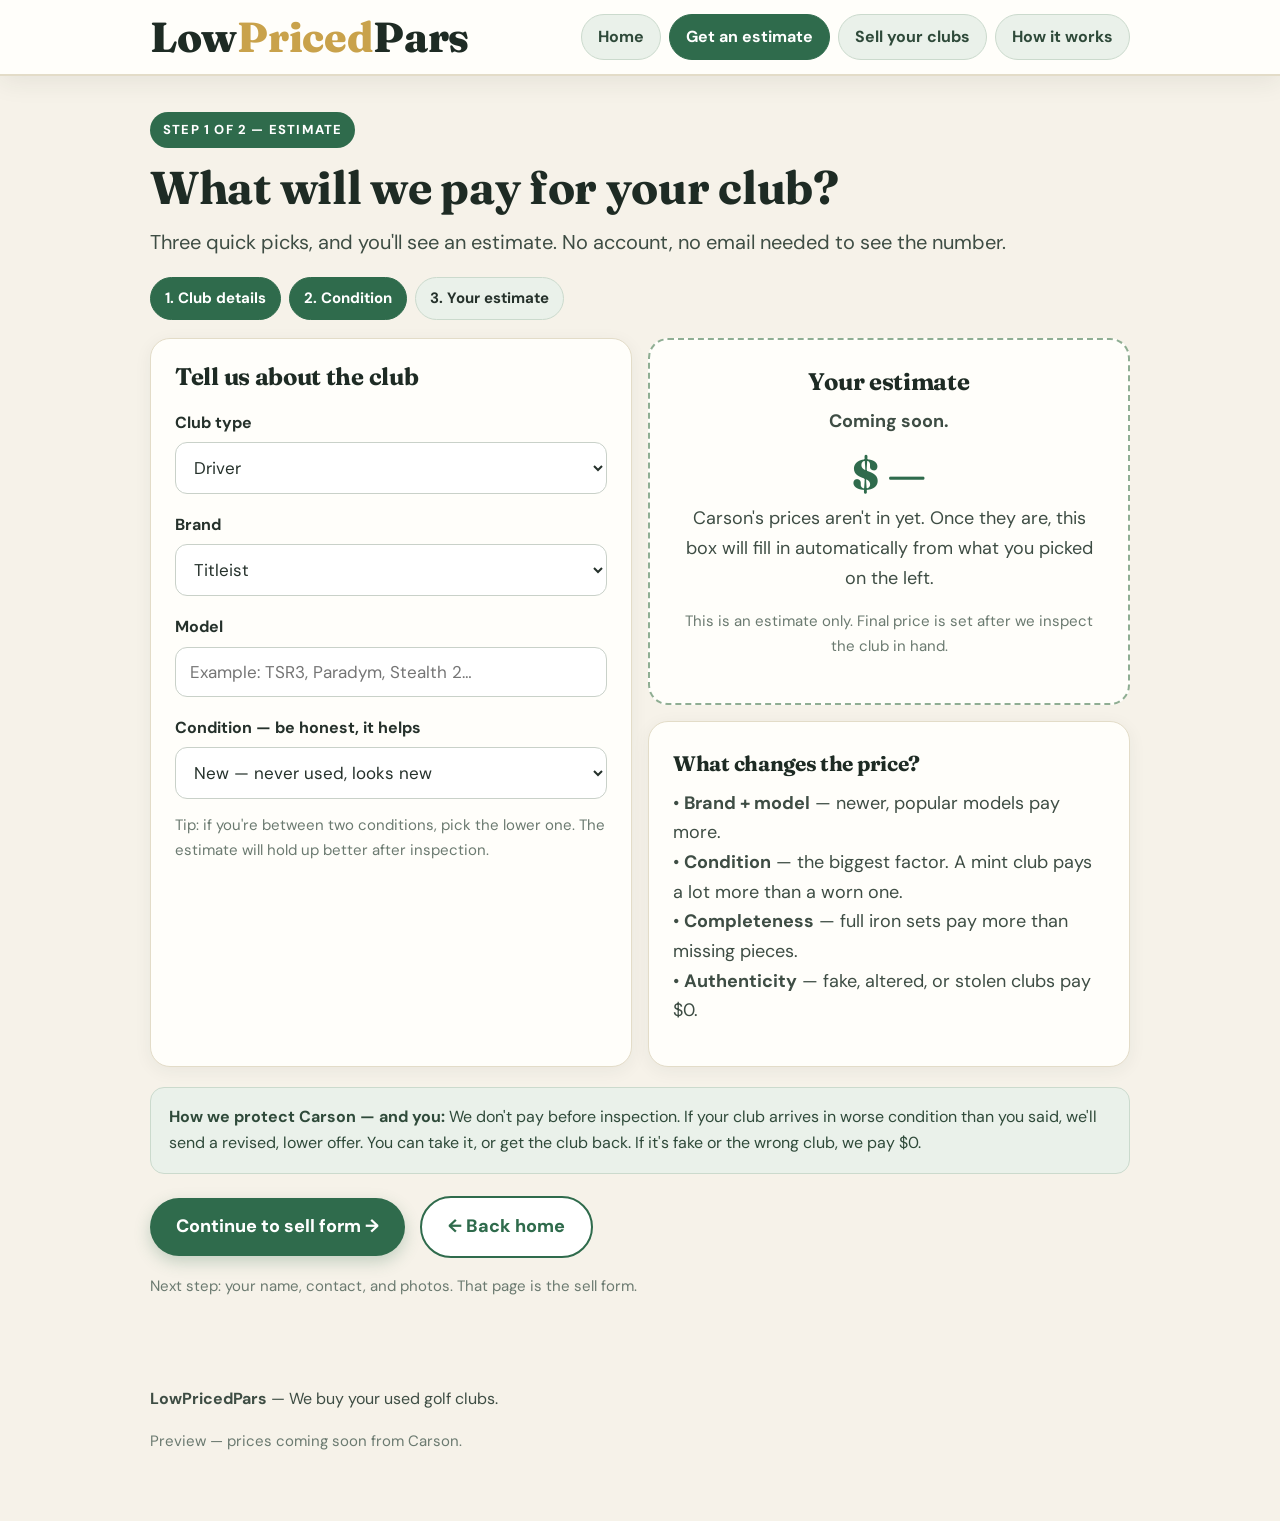
==== estimate.html @ 76089b53 "Add files via upload" ====
<!DOCTYPE html>
<html lang="en">
<head>
<meta charset="UTF-8">
<meta name="viewport" content="width=device-width, initial-scale=1">
<title>Get an estimate — LowPricedPars</title>
<meta name="description" content="Get an estimate for your used golf clubs. Pick club type, brand, model, and condition.">
<link rel="stylesheet" href="styles.css">
</head>
<body>

<header>
  <div class="wrap-wide header-inner">
    <a class="logo" href="index.html">Low<span class="gold">Priced</span>Pars</a>
    <nav>
      <a href="index.html">Home</a>
      <a href="estimate.html" class="active">Get an estimate</a>
      <a href="sell.html">Sell your clubs</a>
      <a href="index.html#how">How it works</a>
    </nav>
  </div>
</header>

<main>
  <div class="wrap-wide">
    <section>
      <span class="eyebrow">STEP 1 OF 2 — ESTIMATE</span>
      <h1>What will we pay for your club?</h1>
      <p class="lead">Three quick picks, and you'll see an estimate. No account, no email needed to see the number.</p>

      <div class="progress">
        <span class="on">1. Club details</span>
        <span class="on">2. Condition</span>
        <span>3. Your estimate</span>
      </div>

      <div class="grid">
        <div class="card">
          <h2 style="font-size:24px;">Tell us about the club</h2>

          <label for="type">Club type</label>
          <select id="type">
            <option>Driver</option>
            <option>Iron set</option>
            <option>Hybrid</option>
            <option>Fairway wood</option>
            <option>Wedge</option>
            <option>Putter</option>
            <option>Full set</option>
          </select>

          <label for="brand">Brand</label>
          <select id="brand">
            <option>Titleist</option>
            <option>Callaway</option>
            <option>TaylorMade</option>
            <option>Ping</option>
            <option>Cobra</option>
            <option>Mizuno</option>
            <option>Other</option>
          </select>

          <label for="model">Model</label>
          <input id="model" type="text" placeholder="Example: TSR3, Paradym, Stealth 2…">

          <label for="condition">Condition — be honest, it helps</label>
          <select id="condition">
            <option>New — never used, looks new</option>
            <option>Like new — light use, very few marks</option>
            <option>Average — normal use, some scuffs</option>
            <option>Poor — heavy wear or damage</option>
          </select>

          <p class="small" style="margin-top:14px;">Tip: if you're between two conditions, pick the lower one. The estimate will hold up better after inspection.</p>
        </div>

        <div>
          <div class="calc-box">
            <h2 style="font-size:24px;">Your estimate</h2>
            <p><strong>Coming soon.</strong></p>
            <div class="price-big" style="color:#2F6B4C;">$ —</div>
            <p>Carson's prices aren't in yet. Once they are, this box will fill in automatically from what you picked on the left.</p>
            <p class="small">This is an estimate only. Final price is set after we inspect the club in hand.</p>
          </div>

          <div class="card" style="margin-top:16px;">
            <h3>What changes the price?</h3>
            <p>• <strong>Brand + model</strong> — newer, popular models pay more.<br>
            • <strong>Condition</strong> — the biggest factor. A mint club pays a lot more than a worn one.<br>
            • <strong>Completeness</strong> — full iron sets pay more than missing pieces.<br>
            • <strong>Authenticity</strong> — fake, altered, or stolen clubs pay $0.</p>
          </div>
        </div>
      </div>

      <div class="note note-green" style="margin-top:20px;">
        <strong>How we protect Carson — and you:</strong> We don't pay before inspection. If your club arrives in worse condition than you said, we'll send a revised, lower offer. You can take it, or get the club back. If it's fake or the wrong club, we pay $0.
      </div>

      <p style="margin-top:22px;">
        <a class="btn" href="sell.html">Continue to sell form →</a>
        <a class="btn btn-ghost" href="index.html">← Back home</a>
      </p>
      <p class="small">Next step: your name, contact, and photos. That page is the sell form.</p>
    </section>
  </div>
</main>

<footer>
  <div class="wrap-wide">
    <p><strong>LowPricedPars</strong> — We buy your used golf clubs.</p>
    <p class="small">Preview — prices coming soon from Carson.</p>
  </div>
</footer>

</body>
</html>
---- styles.css ----
@import url('https://fonts.googleapis.com/css2?family=Fraunces:opsz,wght@9..144,600;9..144,700;9..144,800&family=DM+Sans:opsz,wght@9..40,400;9..40,500;9..40,700;9..40,800&display=swap');

* { box-sizing: border-box; }
body {
  margin: 0;
  background: #F6F2E9;
  color: #25312B;
  font-family: "DM Sans", -apple-system, BlinkMacSystemFont, "Segoe UI", Roboto, sans-serif;
  font-size: 18px;
  line-height: 1.65;
}
h1, h2, h3, .logo {
  font-family: "Fraunces", Georgia, serif;
  font-weight: 700;
  letter-spacing: -0.3px;
  color: #1E2B24;
}
a { color: #2F6B4C; }
.wrap { max-width: 920px; margin: 0 auto; padding: 0 20px; }
.wrap-wide { max-width: 1020px; margin: 0 auto; padding: 0 20px; }

/* Header — tabs that pop */
header {
  background: #FFFEFA;
  border-bottom: 2px solid #E3DCC8;
  padding: 14px 0;
  position: sticky; top: 0; z-index: 10;
  box-shadow: 0 6px 24px rgba(37,49,43,0.08);
}
.header-inner { display: flex; justify-content: space-between; align-items: center; flex-wrap: wrap; gap: 12px; }
.logo { font-size: 42px; font-weight: 800; color: #1E2B24; text-decoration: none; line-height: 1; }
.logo span { color: #1E2B24; }
.logo .gold { color: #C9A24B; }
.logo-dot { color: #C9A24B; }
nav { display: flex; gap: 8px; flex-wrap: wrap; align-items: center; }
nav a {
  text-decoration: none;
  color: #2F4A3A;
  font-weight: 700; font-size: 16px;
  background: #EAF1EA;
  border: 1.5px solid #CBDACD;
  padding: 9px 16px;
  border-radius: 999px;
}
nav a:hover { background: #DDEADF; transform: translateY(-1px); }
nav a.active { background: #2F6B4C; color: #fff; border-color: #2F6B4C; }
nav a.cta {
  background: #C9A24B; color: #1E2B24; border-color: #C9A24B;
}
nav a.cta:hover { background: #B8943F; color: #fff; }

.hero { padding: 52px 0 28px; }
.hero-grid { display: grid; grid-template-columns: 1.15fr 0.85fr; gap: 32px; align-items: center; }
@media (max-width: 720px) { .hero-grid { grid-template-columns: 1fr; } }
.eyebrow {
  display: inline-block;
  background: #2F6B4C; color: #fff;
  font-size: 13px; font-weight: 800; letter-spacing: 1.2px;
  padding: 7px 13px; border-radius: 999px; margin-bottom: 16px;
}
h1 { font-size: 46px; line-height: 1.05; margin: 0 0 14px; }
h2 { font-size: 30px; line-height: 1.2; margin: 0 0 10px; }
h3 { font-size: 21px; margin: 0 0 8px; }
p { margin: 0 0 16px; color: #3E4D44; }
.lead { font-size: 20px; }
.btn {
  display: inline-block;
  background: #2F6B4C; color: #fff;
  text-decoration: none; font-weight: 800; font-size: 18px;
  padding: 14px 26px; border-radius: 999px; border: 0; cursor: pointer;
  box-shadow: 0 6px 16px rgba(47,107,76,0.25);
}
.btn:hover { background: #265A42; }
.btn-gold { background: #C9A24B; color: #1E2B24; box-shadow: 0 6px 16px rgba(201,162,75,0.3); }
.btn-big { font-size: 22px; padding: 19px 38px; }
.btn-gold:hover { background: #B8943F; color: #fff; }
.btn-ghost { background: #fff; color: #2F6B4C; border: 2px solid #2F6B4C; box-shadow: none; margin-left: 10px; }
.btn-ghost:hover { background: #EAF1EA; }
@media (max-width: 520px) { .btn-ghost { margin-left: 0; margin-top: 10px; } h1 { font-size: 36px; } }

section { padding: 36px 0; }
.soft { background: #E9EFE7; border-top: 1px solid #D8DECE; border-bottom: 1px solid #D8DECE; }
.cream { background: #FFFEFA; border-top: 1px solid #E3DCC8; border-bottom: 1px solid #E3DCC8; }
.card {
  background: #FFFEFA;
  border: 1px solid #E3DCC8;
  border-radius: 20px;
  padding: 24px;
  box-shadow: 0 4px 18px rgba(37,49,43,0.06);
}
.grid { display: grid; grid-template-columns: 1fr 1fr; gap: 16px; }
.grid3 { display: grid; grid-template-columns: 1fr 1fr 1fr; gap: 16px; }
@media (max-width: 680px) { .grid, .grid3 { grid-template-columns: 1fr; } }
.step-num {
  display: inline-flex; width: 38px; height: 38px; align-items: center; justify-content: center;
  border-radius: 50%; background: #2F6B4C; color: #fff; font-weight: 800; margin-bottom: 10px;
  font-family: "Fraunces", serif; font-size: 19px;
}
.tag {
  display: inline-block; background: #FFF3D6; color: #6B5E2A;
  font-size: 15px; font-weight: 700; padding: 7px 13px; border-radius: 999px; margin: 0 6px 8px 0;
  border: 1px solid #E8D9A8;
}
.mock-card {
  background: #1E2B24; color: #F6F2E9;
  border-radius: 22px; padding: 26px;
  transform: rotate(1.2deg);
  box-shadow: 0 16px 32px rgba(30,43,36,0.22);
}
.mock-card h3 { color: #fff; font-size: 22px; }
.mock-card p { color: #D8E2D5; }
.mock-line { display: flex; justify-content: space-between; border-bottom: 1px dashed #4A5A50; padding: 10px 0; }
.mock-line strong { color: #fff; }
.price-big { font-family: "Fraunces", serif; font-size: 44px; font-weight: 800; color: #FFD97A; line-height: 1; margin: 8px 0; }
.calc-box {
  background: #FFFEFA; border: 2px dashed #8FAE93;
  border-radius: 20px; padding: 28px; text-align: center;
}
label { display: block; font-weight: 700; margin: 18px 0 6px; font-size: 16px; }
input, select, textarea {
  width: 100%; padding: 13px 14px; font-size: 17px; font-family: inherit;
  border: 1.5px solid #C9D1C9; border-radius: 12px; background: #fff; color: #25312B;
}
input:focus, select:focus, textarea:focus { outline: 3px solid #BFD8C6; border-color: #2F6B4C; }
.note {
  background: #FFF8E6; border: 1px solid #E8D9A8;
  border-radius: 14px; padding: 16px 18px; font-size: 16px; color: #5A4E2A;
}
.note-green { background: #EAF1EA; border-color: #CBDACD; color: #2F4A3A; }
.check { font-weight: 400; font-size: 16px; }
details { background: #FFFEFA; border: 1px solid #E3DCC8; border-radius: 14px; padding: 16px 18px; margin-bottom: 12px; }
summary { font-weight: 700; cursor: pointer; font-size: 18px; font-family: "Fraunces", serif; }
footer { padding: 36px 0 52px; color: #6B7A70; font-size: 16px; }
.small { font-size: 15px; color: #6B7A70; }
.progress { display: flex; gap: 8px; margin: 18px 0; flex-wrap: wrap; }
.progress span { padding: 8px 14px; border-radius: 999px; font-weight: 700; font-size: 15px; background: #EAF1EA; border: 1.5px solid #CBDACD; }
.progress span.on { background: #2F6B4C; color: #fff; border-color: #2F6B4C; }
.field-row { display: grid; grid-template-columns: 1fr 1fr; gap: 14px; }
@media (max-width: 620px) { .field-row { grid-template-columns: 1fr; } }
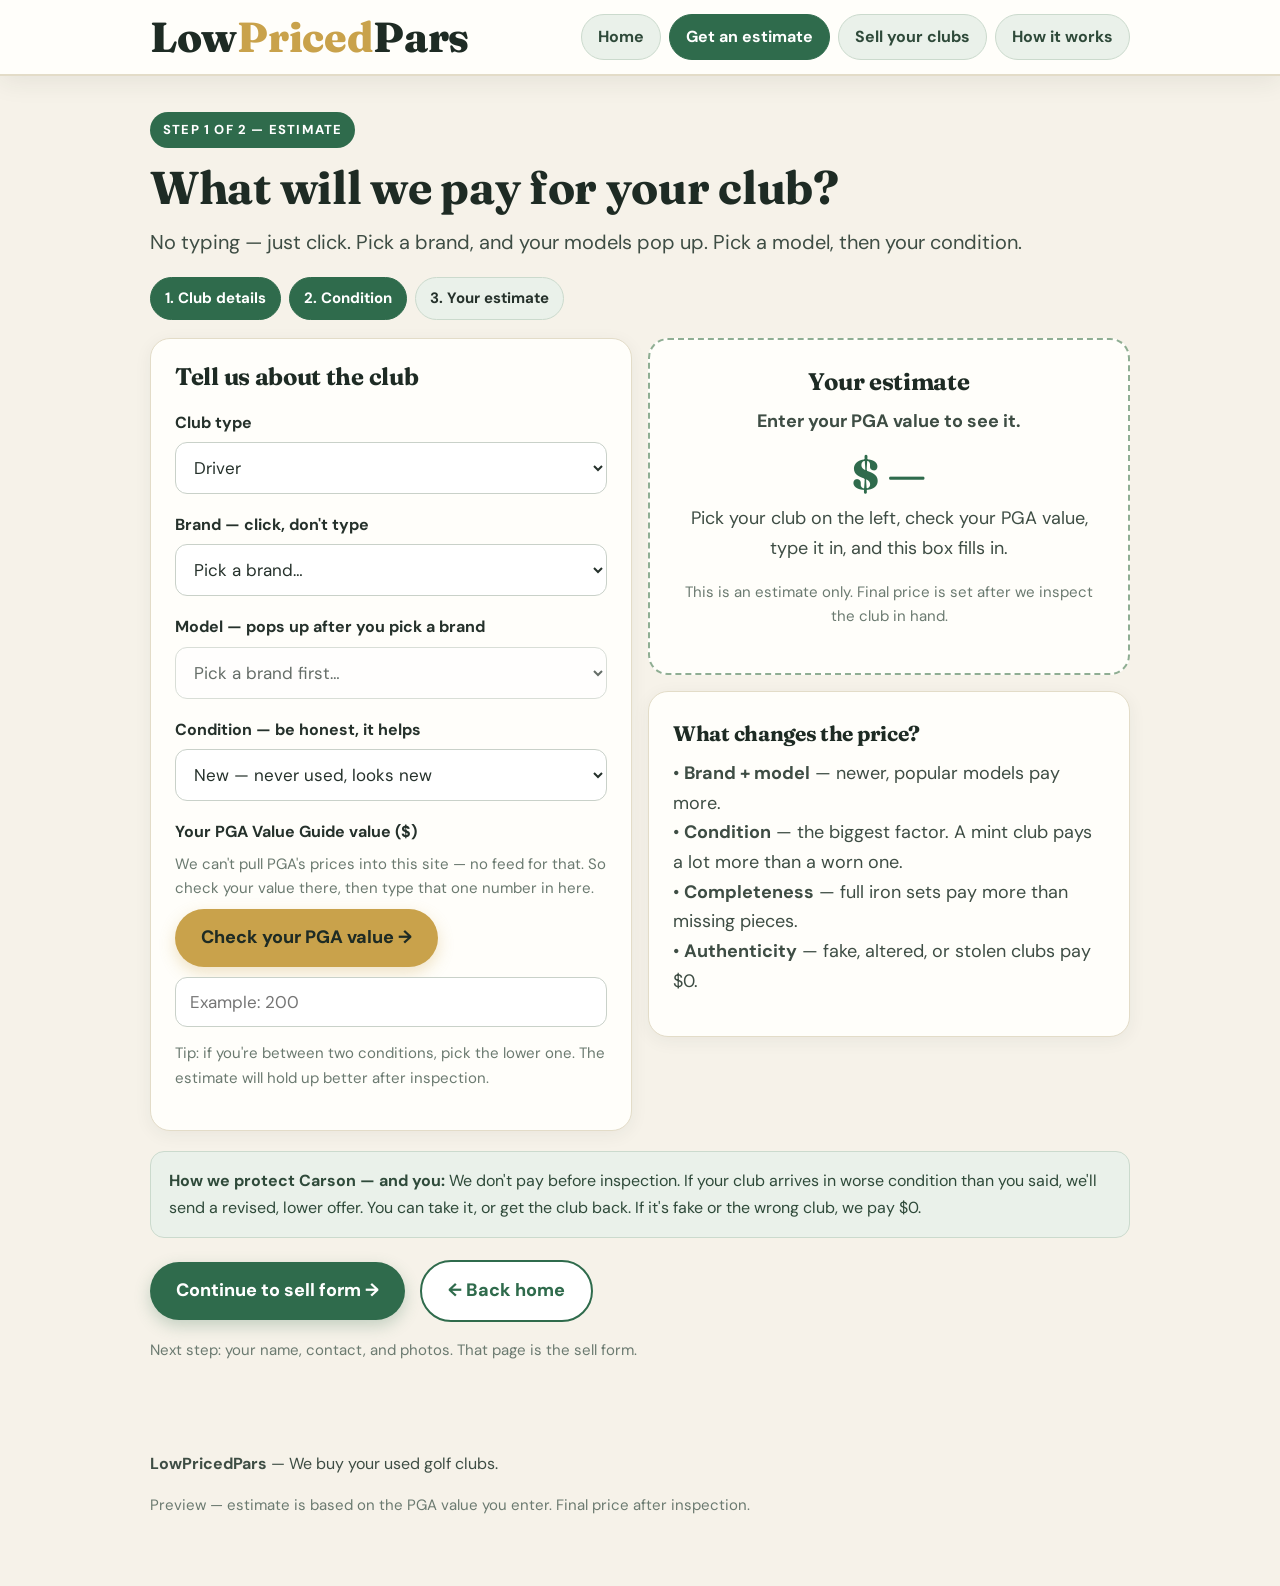
==== commit aa99521e: "Add files via upload" ====
--- a/estimate.html
+++ b/estimate.html
@@ -26,7 +26,7 @@
     <section>
       <span class="eyebrow">STEP 1 OF 2 — ESTIMATE</span>
       <h1>What will we pay for your club?</h1>
-      <p class="lead">Three quick picks, and you'll see an estimate. No account, no email needed to see the number.</p>
+      <p class="lead">No typing — just click. Pick a brand, and your models pop up. Pick a model, then your condition.</p>
 
       <div class="progress">
         <span class="on">1. Club details</span>
@@ -49,8 +49,9 @@
             <option>Full set</option>
           </select>
 
-          <label for="brand">Brand</label>
+          <label for="brand">Brand — click, don't type</label>
           <select id="brand">
+            <option value="">Pick a brand…</option>
             <option>Titleist</option>
             <option>Callaway</option>
             <option>TaylorMade</option>
@@ -60,8 +61,10 @@
             <option>Other</option>
           </select>
 
-          <label for="model">Model</label>
-          <input id="model" type="text" placeholder="Example: TSR3, Paradym, Stealth 2…">
+          <label for="model">Model — pops up after you pick a brand</label>
+          <select id="model" disabled>
+            <option value="">Pick a brand first…</option>
+          </select>
 
           <label for="condition">Condition — be honest, it helps</label>
           <select id="condition">
@@ -71,15 +74,20 @@
             <option>Poor — heavy wear or damage</option>
           </select>
 
+          <label for="pgaValue" style="margin-top:18px;">Your PGA Value Guide value ($)</label>
+          <p class="small" style="margin:4px 0 8px;">We can't pull PGA's prices into this site — no feed for that. So check your value there, then type that one number in here.</p>
+          <p style="margin:0 0 10px;"><a class="btn btn-gold" href="https://valueguide.pga.com" target="_blank" rel="noopener">Check your PGA value →</a></p>
+          <input id="pgaValue" type="number" min="0" placeholder="Example: 200" inputmode="numeric">
+
           <p class="small" style="margin-top:14px;">Tip: if you're between two conditions, pick the lower one. The estimate will hold up better after inspection.</p>
         </div>
 
         <div>
           <div class="calc-box">
             <h2 style="font-size:24px;">Your estimate</h2>
-            <p><strong>Coming soon.</strong></p>
-            <div class="price-big" style="color:#2F6B4C;">$ —</div>
-            <p>Carson's prices aren't in yet. Once they are, this box will fill in automatically from what you picked on the left.</p>
+            <p><strong id="estimateLabel">Enter your PGA value to see it.</strong></p>
+            <div class="price-big" id="estimatePrice" style="color:#2F6B4C;">$ —</div>
+            <p id="estimateDetail">Pick your club on the left, check your PGA value, type it in, and this box fills in.</p>
             <p class="small">This is an estimate only. Final price is set after we inspect the club in hand.</p>
           </div>
 
@@ -109,9 +117,70 @@
 <footer>
   <div class="wrap-wide">
     <p><strong>LowPricedPars</strong> — We buy your used golf clubs.</p>
-    <p class="small">Preview — prices coming soon from Carson.</p>
+    <p class="small">Preview — estimate is based on the PGA value you enter. Final price after inspection.</p>
   </div>
 </footer>
 
+<script>
+// Change this one number if Carson pays less than the full PGA value.
+// 100 = pays full PGA value. 70 = pays 70% of PGA value.
+var CARSON_PAYS_PERCENT = 100;
+
+var MODELS = {
+  "Titleist": ["TSR2 Driver", "TSR3 Driver", "TSR4 Driver", "TSi2 Driver", "TSi3 Driver", "GT2 Driver", "GT3 Driver", "GT4 Driver", "AP2 Irons", "T100 Irons", "T150 Irons", "T200 Irons", "Vokey SM9 Wedge", "Vokey SM10 Wedge", "Scotty Cameron Putter", "Other Titleist model"],
+  "Callaway": ["Paradym Driver", "Paradym Ai Smoke Driver", "Rogue ST Max Driver", "Epic Speed Driver", "Mavrik Driver", "Apex Irons", "Apex Pro Irons", "Jaws Raw Wedge", "Odyssey Putter", "Other Callaway model"],
+  "TaylorMade": ["Stealth 2 Driver", "Stealth Driver", "Qi10 Driver", "Qi35 Driver", "SIM2 Driver", "P790 Irons", "P770 Irons", "MG4 Wedge", "Spider Putter", "Other TaylorMade model"],
+  "Ping": ["G430 Driver", "G425 Driver", "G410 Driver", "i230 Irons", "i525 Irons", "G430 Irons", "Glide Wedge", "Anser Putter", "Other Ping model"],
+  "Cobra": ["Aerojet Driver", "LTDx Driver", "King Radspeed Driver", "King Forged Irons", "King Snakebite Wedge", "Other Cobra model"],
+  "Mizuno": ["ST-Z 230 Driver", "ST-X 230 Driver", "JPX 923 Irons", "JPX 925 Irons", "T24 Wedge", "M Craft Putter", "Other Mizuno model"],
+  "Other": ["Other model — tell us in the sell form"]
+};
+
+var brandEl = document.getElementById("brand");
+var modelEl = document.getElementById("model");
+var pgaEl = document.getElementById("pgaValue");
+var priceEl = document.getElementById("estimatePrice");
+var labelEl = document.getElementById("estimateLabel");
+var detailEl = document.getElementById("estimateDetail");
+
+brandEl.addEventListener("change", function () {
+  var list = MODELS[brandEl.value] || [];
+  modelEl.innerHTML = "";
+  if (!list.length) {
+    modelEl.disabled = true;
+    var opt = document.createElement("option");
+    opt.textContent = "Pick a brand first…";
+    modelEl.appendChild(opt);
+    return;
+  }
+  modelEl.disabled = false;
+  var first = document.createElement("option");
+  first.value = "";
+  first.textContent = "Pick a model…";
+  modelEl.appendChild(first);
+  list.forEach(function (m) {
+    var o = document.createElement("option");
+    o.value = m;
+    o.textContent = m;
+    modelEl.appendChild(o);
+  });
+});
+
+function updateEstimate() {
+  var v = parseFloat(pgaEl.value);
+  if (!v || v <= 0) {
+    priceEl.textContent = "$ —";
+    labelEl.textContent = "Enter your PGA value to see it.";
+    detailEl.textContent = "Pick your club on the left, check your PGA value, type it in, and this box fills in.";
+    return;
+  }
+  var est = Math.round(v * CARSON_PAYS_PERCENT / 100);
+  priceEl.textContent = "$" + est;
+  labelEl.textContent = "Your estimate from LowPricedPars";
+  detailEl.textContent = "Based on the PGA value you entered ($" + v + "). Final price after Carson inspects the club.";
+}
+pgaEl.addEventListener("input", updateEstimate);
+</script>
+
 </body>
 </html>
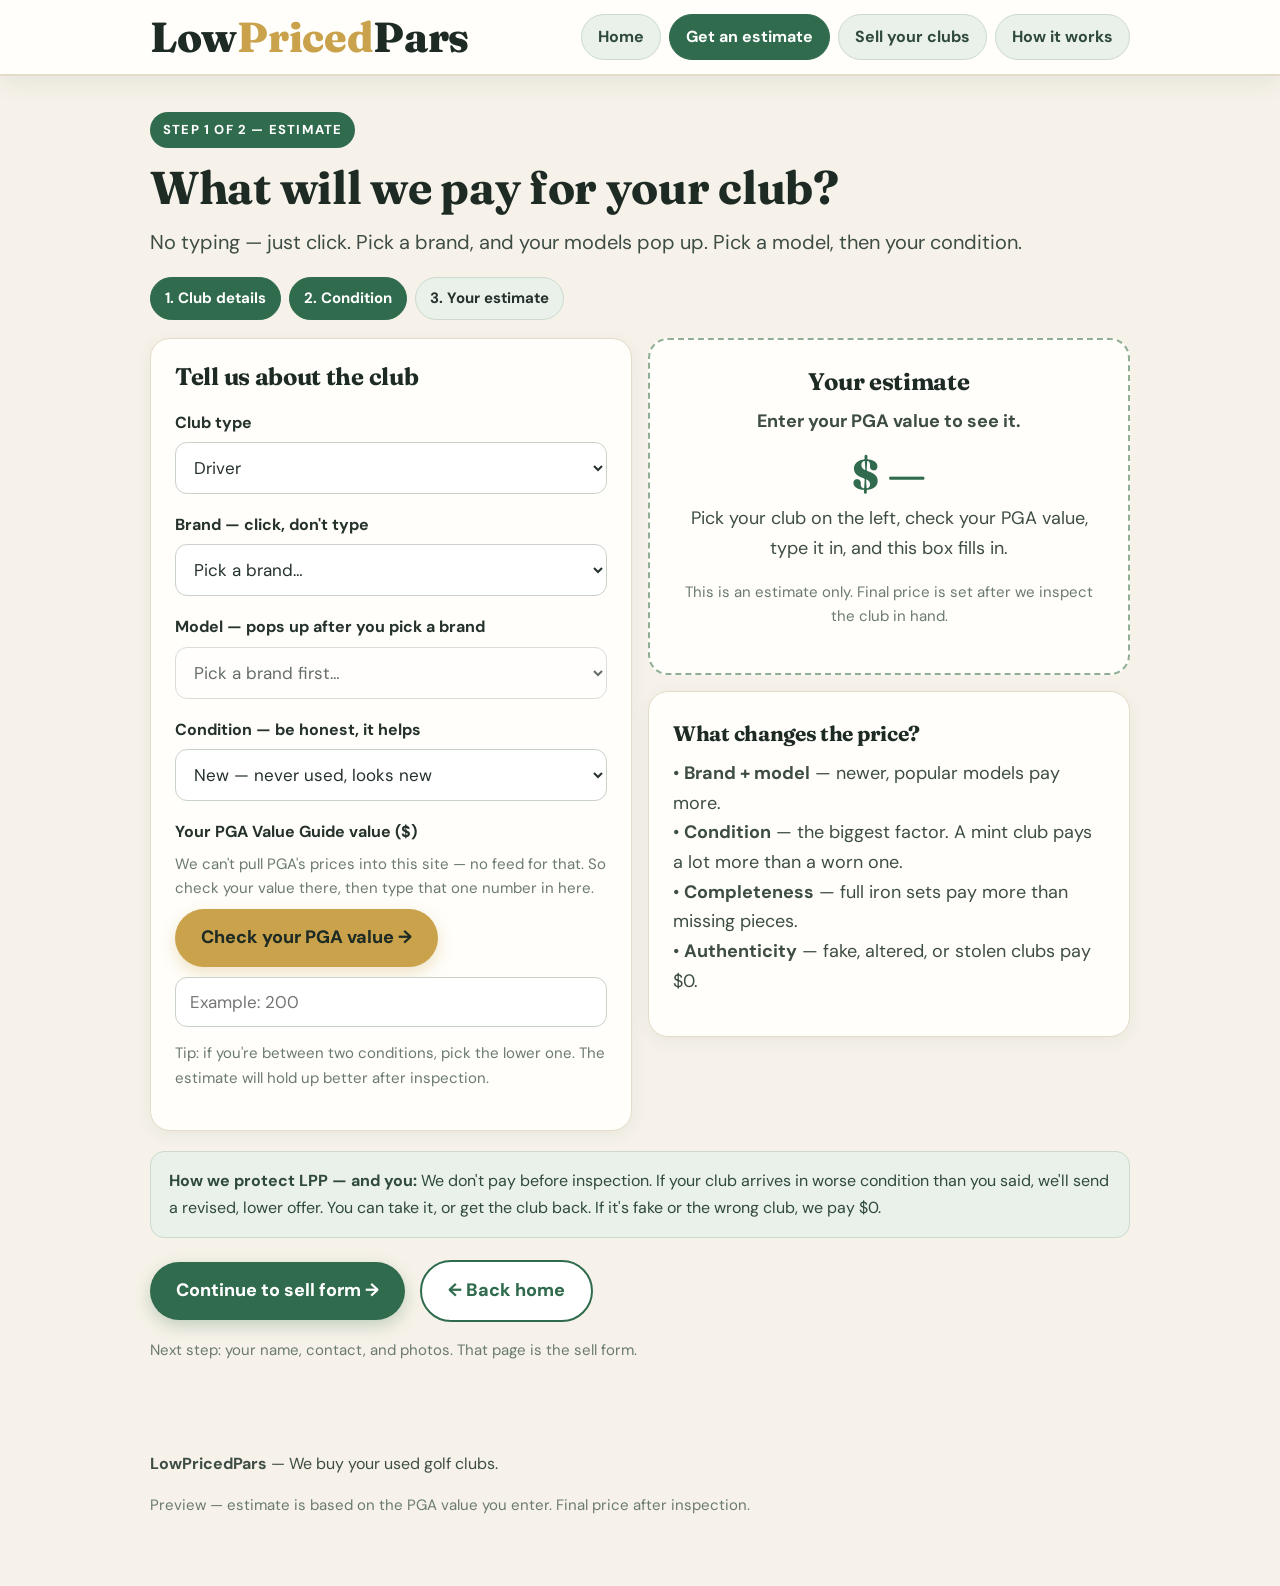
==== commit 13ef81e2: "Add files via upload" ====
--- a/estimate.html
+++ b/estimate.html
@@ -102,7 +102,7 @@
       </div>
 
       <div class="note note-green" style="margin-top:20px;">
-        <strong>How we protect Carson — and you:</strong> We don't pay before inspection. If your club arrives in worse condition than you said, we'll send a revised, lower offer. You can take it, or get the club back. If it's fake or the wrong club, we pay $0.
+        <strong>How we protect LPP — and you:</strong> We don't pay before inspection. If your club arrives in worse condition than you said, we'll send a revised, lower offer. You can take it, or get the club back. If it's fake or the wrong club, we pay $0.
       </div>
 
       <p style="margin-top:22px;">
@@ -122,9 +122,9 @@
 </footer>
 
 <script>
-// Change this one number if Carson pays less than the full PGA value.
+// Change this one number if LPP pays less than the full PGA value.
 // 100 = pays full PGA value. 70 = pays 70% of PGA value.
-var CARSON_PAYS_PERCENT = 100;
+var LPP_PAYS_PERCENT = 100;
 
 var MODELS = {
   "Titleist": ["TSR2 Driver", "TSR3 Driver", "TSR4 Driver", "TSi2 Driver", "TSi3 Driver", "GT2 Driver", "GT3 Driver", "GT4 Driver", "AP2 Irons", "T100 Irons", "T150 Irons", "T200 Irons", "Vokey SM9 Wedge", "Vokey SM10 Wedge", "Scotty Cameron Putter", "Other Titleist model"],
@@ -174,10 +174,10 @@
     detailEl.textContent = "Pick your club on the left, check your PGA value, type it in, and this box fills in.";
     return;
   }
-  var est = Math.round(v * CARSON_PAYS_PERCENT / 100);
+  var est = Math.round(v * LPP_PAYS_PERCENT / 100);
   priceEl.textContent = "$" + est;
   labelEl.textContent = "Your estimate from LowPricedPars";
-  detailEl.textContent = "Based on the PGA value you entered ($" + v + "). Final price after Carson inspects the club.";
+  detailEl.textContent = "Based on the PGA value you entered ($" + v + "). Final price after LPP inspects the club.";
 }
 pgaEl.addEventListener("input", updateEstimate);
 </script>
--- a/styles.css
+++ b/styles.css
@@ -50,8 +50,24 @@
 nav a.cta:hover { background: #B8943F; color: #fff; }
 
 .hero { padding: 52px 0 28px; }
-.hero-grid { display: grid; grid-template-columns: 1.15fr 0.85fr; gap: 32px; align-items: center; }
-@media (max-width: 720px) { .hero-grid { grid-template-columns: 1fr; } }
+.hero-photo {
+  background:
+    linear-gradient(90deg, rgba(10,25,18,0.82) 0%, rgba(10,25,18,0.60) 38%, rgba(10,25,18,0.12) 60%, rgba(10,25,18,0) 85%),
+    url("hero.jpg") 82% 30% / cover no-repeat;
+  border-radius: 26px;
+  padding: 44px 36px;
+  min-height: 460px;
+  display: flex;
+  align-items: center;
+  color: #fff;
+  box-shadow: 0 18px 36px rgba(16,41,30,0.28);
+}
+.hero-photo h1 { color: #fff; text-shadow: 0 2px 18px rgba(0,0,0,0.45); }
+.hero-photo p { color: #F1F5EE; text-shadow: 0 1px 12px rgba(0,0,0,0.4); }
+.hero-photo .small { color: #E2EADF; }
+.hero-photo .eyebrow { background: #C9A24B; color: #1E2B24; text-shadow: none; }
+.hero-grid { display: grid; grid-template-columns: 1fr; gap: 32px; align-items: center; max-width: 560px; }
+@media (max-width: 720px) { .hero-photo { min-height: 520px; background-position: 88% 30%; align-items: flex-start; } }
 .eyebrow {
   display: inline-block;
   background: #2F6B4C; color: #fff;
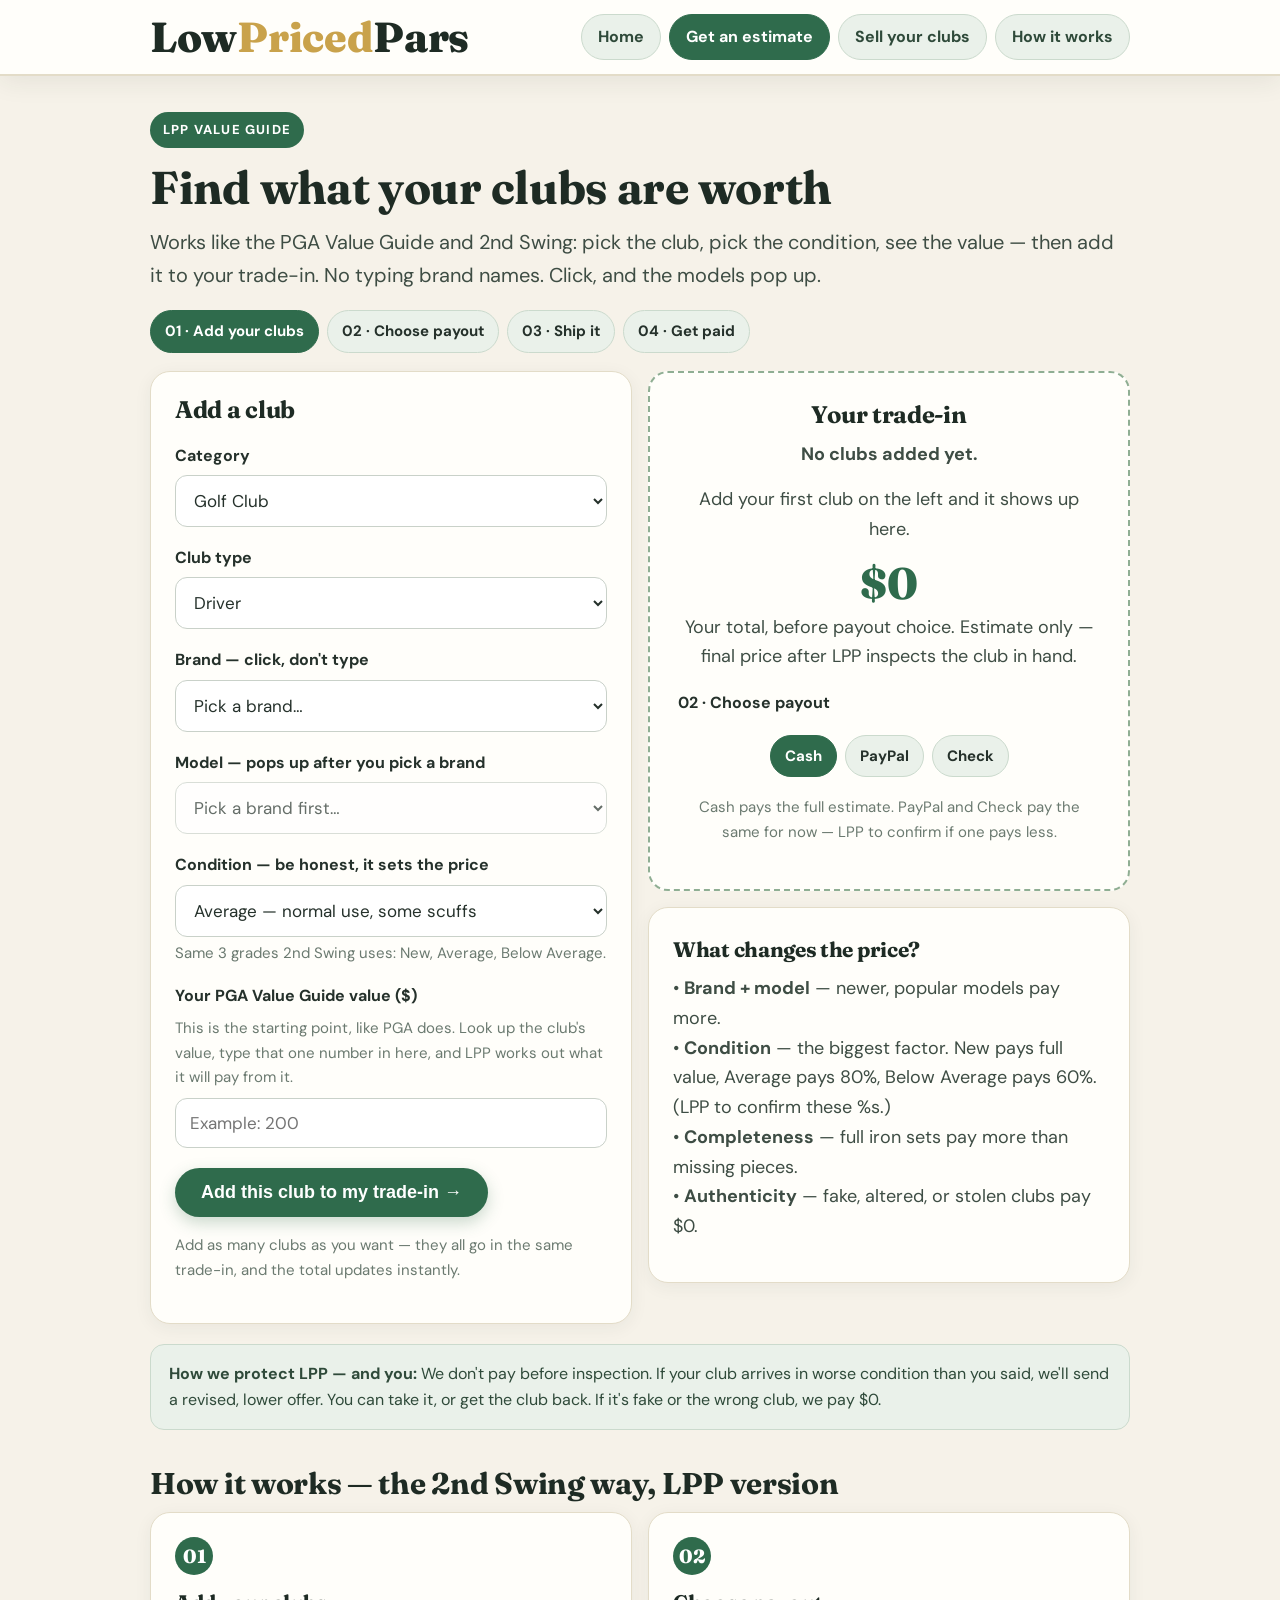
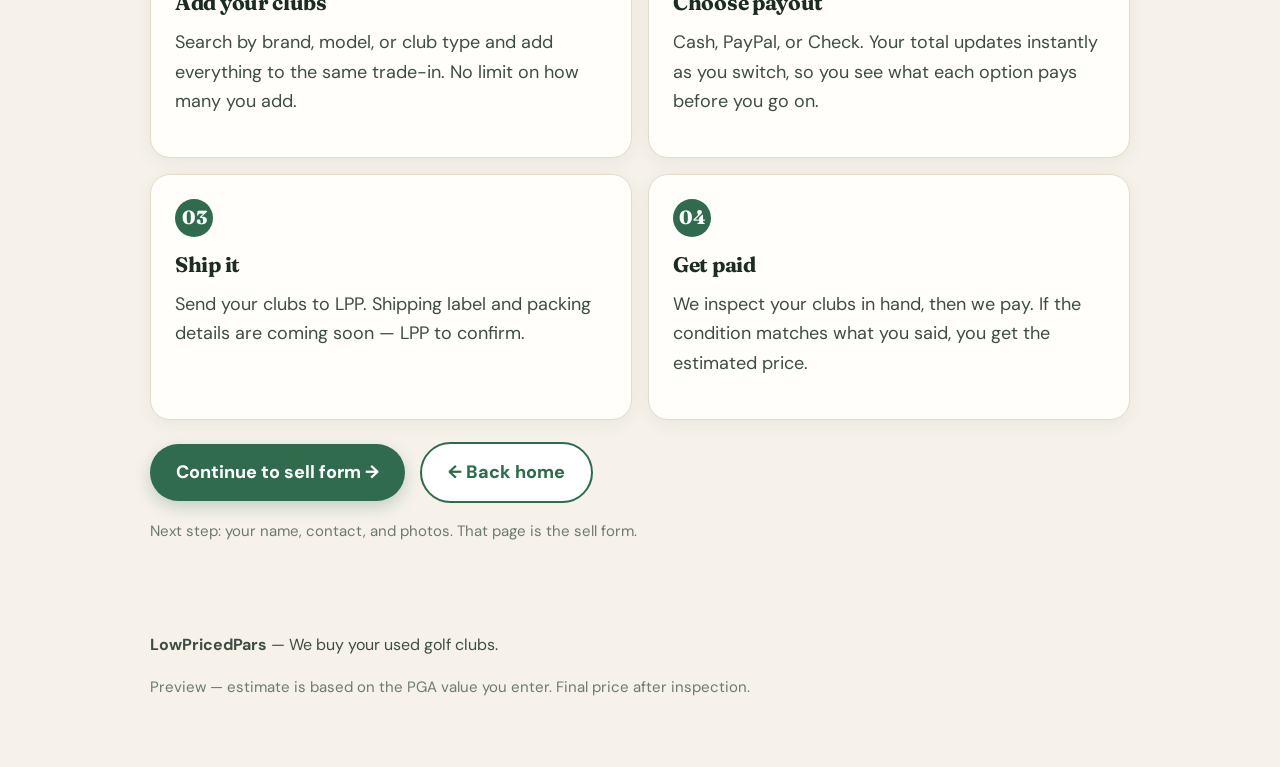
==== commit 583fab8c: "Add files via upload" ====
--- a/estimate.html
+++ b/estimate.html
@@ -4,7 +4,7 @@
 <meta charset="UTF-8">
 <meta name="viewport" content="width=device-width, initial-scale=1">
 <title>Get an estimate — LowPricedPars</title>
-<meta name="description" content="Get an estimate for your used golf clubs. Pick club type, brand, model, and condition.">
+<meta name="description" content="Find what your used golf clubs are worth with LPP. Add clubs, pick condition, see your total instantly.">
 <link rel="stylesheet" href="styles.css">
 </head>
 <body>
@@ -24,26 +24,33 @@
 <main>
   <div class="wrap-wide">
     <section>
-      <span class="eyebrow">STEP 1 OF 2 — ESTIMATE</span>
-      <h1>What will we pay for your club?</h1>
-      <p class="lead">No typing — just click. Pick a brand, and your models pop up. Pick a model, then your condition.</p>
+      <span class="eyebrow">LPP VALUE GUIDE</span>
+      <h1>Find what your clubs are worth</h1>
+      <p class="lead">Works like the PGA Value Guide and 2nd Swing: pick the club, pick the condition, see the value — then add it to your trade-in. No typing brand names. Click, and the models pop up.</p>
 
       <div class="progress">
-        <span class="on">1. Club details</span>
-        <span class="on">2. Condition</span>
-        <span>3. Your estimate</span>
+        <span class="on">01 · Add your clubs</span>
+        <span>02 · Choose payout</span>
+        <span>03 · Ship it</span>
+        <span>04 · Get paid</span>
       </div>
 
       <div class="grid">
         <div class="card">
-          <h2 style="font-size:24px;">Tell us about the club</h2>
+          <h2 style="font-size:24px;">Add a club</h2>
+
+          <label for="category">Category</label>
+          <select id="category">
+            <option>Golf Club</option>
+            <option>Accessory — coming soon</option>
+          </select>
 
           <label for="type">Club type</label>
           <select id="type">
             <option>Driver</option>
-            <option>Iron set</option>
+            <option>Fairway wood</option>
             <option>Hybrid</option>
-            <option>Fairway wood</option>
+            <option>Irons</option>
             <option>Wedge</option>
             <option>Putter</option>
             <option>Full set</option>
@@ -66,35 +73,42 @@
             <option value="">Pick a brand first…</option>
           </select>
 
-          <label for="condition">Condition — be honest, it helps</label>
+          <label for="condition">Condition — be honest, it sets the price</label>
           <select id="condition">
-            <option>New — never used, looks new</option>
-            <option>Like new — light use, very few marks</option>
-            <option>Average — normal use, some scuffs</option>
-            <option>Poor — heavy wear or damage</option>
-          </select>
+            <option value="new">New — never used, or looks new</option>
+            <option value="average" selected>Average — normal use, some scuffs</option>
+            <option value="below">Below Average — heavy wear or damage</option>
+          </select>
+          <p class="small" style="margin:4px 0 0;">Same 3 grades 2nd Swing uses: New, Average, Below Average.</p>
 
           <label for="pgaValue" style="margin-top:18px;">Your PGA Value Guide value ($)</label>
-          <p class="small" style="margin:4px 0 8px;">We can't pull PGA's prices into this site — no feed for that. So check your value there, then type that one number in here.</p>
-          <p style="margin:0 0 10px;"><a class="btn btn-gold" href="https://valueguide.pga.com" target="_blank" rel="noopener">Check your PGA value →</a></p>
+          <p class="small" style="margin:4px 0 8px;">This is the starting point, like PGA does. Look up the club's value, type that one number in here, and LPP works out what it will pay from it.</p>
           <input id="pgaValue" type="number" min="0" placeholder="Example: 200" inputmode="numeric">
 
-          <p class="small" style="margin-top:14px;">Tip: if you're between two conditions, pick the lower one. The estimate will hold up better after inspection.</p>
+          <p style="margin-top:20px;"><button class="btn" type="button" onclick="addClub()">Add this club to my trade-in →</button></p>
+          <p class="small">Add as many clubs as you want — they all go in the same trade-in, and the total updates instantly.</p>
         </div>
 
         <div>
           <div class="calc-box">
-            <h2 style="font-size:24px;">Your estimate</h2>
-            <p><strong id="estimateLabel">Enter your PGA value to see it.</strong></p>
-            <div class="price-big" id="estimatePrice" style="color:#2F6B4C;">$ —</div>
-            <p id="estimateDetail">Pick your club on the left, check your PGA value, type it in, and this box fills in.</p>
-            <p class="small">This is an estimate only. Final price is set after we inspect the club in hand.</p>
+            <h2 style="font-size:24px;">Your trade-in</h2>
+            <div id="cartList"><p><strong>No clubs added yet.</strong></p><p>Add your first club on the left and it shows up here.</p></div>
+            <div class="price-big" id="estimatePrice" style="color:#2F6B4C;">$0</div>
+            <p id="estimateDetail">Your total, before payout choice. Estimate only — final price after LPP inspects the club in hand.</p>
+
+            <label style="text-align:left;">02 · Choose payout</label>
+            <div class="progress" id="payoutRow" style="justify-content:center;">
+              <span class="on" data-pay="Cash">Cash</span>
+              <span data-pay="PayPal">PayPal</span>
+              <span data-pay="Check">Check</span>
+            </div>
+            <p class="small" id="payoutNote">Cash pays the full estimate. PayPal and Check pay the same for now — LPP to confirm if one pays less.</p>
           </div>
 
           <div class="card" style="margin-top:16px;">
             <h3>What changes the price?</h3>
             <p>• <strong>Brand + model</strong> — newer, popular models pay more.<br>
-            • <strong>Condition</strong> — the biggest factor. A mint club pays a lot more than a worn one.<br>
+            • <strong>Condition</strong> — the biggest factor. New pays full value, Average pays 80%, Below Average pays 60%. (LPP to confirm these %s.)<br>
             • <strong>Completeness</strong> — full iron sets pay more than missing pieces.<br>
             • <strong>Authenticity</strong> — fake, altered, or stolen clubs pay $0.</p>
           </div>
@@ -103,6 +117,14 @@
 
       <div class="note note-green" style="margin-top:20px;">
         <strong>How we protect LPP — and you:</strong> We don't pay before inspection. If your club arrives in worse condition than you said, we'll send a revised, lower offer. You can take it, or get the club back. If it's fake or the wrong club, we pay $0.
+      </div>
+
+      <h2 style="margin-top:36px;">How it works — the 2nd Swing way, LPP version</h2>
+      <div class="grid">
+        <div class="card"><span class="step-num">01</span><h3>Add your clubs</h3><p>Search by brand, model, or club type and add everything to the same trade-in. No limit on how many you add.</p></div>
+        <div class="card"><span class="step-num">02</span><h3>Choose payout</h3><p>Cash, PayPal, or Check. Your total updates instantly as you switch, so you see what each option pays before you go on.</p></div>
+        <div class="card"><span class="step-num">03</span><h3>Ship it</h3><p>Send your clubs to LPP. Shipping label and packing details are coming soon — LPP to confirm.</p></div>
+        <div class="card"><span class="step-num">04</span><h3>Get paid</h3><p>We inspect your clubs in hand, then we pay. If the condition matches what you said, you get the estimated price.</p></div>
       </div>
 
       <p style="margin-top:22px;">
@@ -122,9 +144,13 @@
 </footer>
 
 <script>
-// Change this one number if LPP pays less than the full PGA value.
-// 100 = pays full PGA value. 70 = pays 70% of PGA value.
+// LPP's own price rules — change these numbers, the site follows.
+// LPP_PAYS_PERCENT: 100 = pays full PGA value. 70 = pays 70% of PGA value.
 var LPP_PAYS_PERCENT = 100;
+// Condition multipliers — PLACEHOLDER, LPP to confirm.
+// New = full value, Average = 80%, Below Average = 60%.
+var CONDITION_PAY = { "new": 1.0, "average": 0.8, "below": 0.6 };
+var CONDITION_LABEL = { "new": "New", "average": "Average", "below": "Below Average" };
 
 var MODELS = {
   "Titleist": ["TSR2 Driver", "TSR3 Driver", "TSR4 Driver", "TSi2 Driver", "TSi3 Driver", "GT2 Driver", "GT3 Driver", "GT4 Driver", "AP2 Irons", "T100 Irons", "T150 Irons", "T200 Irons", "Vokey SM9 Wedge", "Vokey SM10 Wedge", "Scotty Cameron Putter", "Other Titleist model"],
@@ -136,12 +162,12 @@
   "Other": ["Other model — tell us in the sell form"]
 };
 
+var cart = [];
+var payout = "Cash";
+
 var brandEl = document.getElementById("brand");
 var modelEl = document.getElementById("model");
 var pgaEl = document.getElementById("pgaValue");
-var priceEl = document.getElementById("estimatePrice");
-var labelEl = document.getElementById("estimateLabel");
-var detailEl = document.getElementById("estimateDetail");
 
 brandEl.addEventListener("change", function () {
   var list = MODELS[brandEl.value] || [];
@@ -166,20 +192,53 @@
   });
 });
 
-function updateEstimate() {
+document.querySelectorAll("#payoutRow span").forEach(function (el) {
+  el.addEventListener("click", function () {
+    payout = el.getAttribute("data-pay");
+    document.querySelectorAll("#payoutRow span").forEach(function (s) { s.classList.remove("on"); });
+    el.classList.add("on");
+    document.getElementById("payoutNote").textContent = payout + " pays the full estimate for now — LPP to confirm if one method pays less.";
+    renderCart();
+  });
+});
+
+function addClub() {
   var v = parseFloat(pgaEl.value);
-  if (!v || v <= 0) {
-    priceEl.textContent = "$ —";
-    labelEl.textContent = "Enter your PGA value to see it.";
-    detailEl.textContent = "Pick your club on the left, check your PGA value, type it in, and this box fills in.";
+  var brand = brandEl.value;
+  var model = modelEl.value;
+  var cond = document.getElementById("condition").value;
+  var type = document.getElementById("type").value;
+  if (!brand) { alert("Pick a brand first."); return; }
+  if (!model) { alert("Pick a model."); return; }
+  if (!v || v <= 0) { alert("Type in the PGA value first."); return; }
+  var value = Math.round(v * LPP_PAYS_PERCENT / 100 * CONDITION_PAY[cond]);
+  cart.push({ name: brand + " " + model, type: type, cond: CONDITION_LABEL[cond], value: value });
+  pgaEl.value = "";
+  renderCart();
+}
+
+function renderCart() {
+  var listEl = document.getElementById("cartList");
+  var priceEl = document.getElementById("estimatePrice");
+  var detailEl = document.getElementById("estimateDetail");
+  if (!cart.length) {
+    listEl.innerHTML = "<p><strong>No clubs added yet.</strong></p><p>Add your first club on the left and it shows up here.</p>";
+    priceEl.textContent = "$0";
+    detailEl.textContent = "Your total, before payout choice. Estimate only — final price after LPP inspects the club in hand.";
     return;
   }
-  var est = Math.round(v * LPP_PAYS_PERCENT / 100);
-  priceEl.textContent = "$" + est;
-  labelEl.textContent = "Your estimate from LowPricedPars";
-  detailEl.textContent = "Based on the PGA value you entered ($" + v + "). Final price after LPP inspects the club.";
+  var total = 0;
+  var html = "";
+  cart.forEach(function (c, i) {
+    total += c.value;
+    html += "<div class=\"mock-line\" style=\"text-align:left;\"><span>" + c.name + " · " + c.cond + "</span><strong>$" + c.value + " <a href=\"#\" onclick=\"removeClub(" + i + ");return false;\" style=\"color:#C9A24B;\">✕</a></strong></div>";
+  });
+  listEl.innerHTML = html;
+  priceEl.textContent = "$" + total;
+  detailEl.textContent = cart.length + (cart.length === 1 ? " club" : " clubs") + " in your trade-in · " + payout + " · Estimate only — final price after LPP inspects in hand.";
 }
-pgaEl.addEventListener("input", updateEstimate);
+
+function removeClub(i) { cart.splice(i, 1); renderCart(); }
 </script>
 
 </body>
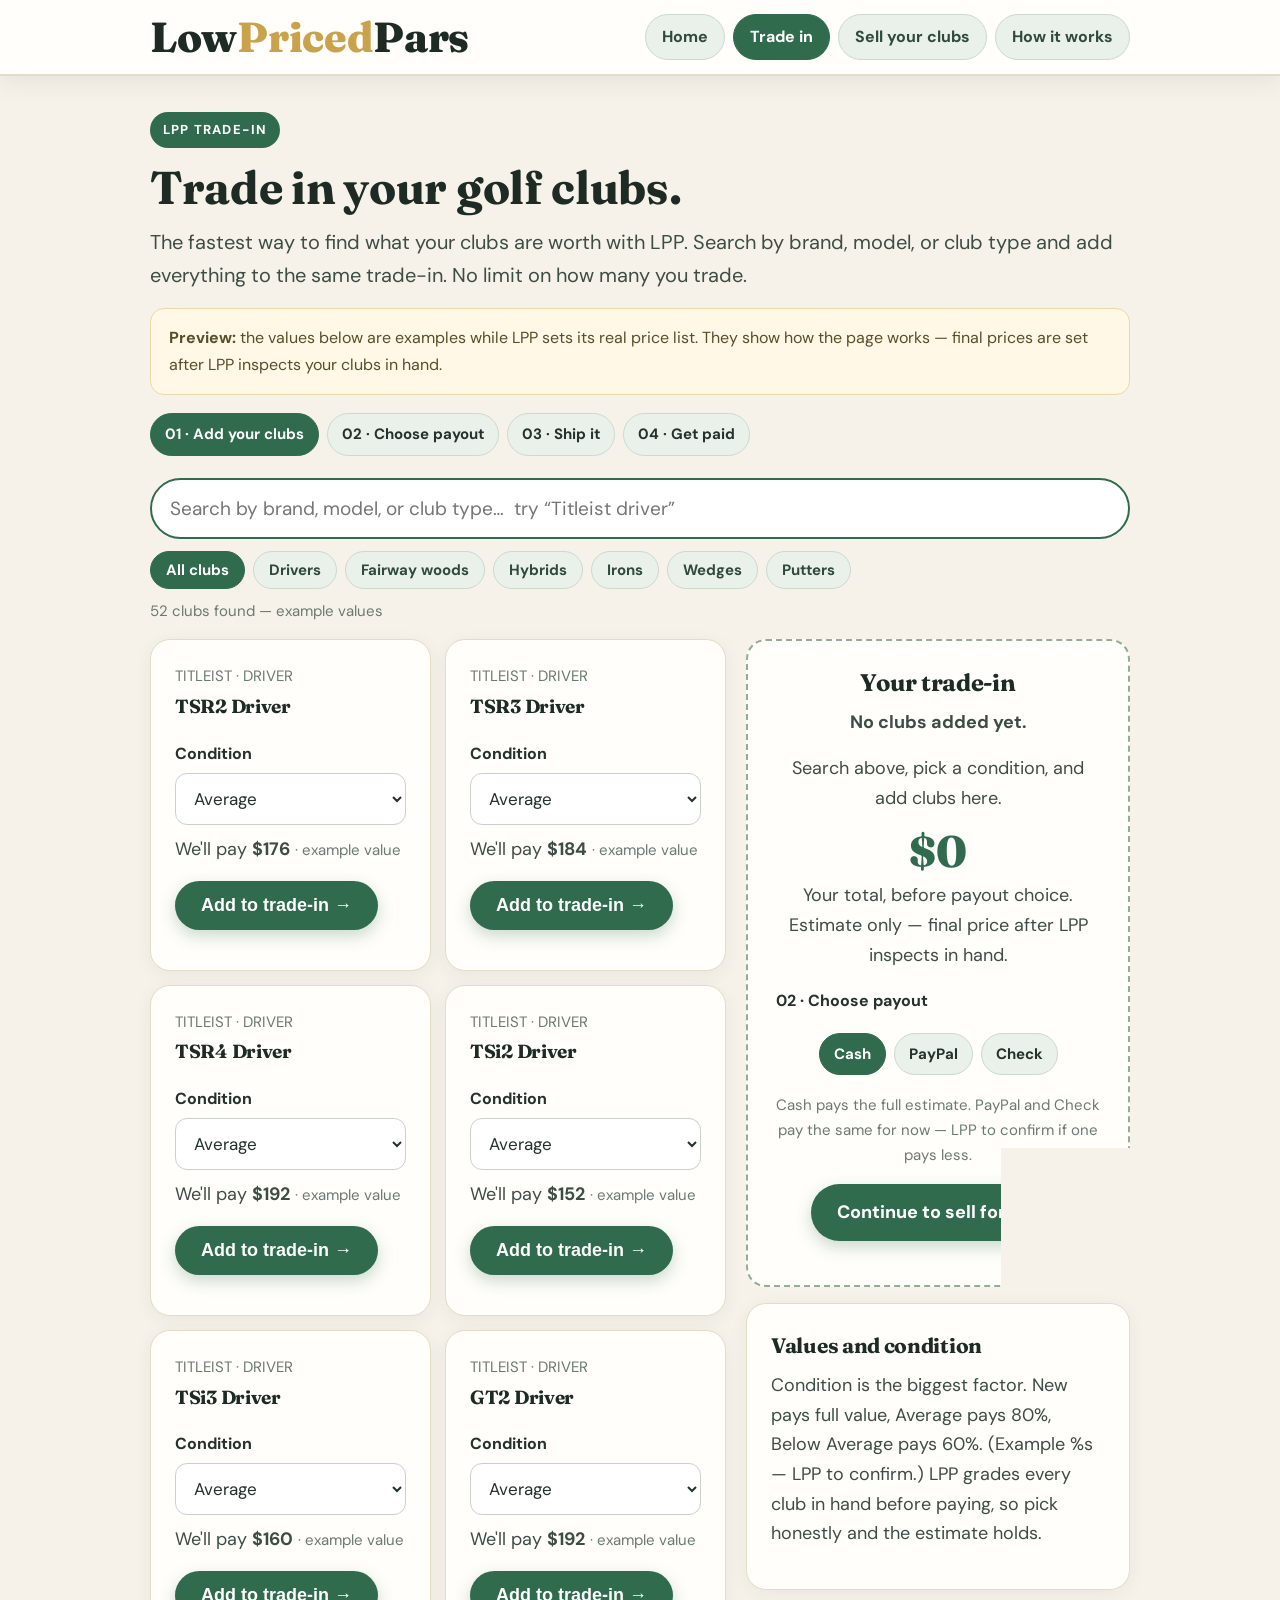
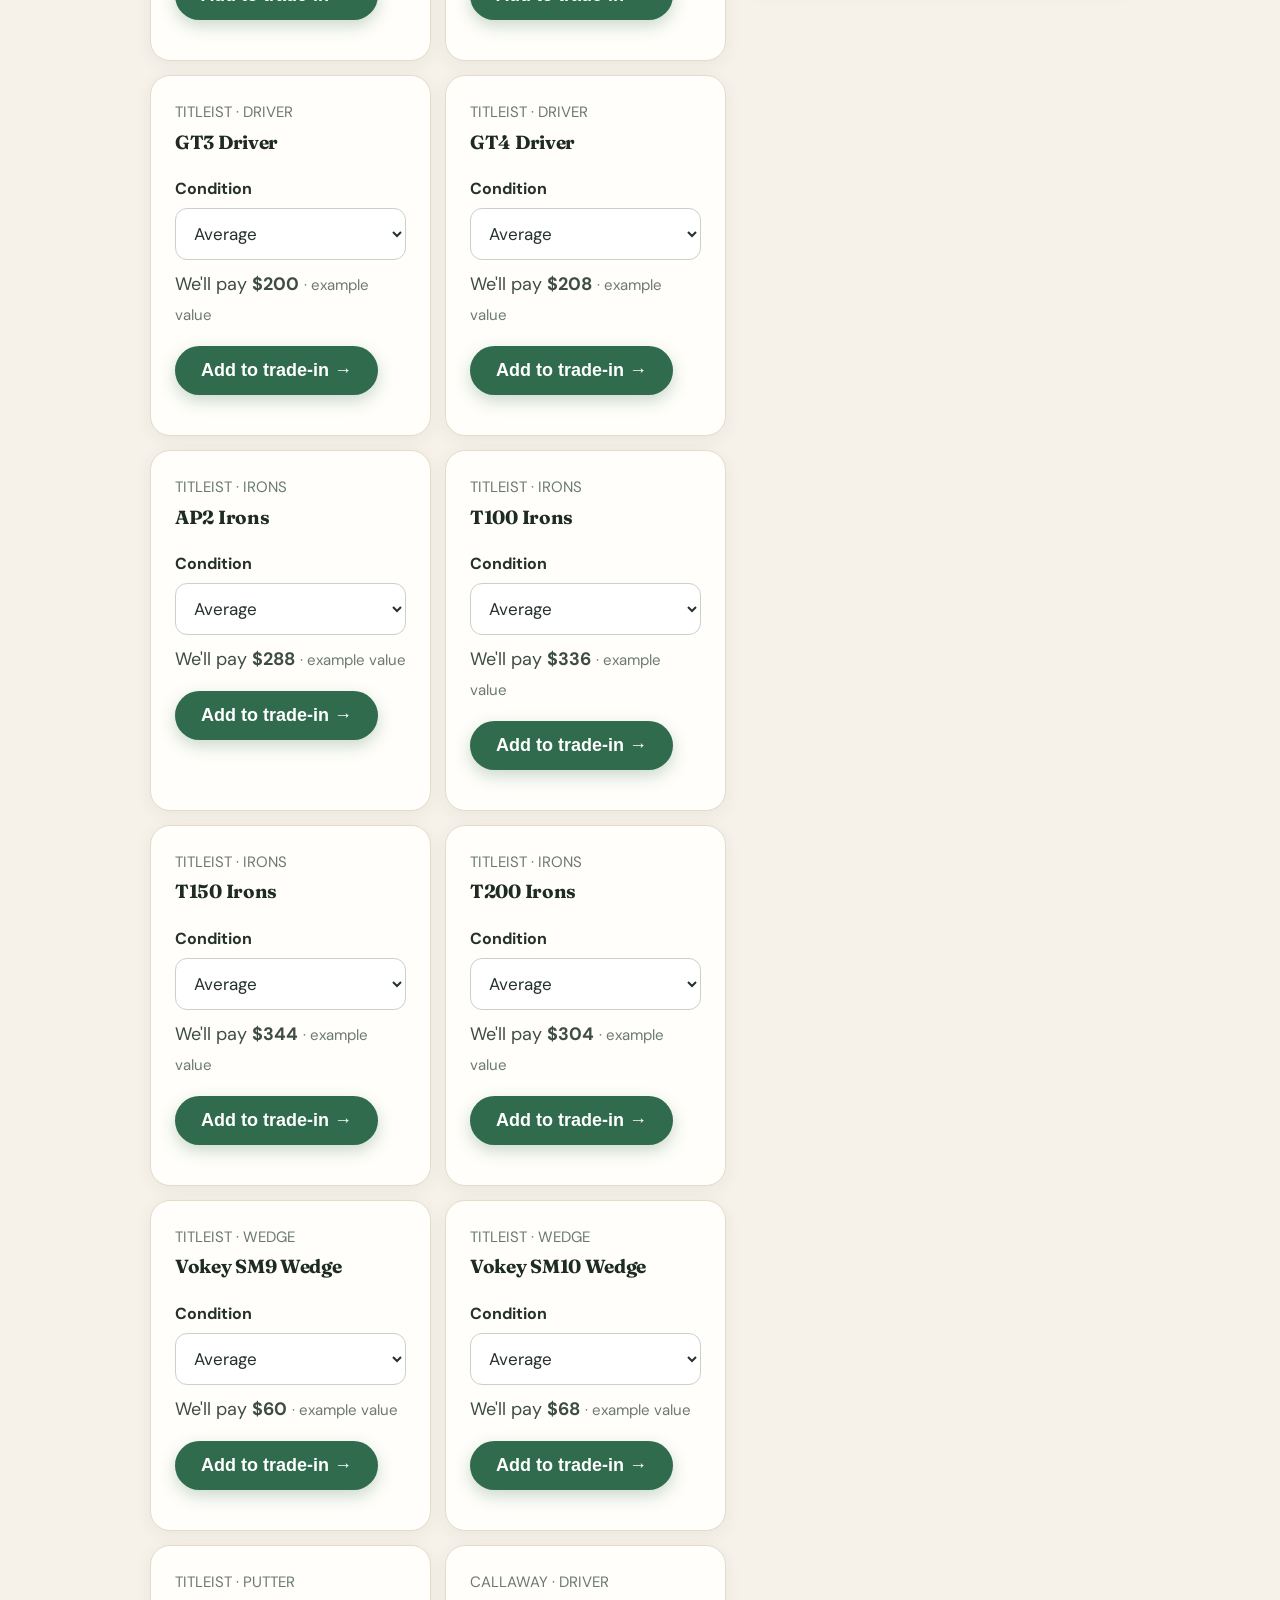
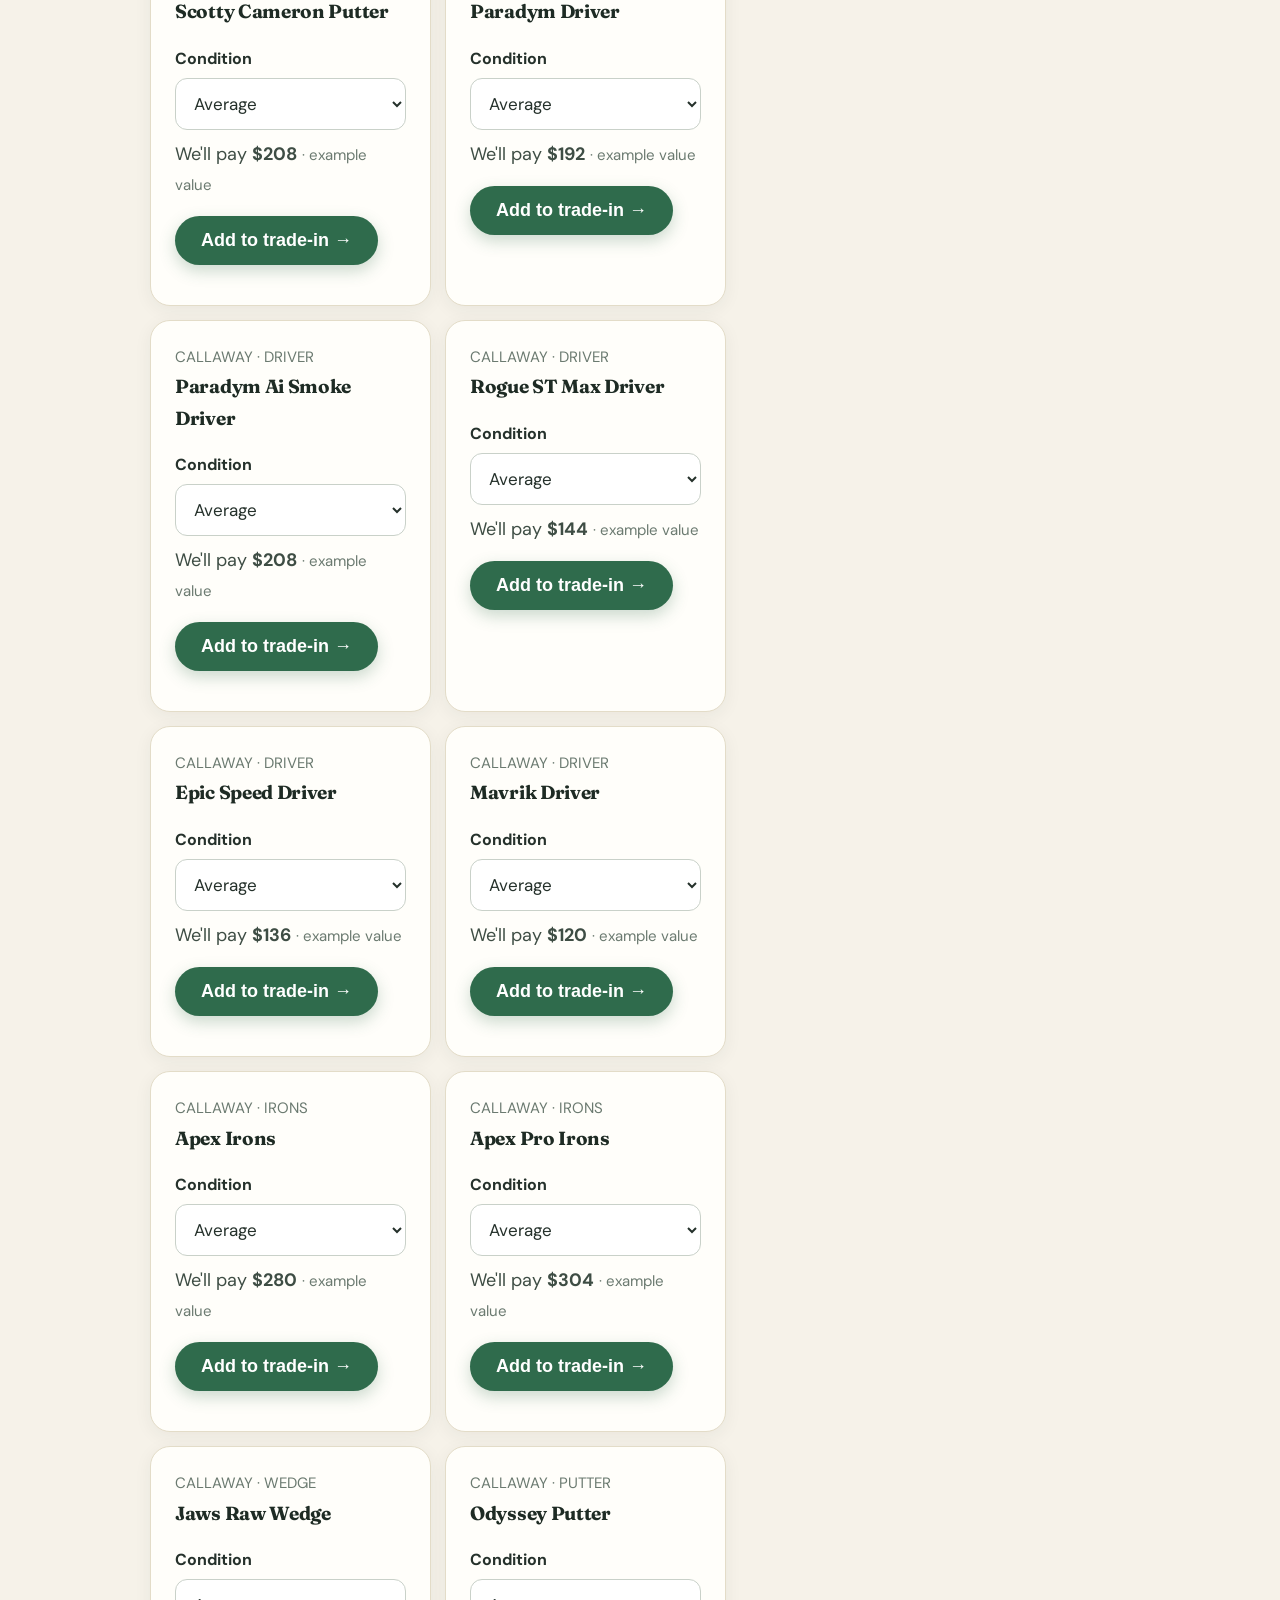
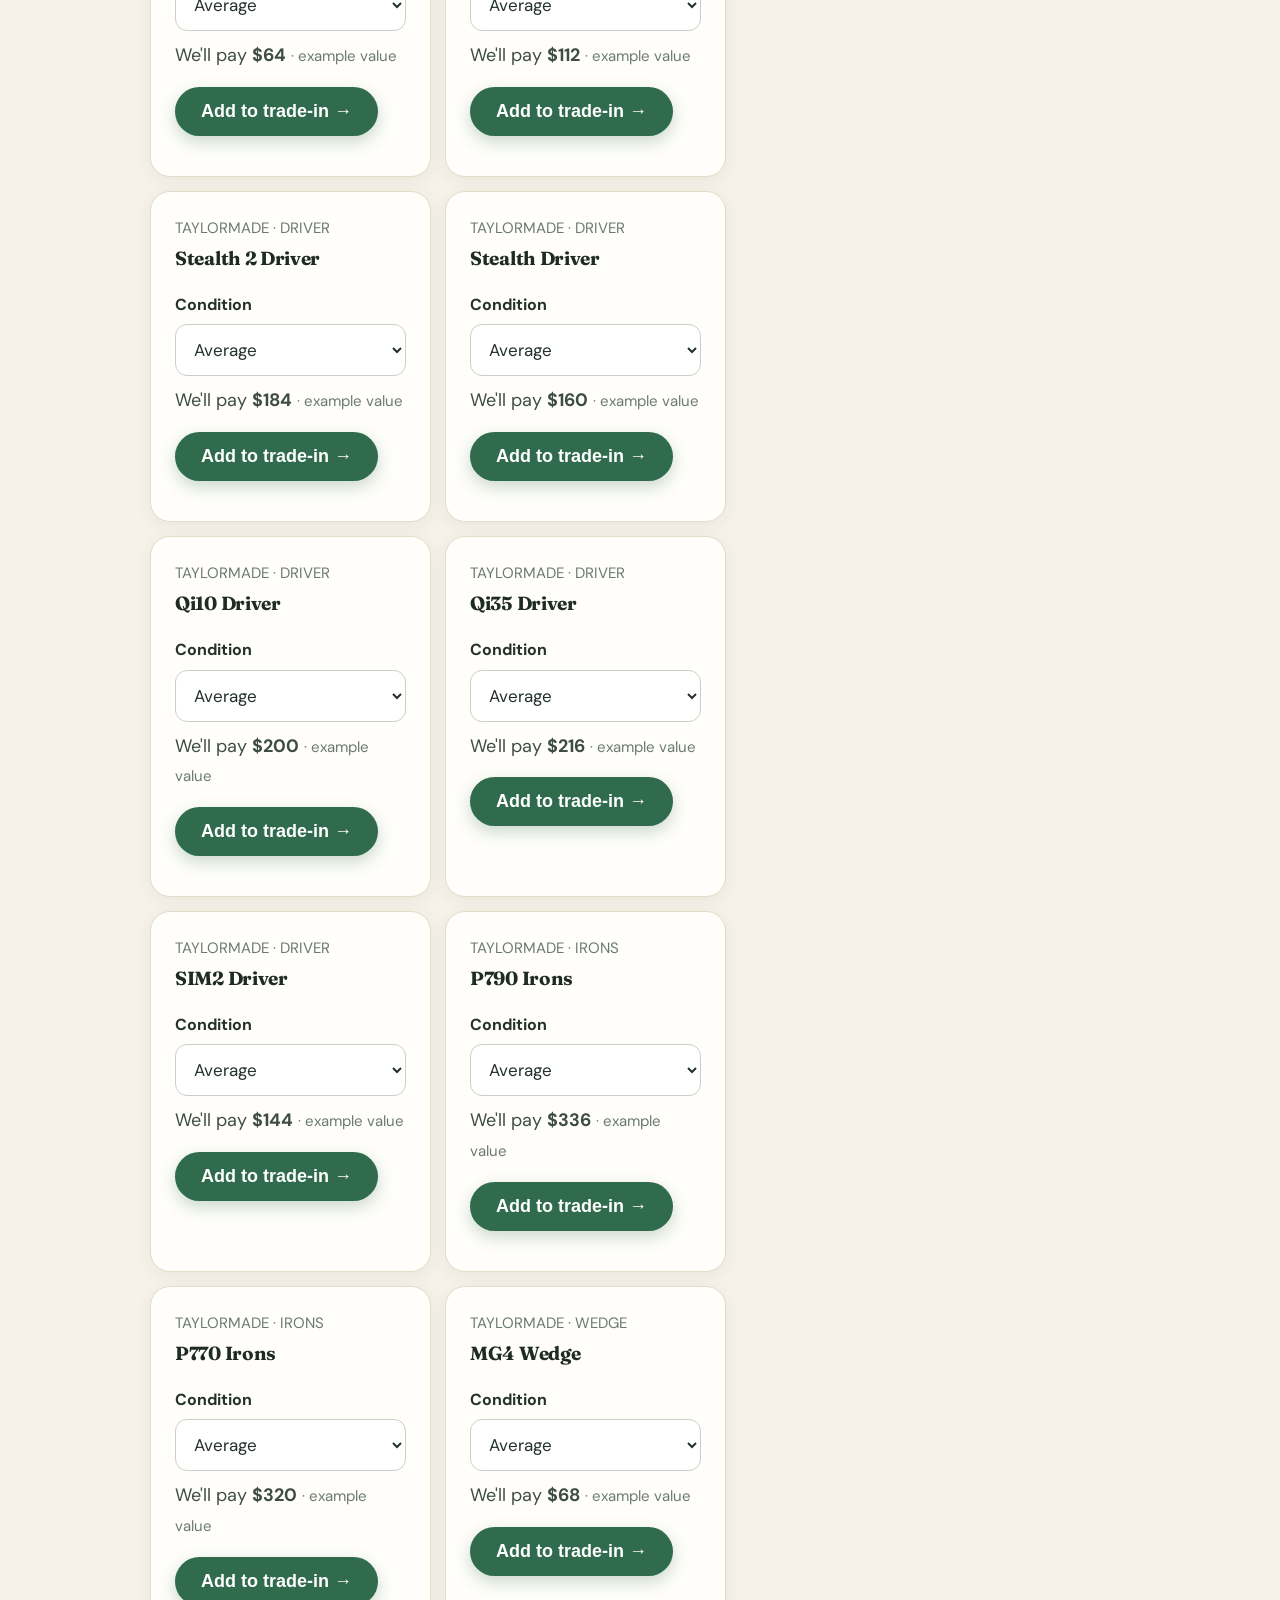
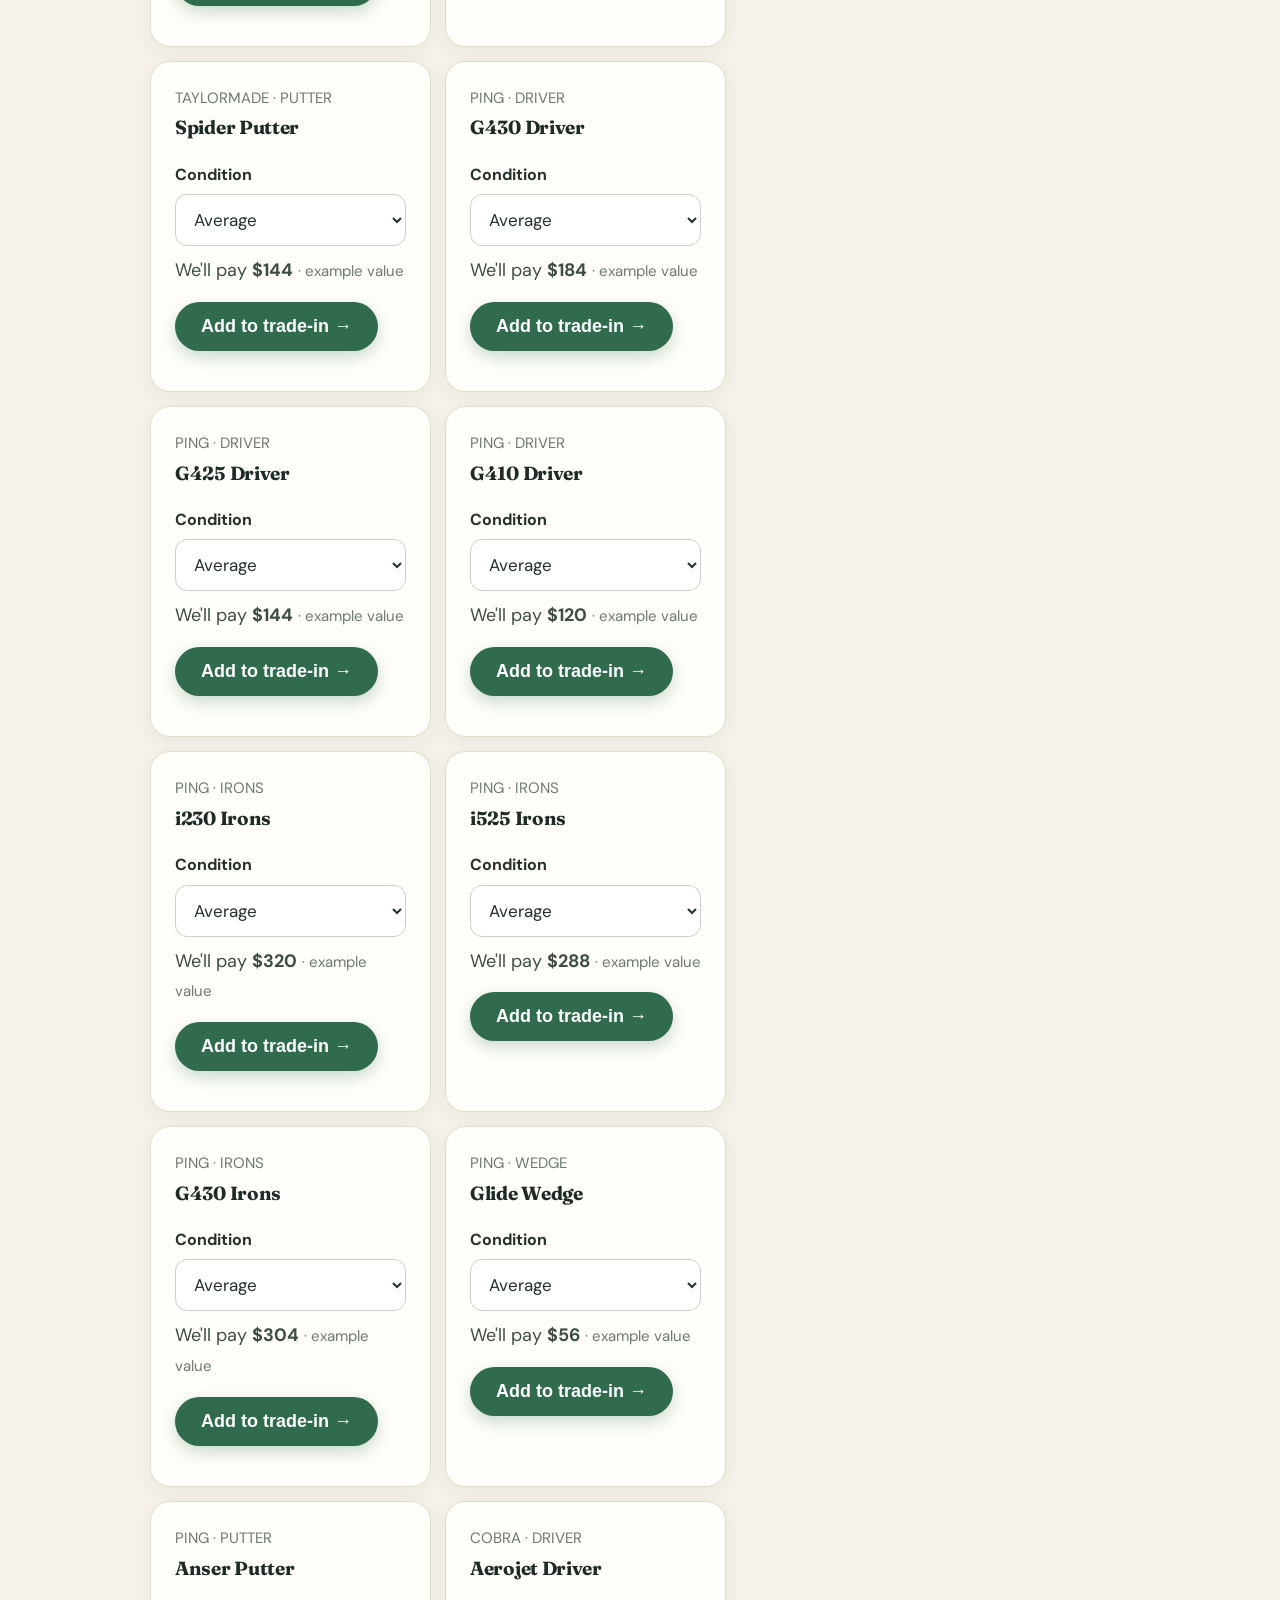
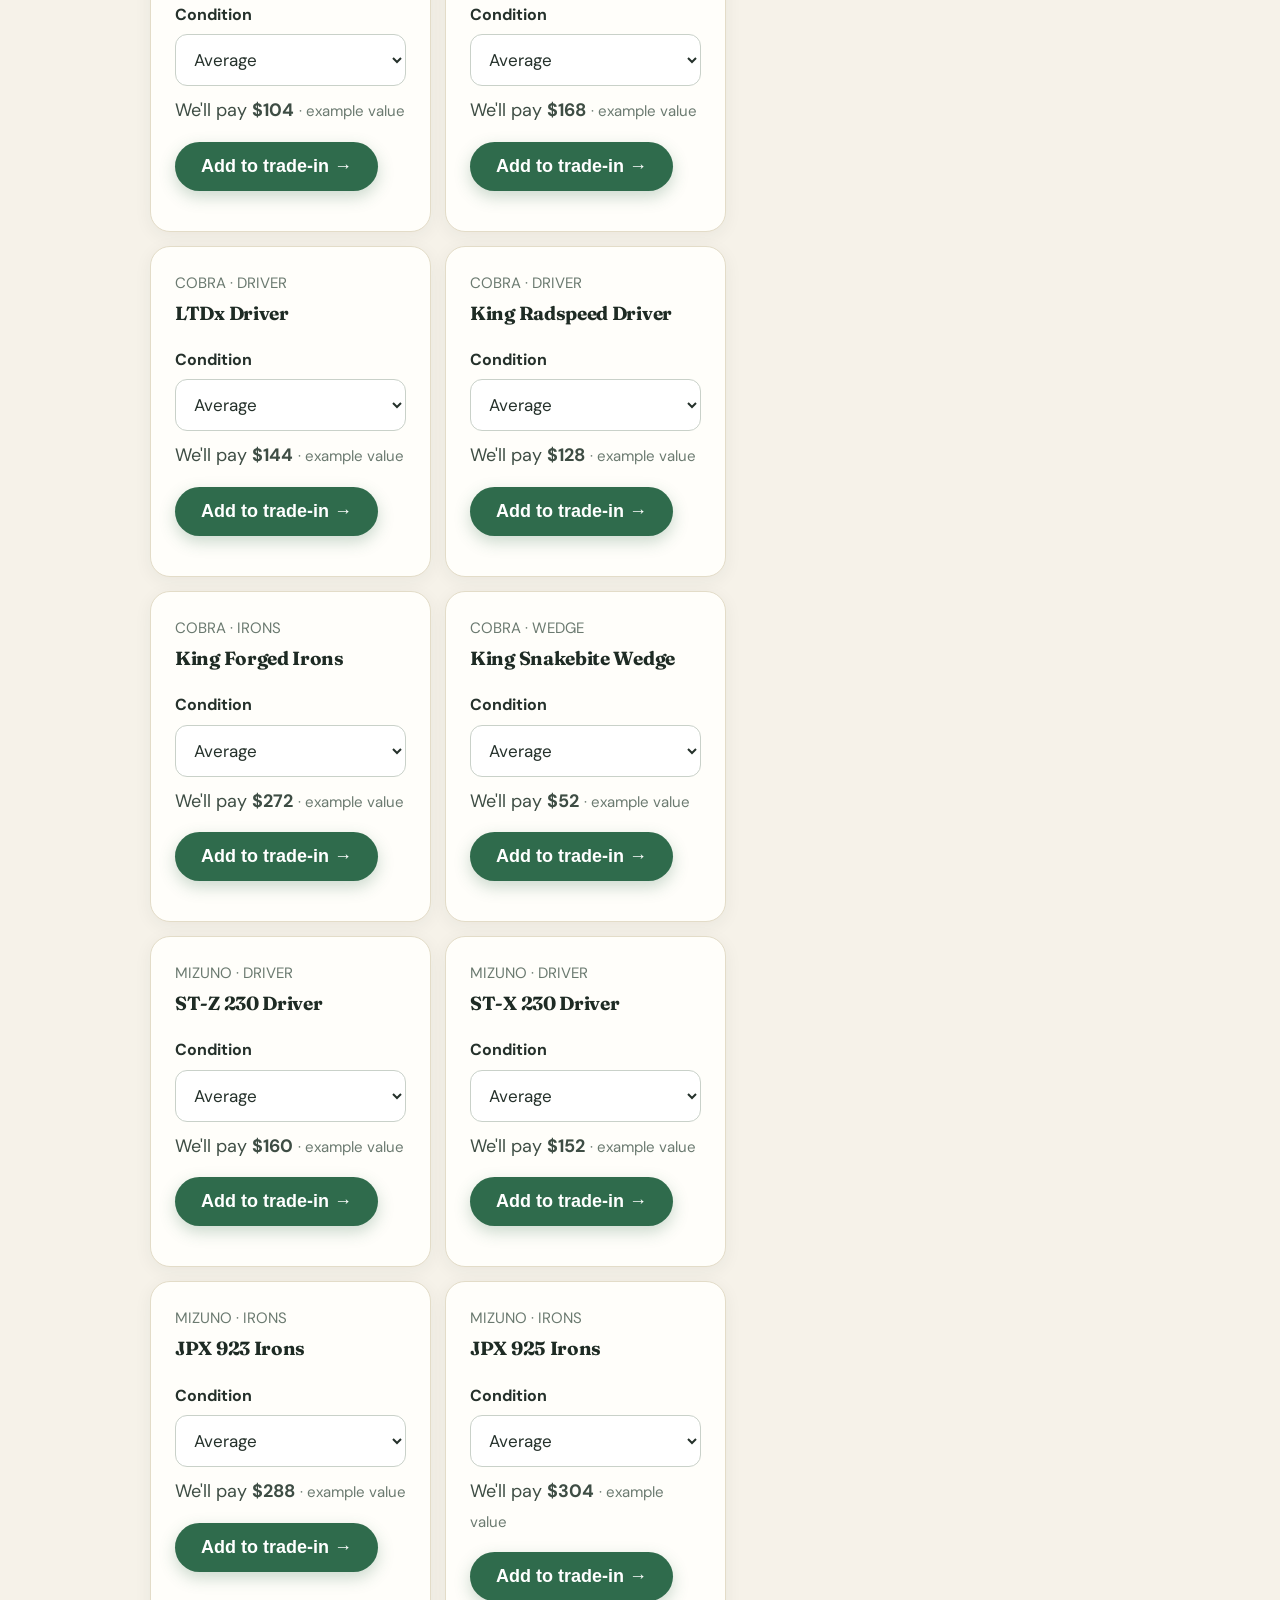
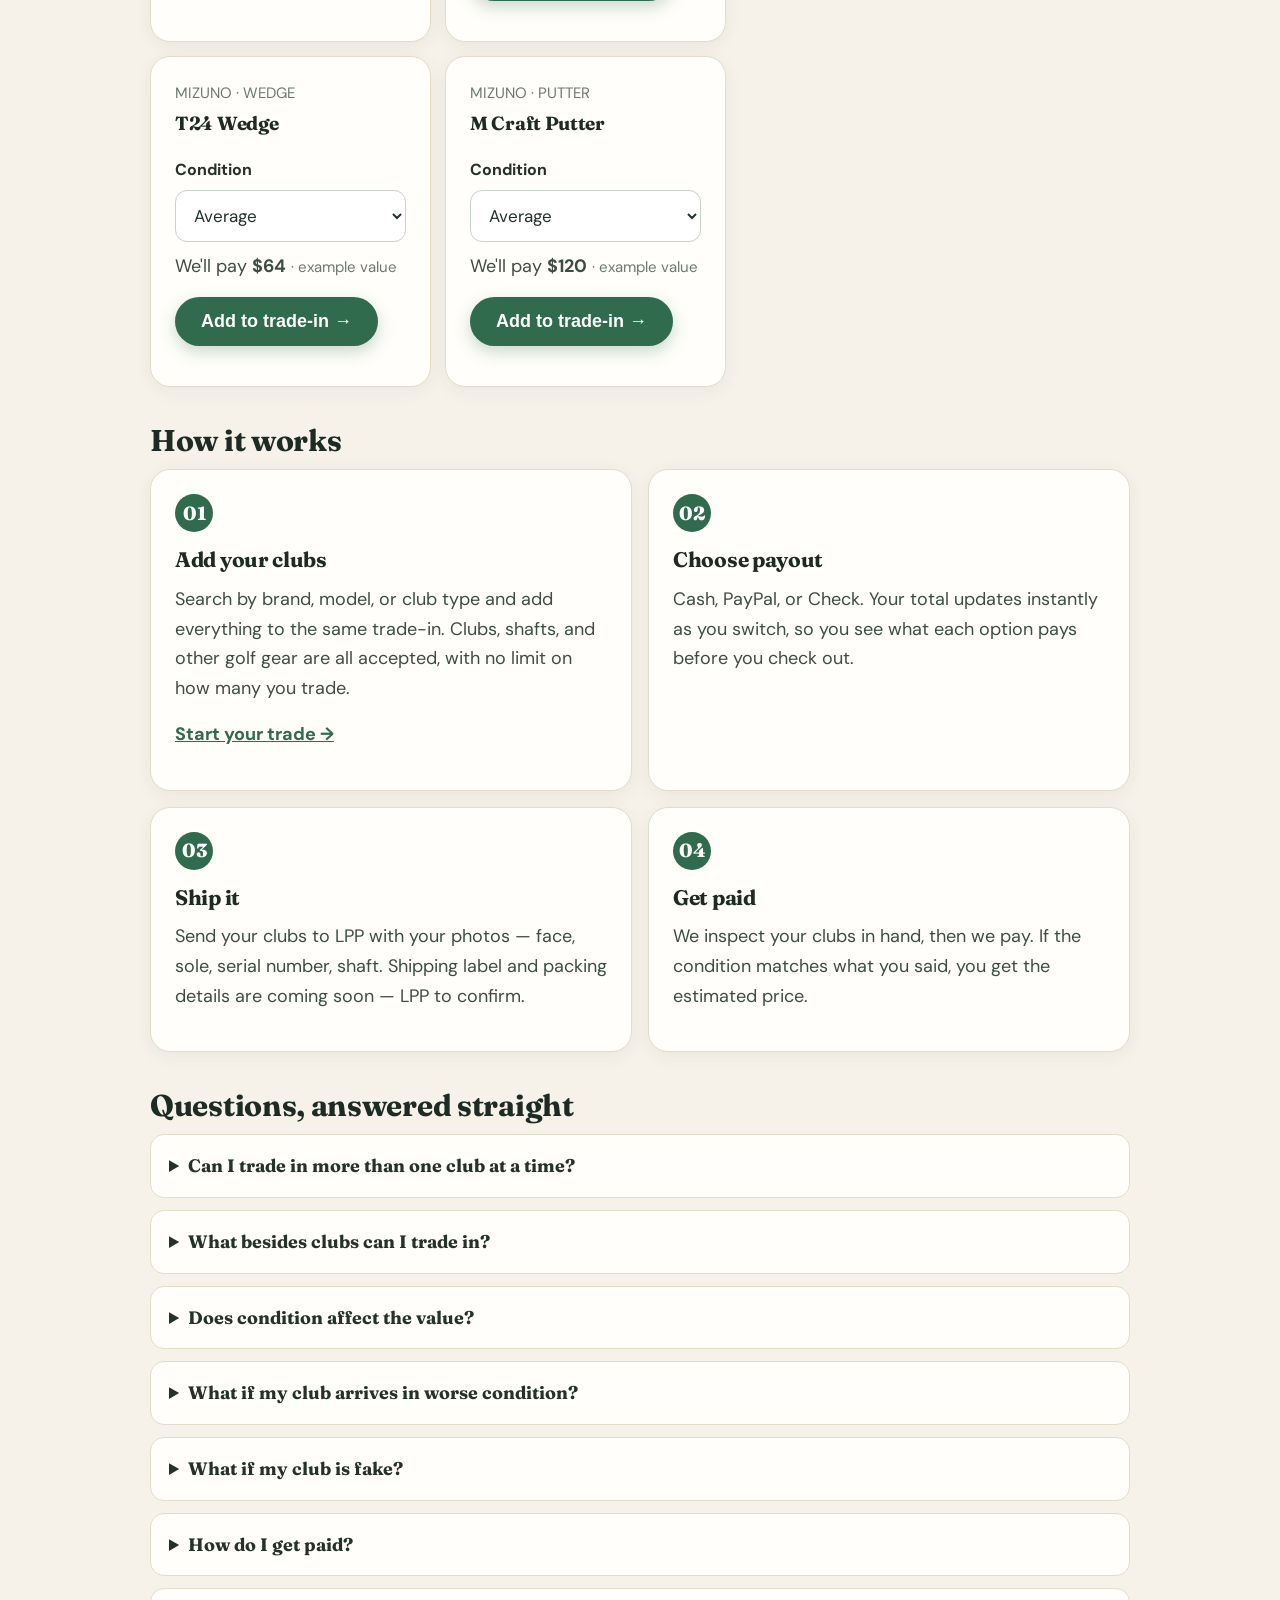
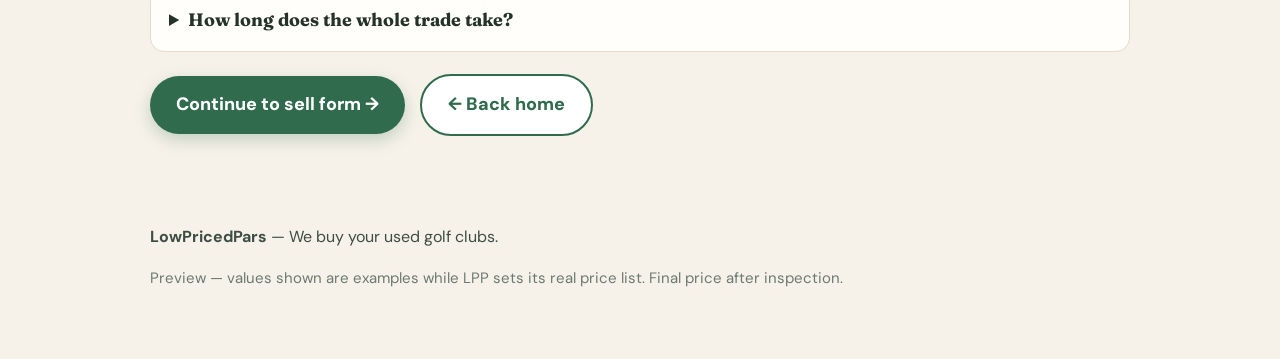
==== commit 68681f8a: "Add files via upload" ====
--- a/estimate.html
+++ b/estimate.html
@@ -3,8 +3,8 @@
 <head>
 <meta charset="UTF-8">
 <meta name="viewport" content="width=device-width, initial-scale=1">
-<title>Get an estimate — LowPricedPars</title>
-<meta name="description" content="Find what your used golf clubs are worth with LPP. Add clubs, pick condition, see your total instantly.">
+<title>Trade In Your Golf Clubs — LowPricedPars</title>
+<meta name="description" content="Trade in your used golf clubs with LPP. Search by brand, model, or club type, add everything to one trade-in, choose payout, ship it, get paid.">
 <link rel="stylesheet" href="styles.css">
 </head>
 <body>
@@ -14,7 +14,7 @@
     <a class="logo" href="index.html">Low<span class="gold">Priced</span>Pars</a>
     <nav>
       <a href="index.html">Home</a>
-      <a href="estimate.html" class="active">Get an estimate</a>
+      <a href="estimate.html" class="active">Trade in</a>
       <a href="sell.html">Sell your clubs</a>
       <a href="index.html#how">How it works</a>
     </nav>
@@ -24,9 +24,10 @@
 <main>
   <div class="wrap-wide">
     <section>
-      <span class="eyebrow">LPP VALUE GUIDE</span>
-      <h1>Find what your clubs are worth</h1>
-      <p class="lead">Works like the PGA Value Guide and 2nd Swing: pick the club, pick the condition, see the value — then add it to your trade-in. No typing brand names. Click, and the models pop up.</p>
+      <span class="eyebrow">LPP TRADE-IN</span>
+      <h1>Trade in your golf clubs.</h1>
+      <p class="lead">The fastest way to find what your clubs are worth with LPP. Search by brand, model, or club type and add everything to the same trade-in. No limit on how many you trade.</p>
+      <p class="note" style="margin-top:10px;"><strong>Preview:</strong> the values below are examples while LPP sets its real price list. They show how the page works — final prices are set after LPP inspects your clubs in hand.</p>
 
       <div class="progress">
         <span class="on">01 · Add your clubs</span>
@@ -35,66 +36,31 @@
         <span>04 · Get paid</span>
       </div>
 
-      <div class="grid">
-        <div class="card">
-          <h2 style="font-size:24px;">Add a club</h2>
-
-          <label for="category">Category</label>
-          <select id="category">
-            <option>Golf Club</option>
-            <option>Accessory — coming soon</option>
-          </select>
-
-          <label for="type">Club type</label>
-          <select id="type">
-            <option>Driver</option>
-            <option>Fairway wood</option>
-            <option>Hybrid</option>
-            <option>Irons</option>
-            <option>Wedge</option>
-            <option>Putter</option>
-            <option>Full set</option>
-          </select>
-
-          <label for="brand">Brand — click, don't type</label>
-          <select id="brand">
-            <option value="">Pick a brand…</option>
-            <option>Titleist</option>
-            <option>Callaway</option>
-            <option>TaylorMade</option>
-            <option>Ping</option>
-            <option>Cobra</option>
-            <option>Mizuno</option>
-            <option>Other</option>
-          </select>
-
-          <label for="model">Model — pops up after you pick a brand</label>
-          <select id="model" disabled>
-            <option value="">Pick a brand first…</option>
-          </select>
-
-          <label for="condition">Condition — be honest, it sets the price</label>
-          <select id="condition">
-            <option value="new">New — never used, or looks new</option>
-            <option value="average" selected>Average — normal use, some scuffs</option>
-            <option value="below">Below Average — heavy wear or damage</option>
-          </select>
-          <p class="small" style="margin:4px 0 0;">Same 3 grades 2nd Swing uses: New, Average, Below Average.</p>
-
-          <label for="pgaValue" style="margin-top:18px;">Your PGA Value Guide value ($)</label>
-          <p class="small" style="margin:4px 0 8px;">This is the starting point, like PGA does. Look up the club's value, type that one number in here, and LPP works out what it will pay from it.</p>
-          <input id="pgaValue" type="number" min="0" placeholder="Example: 200" inputmode="numeric">
-
-          <p style="margin-top:20px;"><button class="btn" type="button" onclick="addClub()">Add this club to my trade-in →</button></p>
-          <p class="small">Add as many clubs as you want — they all go in the same trade-in, and the total updates instantly.</p>
+      <div class="search-bar">
+        <input id="search" type="text" placeholder="Search by brand, model, or club type…  try “Titleist driver”" autocomplete="off">
+      </div>
+      <div class="pill-row" id="typeFilters">
+        <button class="pill on" data-type="All">All clubs</button>
+        <button class="pill" data-type="Driver">Drivers</button>
+        <button class="pill" data-type="Fairway wood">Fairway woods</button>
+        <button class="pill" data-type="Hybrid">Hybrids</button>
+        <button class="pill" data-type="Irons">Irons</button>
+        <button class="pill" data-type="Wedge">Wedges</button>
+        <button class="pill" data-type="Putter">Putters</button>
+      </div>
+      <p class="small" id="resultCount"></p>
+
+      <div class="trade-layout">
+        <div>
+          <div class="results" id="results"></div>
         </div>
 
         <div>
-          <div class="calc-box">
+          <div class="calc-box cart-box">
             <h2 style="font-size:24px;">Your trade-in</h2>
-            <div id="cartList"><p><strong>No clubs added yet.</strong></p><p>Add your first club on the left and it shows up here.</p></div>
+            <div id="cartList"><p><strong>No clubs added yet.</strong></p><p>Search above, pick a condition, and add clubs here.</p></div>
             <div class="price-big" id="estimatePrice" style="color:#2F6B4C;">$0</div>
-            <p id="estimateDetail">Your total, before payout choice. Estimate only — final price after LPP inspects the club in hand.</p>
+            <p id="estimateDetail">Your total, before payout choice. Estimate only — final price after LPP inspects in hand.</p>
 
             <label style="text-align:left;">02 · Choose payout</label>
             <div class="progress" id="payoutRow" style="justify-content:center;">
@@ -103,35 +69,37 @@
               <span data-pay="Check">Check</span>
             </div>
             <p class="small" id="payoutNote">Cash pays the full estimate. PayPal and Check pay the same for now — LPP to confirm if one pays less.</p>
+            <p style="margin-top:16px;"><a class="btn" href="sell.html">Continue to sell form →</a></p>
           </div>
 
           <div class="card" style="margin-top:16px;">
-            <h3>What changes the price?</h3>
-            <p>• <strong>Brand + model</strong> — newer, popular models pay more.<br>
-            • <strong>Condition</strong> — the biggest factor. New pays full value, Average pays 80%, Below Average pays 60%. (LPP to confirm these %s.)<br>
-            • <strong>Completeness</strong> — full iron sets pay more than missing pieces.<br>
-            • <strong>Authenticity</strong> — fake, altered, or stolen clubs pay $0.</p>
+            <h3>Values and condition</h3>
+            <p>Condition is the biggest factor. New pays full value, Average pays 80%, Below Average pays 60%. (Example %s — LPP to confirm.) LPP grades every club in hand before paying, so pick honestly and the estimate holds.</p>
           </div>
         </div>
       </div>
 
-      <div class="note note-green" style="margin-top:20px;">
-        <strong>How we protect LPP — and you:</strong> We don't pay before inspection. If your club arrives in worse condition than you said, we'll send a revised, lower offer. You can take it, or get the club back. If it's fake or the wrong club, we pay $0.
-      </div>
-
-      <h2 style="margin-top:36px;">How it works — the 2nd Swing way, LPP version</h2>
+      <h2 style="margin-top:36px;">How it works</h2>
       <div class="grid">
-        <div class="card"><span class="step-num">01</span><h3>Add your clubs</h3><p>Search by brand, model, or club type and add everything to the same trade-in. No limit on how many you add.</p></div>
-        <div class="card"><span class="step-num">02</span><h3>Choose payout</h3><p>Cash, PayPal, or Check. Your total updates instantly as you switch, so you see what each option pays before you go on.</p></div>
-        <div class="card"><span class="step-num">03</span><h3>Ship it</h3><p>Send your clubs to LPP. Shipping label and packing details are coming soon — LPP to confirm.</p></div>
+        <div class="card"><span class="step-num">01</span><h3>Add your clubs</h3><p>Search by brand, model, or club type and add everything to the same trade-in. Clubs, shafts, and other golf gear are all accepted, with no limit on how many you trade.</p><p><a href="#search"><strong>Start your trade →</strong></a></p></div>
+        <div class="card"><span class="step-num">02</span><h3>Choose payout</h3><p>Cash, PayPal, or Check. Your total updates instantly as you switch, so you see what each option pays before you check out.</p></div>
+        <div class="card"><span class="step-num">03</span><h3>Ship it</h3><p>Send your clubs to LPP with your photos — face, sole, serial number, shaft. Shipping label and packing details are coming soon — LPP to confirm.</p></div>
         <div class="card"><span class="step-num">04</span><h3>Get paid</h3><p>We inspect your clubs in hand, then we pay. If the condition matches what you said, you get the estimated price.</p></div>
       </div>
+
+      <h2 style="margin-top:36px;">Questions, answered straight</h2>
+      <details><summary>Can I trade in more than one club at a time?</summary><p>Yes. Search by brand, model, or club type, and add every club to the same trade-in. There is no limit on how many you trade.</p></details>
+      <details><summary>What besides clubs can I trade in?</summary><p>Clubs, shafts, and other golf gear are accepted. If you're not sure about an item, put it in the sell form and ask.</p></details>
+      <details><summary>Does condition affect the value?</summary><p>Yes — it's the biggest factor. The better the condition, the higher the value. Use New, Average, or Below Average, and LPP grades each club in hand before paying.</p></details>
+      <details><summary>What if my club arrives in worse condition?</summary><p>We'll send a revised, lower offer. You can accept it, or get the club back.</p></details>
+      <details><summary>What if my club is fake?</summary><p>We pay $0 for fake, stolen, or wrong clubs. Photos help us flag it early, but the final check is in hand.</p></details>
+      <details><summary>How do I get paid?</summary><p>Choose Cash, PayPal, or Check. Your total updates instantly as you switch, so you can see exactly what each one pays before you go on.</p></details>
+      <details><summary>How long does the whole trade take?</summary><p>Shipping and inspection timing is coming soon from LPP. We pay after inspection — never before.</p></details>
 
       <p style="margin-top:22px;">
         <a class="btn" href="sell.html">Continue to sell form →</a>
         <a class="btn btn-ghost" href="index.html">← Back home</a>
       </p>
-      <p class="small">Next step: your name, contact, and photos. That page is the sell form.</p>
     </section>
   </div>
 </main>
@@ -139,59 +107,155 @@
 <footer>
   <div class="wrap-wide">
     <p><strong>LowPricedPars</strong> — We buy your used golf clubs.</p>
-    <p class="small">Preview — estimate is based on the PGA value you enter. Final price after inspection.</p>
+    <p class="small">Preview — values shown are examples while LPP sets its real price list. Final price after inspection.</p>
   </div>
 </footer>
 
 <script>
-// LPP's own price rules — change these numbers, the site follows.
-// LPP_PAYS_PERCENT: 100 = pays full PGA value. 70 = pays 70% of PGA value.
+// LPP's own price list — SAMPLE VALUES ONLY, while LPP sets real prices.
+// "value" = what LPP pays for the club in New condition.
+// Average pays 80% of it, Below Average pays 60%. Change the numbers here, the whole page follows.
 var LPP_PAYS_PERCENT = 100;
-// Condition multipliers — PLACEHOLDER, LPP to confirm.
-// New = full value, Average = 80%, Below Average = 60%.
 var CONDITION_PAY = { "new": 1.0, "average": 0.8, "below": 0.6 };
 var CONDITION_LABEL = { "new": "New", "average": "Average", "below": "Below Average" };
 
-var MODELS = {
-  "Titleist": ["TSR2 Driver", "TSR3 Driver", "TSR4 Driver", "TSi2 Driver", "TSi3 Driver", "GT2 Driver", "GT3 Driver", "GT4 Driver", "AP2 Irons", "T100 Irons", "T150 Irons", "T200 Irons", "Vokey SM9 Wedge", "Vokey SM10 Wedge", "Scotty Cameron Putter", "Other Titleist model"],
-  "Callaway": ["Paradym Driver", "Paradym Ai Smoke Driver", "Rogue ST Max Driver", "Epic Speed Driver", "Mavrik Driver", "Apex Irons", "Apex Pro Irons", "Jaws Raw Wedge", "Odyssey Putter", "Other Callaway model"],
-  "TaylorMade": ["Stealth 2 Driver", "Stealth Driver", "Qi10 Driver", "Qi35 Driver", "SIM2 Driver", "P790 Irons", "P770 Irons", "MG4 Wedge", "Spider Putter", "Other TaylorMade model"],
-  "Ping": ["G430 Driver", "G425 Driver", "G410 Driver", "i230 Irons", "i525 Irons", "G430 Irons", "Glide Wedge", "Anser Putter", "Other Ping model"],
-  "Cobra": ["Aerojet Driver", "LTDx Driver", "King Radspeed Driver", "King Forged Irons", "King Snakebite Wedge", "Other Cobra model"],
-  "Mizuno": ["ST-Z 230 Driver", "ST-X 230 Driver", "JPX 923 Irons", "JPX 925 Irons", "T24 Wedge", "M Craft Putter", "Other Mizuno model"],
-  "Other": ["Other model — tell us in the sell form"]
-};
+var CATALOG = [
+  { brand: "Titleist", model: "TSR2 Driver", type: "Driver", value: 220 },
+  { brand: "Titleist", model: "TSR3 Driver", type: "Driver", value: 230 },
+  { brand: "Titleist", model: "TSR4 Driver", type: "Driver", value: 240 },
+  { brand: "Titleist", model: "TSi2 Driver", type: "Driver", value: 190 },
+  { brand: "Titleist", model: "TSi3 Driver", type: "Driver", value: 200 },
+  { brand: "Titleist", model: "GT2 Driver", type: "Driver", value: 240 },
+  { brand: "Titleist", model: "GT3 Driver", type: "Driver", value: 250 },
+  { brand: "Titleist", model: "GT4 Driver", type: "Driver", value: 260 },
+  { brand: "Titleist", model: "AP2 Irons", type: "Irons", value: 360 },
+  { brand: "Titleist", model: "T100 Irons", type: "Irons", value: 420 },
+  { brand: "Titleist", model: "T150 Irons", type: "Irons", value: 430 },
+  { brand: "Titleist", model: "T200 Irons", type: "Irons", value: 380 },
+  { brand: "Titleist", model: "Vokey SM9 Wedge", type: "Wedge", value: 75 },
+  { brand: "Titleist", model: "Vokey SM10 Wedge", type: "Wedge", value: 85 },
+  { brand: "Titleist", model: "Scotty Cameron Putter", type: "Putter", value: 260 },
+  { brand: "Callaway", model: "Paradym Driver", type: "Driver", value: 240 },
+  { brand: "Callaway", model: "Paradym Ai Smoke Driver", type: "Driver", value: 260 },
+  { brand: "Callaway", model: "Rogue ST Max Driver", type: "Driver", value: 180 },
+  { brand: "Callaway", model: "Epic Speed Driver", type: "Driver", value: 170 },
+  { brand: "Callaway", model: "Mavrik Driver", type: "Driver", value: 150 },
+  { brand: "Callaway", model: "Apex Irons", type: "Irons", value: 350 },
+  { brand: "Callaway", model: "Apex Pro Irons", type: "Irons", value: 380 },
+  { brand: "Callaway", model: "Jaws Raw Wedge", type: "Wedge", value: 80 },
+  { brand: "Callaway", model: "Odyssey Putter", type: "Putter", value: 140 },
+  { brand: "TaylorMade", model: "Stealth 2 Driver", type: "Driver", value: 230 },
+  { brand: "TaylorMade", model: "Stealth Driver", type: "Driver", value: 200 },
+  { brand: "TaylorMade", model: "Qi10 Driver", type: "Driver", value: 250 },
+  { brand: "TaylorMade", model: "Qi35 Driver", type: "Driver", value: 270 },
+  { brand: "TaylorMade", model: "SIM2 Driver", type: "Driver", value: 180 },
+  { brand: "TaylorMade", model: "P790 Irons", type: "Irons", value: 420 },
+  { brand: "TaylorMade", model: "P770 Irons", type: "Irons", value: 400 },
+  { brand: "TaylorMade", model: "MG4 Wedge", type: "Wedge", value: 85 },
+  { brand: "TaylorMade", model: "Spider Putter", type: "Putter", value: 180 },
+  { brand: "Ping", model: "G430 Driver", type: "Driver", value: 230 },
+  { brand: "Ping", model: "G425 Driver", type: "Driver", value: 180 },
+  { brand: "Ping", model: "G410 Driver", type: "Driver", value: 150 },
+  { brand: "Ping", model: "i230 Irons", type: "Irons", value: 400 },
+  { brand: "Ping", model: "i525 Irons", type: "Irons", value: 360 },
+  { brand: "Ping", model: "G430 Irons", type: "Irons", value: 380 },
+  { brand: "Ping", model: "Glide Wedge", type: "Wedge", value: 70 },
+  { brand: "Ping", model: "Anser Putter", type: "Putter", value: 130 },
+  { brand: "Cobra", model: "Aerojet Driver", type: "Driver", value: 210 },
+  { brand: "Cobra", model: "LTDx Driver", type: "Driver", value: 180 },
+  { brand: "Cobra", model: "King Radspeed Driver", type: "Driver", value: 160 },
+  { brand: "Cobra", model: "King Forged Irons", type: "Irons", value: 340 },
+  { brand: "Cobra", model: "King Snakebite Wedge", type: "Wedge", value: 65 },
+  { brand: "Mizuno", model: "ST-Z 230 Driver", type: "Driver", value: 200 },
+  { brand: "Mizuno", model: "ST-X 230 Driver", type: "Driver", value: 190 },
+  { brand: "Mizuno", model: "JPX 923 Irons", type: "Irons", value: 360 },
+  { brand: "Mizuno", model: "JPX 925 Irons", type: "Irons", value: 380 },
+  { brand: "Mizuno", model: "T24 Wedge", type: "Wedge", value: 80 },
+  { brand: "Mizuno", model: "M Craft Putter", type: "Putter", value: 150 }
+];
 
 var cart = [];
 var payout = "Cash";
-
-var brandEl = document.getElementById("brand");
-var modelEl = document.getElementById("model");
-var pgaEl = document.getElementById("pgaValue");
-
-brandEl.addEventListener("change", function () {
-  var list = MODELS[brandEl.value] || [];
-  modelEl.innerHTML = "";
-  if (!list.length) {
-    modelEl.disabled = true;
-    var opt = document.createElement("option");
-    opt.textContent = "Pick a brand first…";
-    modelEl.appendChild(opt);
+var activeType = "All";
+
+function clubValue(c, cond) {
+  return Math.round(c.value * LPP_PAYS_PERCENT / 100 * CONDITION_PAY[cond]);
+}
+
+function renderResults() {
+  var q = document.getElementById("search").value.trim().toLowerCase();
+  var list = CATALOG.filter(function (c) {
+    var hay = (c.brand + " " + c.model + " " + c.type).toLowerCase();
+    if (activeType !== "All" && c.type !== activeType) return false;
+    if (q && hay.indexOf(q) === -1) return false;
+    return true;
+  });
+  document.getElementById("resultCount").textContent = list.length + (list.length === 1 ? " club found" : " clubs found") + " — example values";
+  var html = "";
+  list.forEach(function (c, i) {
+    var idx = CATALOG.indexOf(c);
+    html += '<div class="card result-card">'
+      + '<p class="small" style="margin-bottom:2px;">' + c.brand.toUpperCase() + ' · ' + c.type.toUpperCase() + '</p>'
+      + '<h3>' + c.model + '</h3>'
+      + '<label>Condition</label>'
+      + '<select id="cond-' + idx + '" onchange="updateCardValue(' + idx + ')">'
+      + '<option value="new">New</option>'
+      + '<option value="average" selected>Average</option>'
+      + '<option value="below">Below Average</option>'
+      + '</select>'
+      + '<p style="margin-top:10px;">We\'ll pay <strong id="val-' + idx + '">$' + clubValue(c, "average") + '</strong> <span class="small">· example value</span></p>'
+      + '<p><button class="btn" type="button" onclick="addClub(' + idx + ')">Add to trade-in →</button></p>'
+      + '</div>';
+  });
+  if (!list.length) html = '<div class="card"><h3>No clubs found</h3><p>Try a different brand, model, or club type — or pick "Other" in the sell form and tell us what you have.</p></div>';
+  document.getElementById("results").innerHTML = html;
+}
+
+function updateCardValue(idx) {
+  var c = CATALOG[idx];
+  var cond = document.getElementById("cond-" + idx).value;
+  document.getElementById("val-" + idx).textContent = "$" + clubValue(c, cond);
+}
+
+function addClub(idx) {
+  var c = CATALOG[idx];
+  var cond = document.getElementById("cond-" + idx).value;
+  cart.push({ name: c.brand + " " + c.model, cond: CONDITION_LABEL[cond], value: clubValue(c, cond) });
+  renderCart();
+}
+
+function removeClub(i) { cart.splice(i, 1); renderCart(); }
+
+function renderCart() {
+  var listEl = document.getElementById("cartList");
+  var priceEl = document.getElementById("estimatePrice");
+  var detailEl = document.getElementById("estimateDetail");
+  if (!cart.length) {
+    listEl.innerHTML = "<p><strong>No clubs added yet.</strong></p><p>Search above, pick a condition, and add clubs here.</p>";
+    priceEl.textContent = "$0";
+    detailEl.textContent = "Your total, before payout choice. Estimate only — final price after LPP inspects in hand.";
     return;
   }
-  modelEl.disabled = false;
-  var first = document.createElement("option");
-  first.value = "";
-  first.textContent = "Pick a model…";
-  modelEl.appendChild(first);
-  list.forEach(function (m) {
-    var o = document.createElement("option");
-    o.value = m;
-    o.textContent = m;
-    modelEl.appendChild(o);
+  var total = 0;
+  var html = "";
+  cart.forEach(function (c, i) {
+    total += c.value;
+    html += "<div class=\"mock-line\" style=\"text-align:left;\"><span>" + c.name + " · " + c.cond + "</span><strong>$" + c.value + " <a href=\"#\" onclick=\"removeClub(" + i + ");return false;\" style=\"color:#C9A24B;\">✕</a></strong></div>";
+  });
+  listEl.innerHTML = html;
+  priceEl.textContent = "$" + total;
+  detailEl.textContent = cart.length + (cart.length === 1 ? " club" : " clubs") + " in your trade-in · " + payout + " · Estimate only — final price after LPP inspects in hand.";
+}
+
+document.getElementById("search").addEventListener("input", renderResults);
+document.querySelectorAll("#typeFilters .pill").forEach(function (el) {
+  el.addEventListener("click", function () {
+    activeType = el.getAttribute("data-type");
+    document.querySelectorAll("#typeFilters .pill").forEach(function (s) { s.classList.remove("on"); });
+    el.classList.add("on");
+    renderResults();
   });
 });
-
 document.querySelectorAll("#payoutRow span").forEach(function (el) {
   el.addEventListener("click", function () {
     payout = el.getAttribute("data-pay");
@@ -202,43 +266,8 @@
   });
 });
 
-function addClub() {
-  var v = parseFloat(pgaEl.value);
-  var brand = brandEl.value;
-  var model = modelEl.value;
-  var cond = document.getElementById("condition").value;
-  var type = document.getElementById("type").value;
-  if (!brand) { alert("Pick a brand first."); return; }
-  if (!model) { alert("Pick a model."); return; }
-  if (!v || v <= 0) { alert("Type in the PGA value first."); return; }
-  var value = Math.round(v * LPP_PAYS_PERCENT / 100 * CONDITION_PAY[cond]);
-  cart.push({ name: brand + " " + model, type: type, cond: CONDITION_LABEL[cond], value: value });
-  pgaEl.value = "";
-  renderCart();
-}
-
-function renderCart() {
-  var listEl = document.getElementById("cartList");
-  var priceEl = document.getElementById("estimatePrice");
-  var detailEl = document.getElementById("estimateDetail");
-  if (!cart.length) {
-    listEl.innerHTML = "<p><strong>No clubs added yet.</strong></p><p>Add your first club on the left and it shows up here.</p>";
-    priceEl.textContent = "$0";
-    detailEl.textContent = "Your total, before payout choice. Estimate only — final price after LPP inspects the club in hand.";
-    return;
-  }
-  var total = 0;
-  var html = "";
-  cart.forEach(function (c, i) {
-    total += c.value;
-    html += "<div class=\"mock-line\" style=\"text-align:left;\"><span>" + c.name + " · " + c.cond + "</span><strong>$" + c.value + " <a href=\"#\" onclick=\"removeClub(" + i + ");return false;\" style=\"color:#C9A24B;\">✕</a></strong></div>";
-  });
-  listEl.innerHTML = html;
-  priceEl.textContent = "$" + total;
-  detailEl.textContent = cart.length + (cart.length === 1 ? " club" : " clubs") + " in your trade-in · " + payout + " · Estimate only — final price after LPP inspects in hand.";
-}
-
-function removeClub(i) { cart.splice(i, 1); renderCart(); }
+renderResults();
+renderCart();
 </script>
 
 </body>
--- a/styles.css
+++ b/styles.css
@@ -153,3 +153,21 @@
 .progress span.on { background: #2F6B4C; color: #fff; border-color: #2F6B4C; }
 .field-row { display: grid; grid-template-columns: 1fr 1fr; gap: 14px; }
 @media (max-width: 620px) { .field-row { grid-template-columns: 1fr; } }
+
+/* Trade-in product search */
+.search-bar { margin: 22px 0 12px; }
+.search-bar input { font-size: 19px; padding: 16px 18px; border-radius: 999px; border: 2px solid #2F6B4C; }
+.pill-row { display: flex; gap: 8px; flex-wrap: wrap; margin-bottom: 10px; }
+.pill {
+  background: #EAF1EA; color: #2F4A3A; font-weight: 700; font-size: 15px;
+  border: 1.5px solid #CBDACD; border-radius: 999px; padding: 8px 15px; cursor: pointer; font-family: inherit;
+}
+.pill:hover { background: #DDEADF; }
+.pill.on { background: #2F6B4C; color: #fff; border-color: #2F6B4C; }
+.trade-layout { display: grid; grid-template-columns: 1.5fr 1fr; gap: 20px; align-items: start; margin-top: 14px; }
+@media (max-width: 860px) { .trade-layout { grid-template-columns: 1fr; } }
+.results { display: grid; grid-template-columns: 1fr 1fr; gap: 14px; }
+@media (max-width: 620px) { .results { grid-template-columns: 1fr; } }
+.result-card h3 { font-size: 19px; }
+.cart-box { position: sticky; top: 90px; }
+@media (max-width: 860px) { .cart-box { position: static; } }
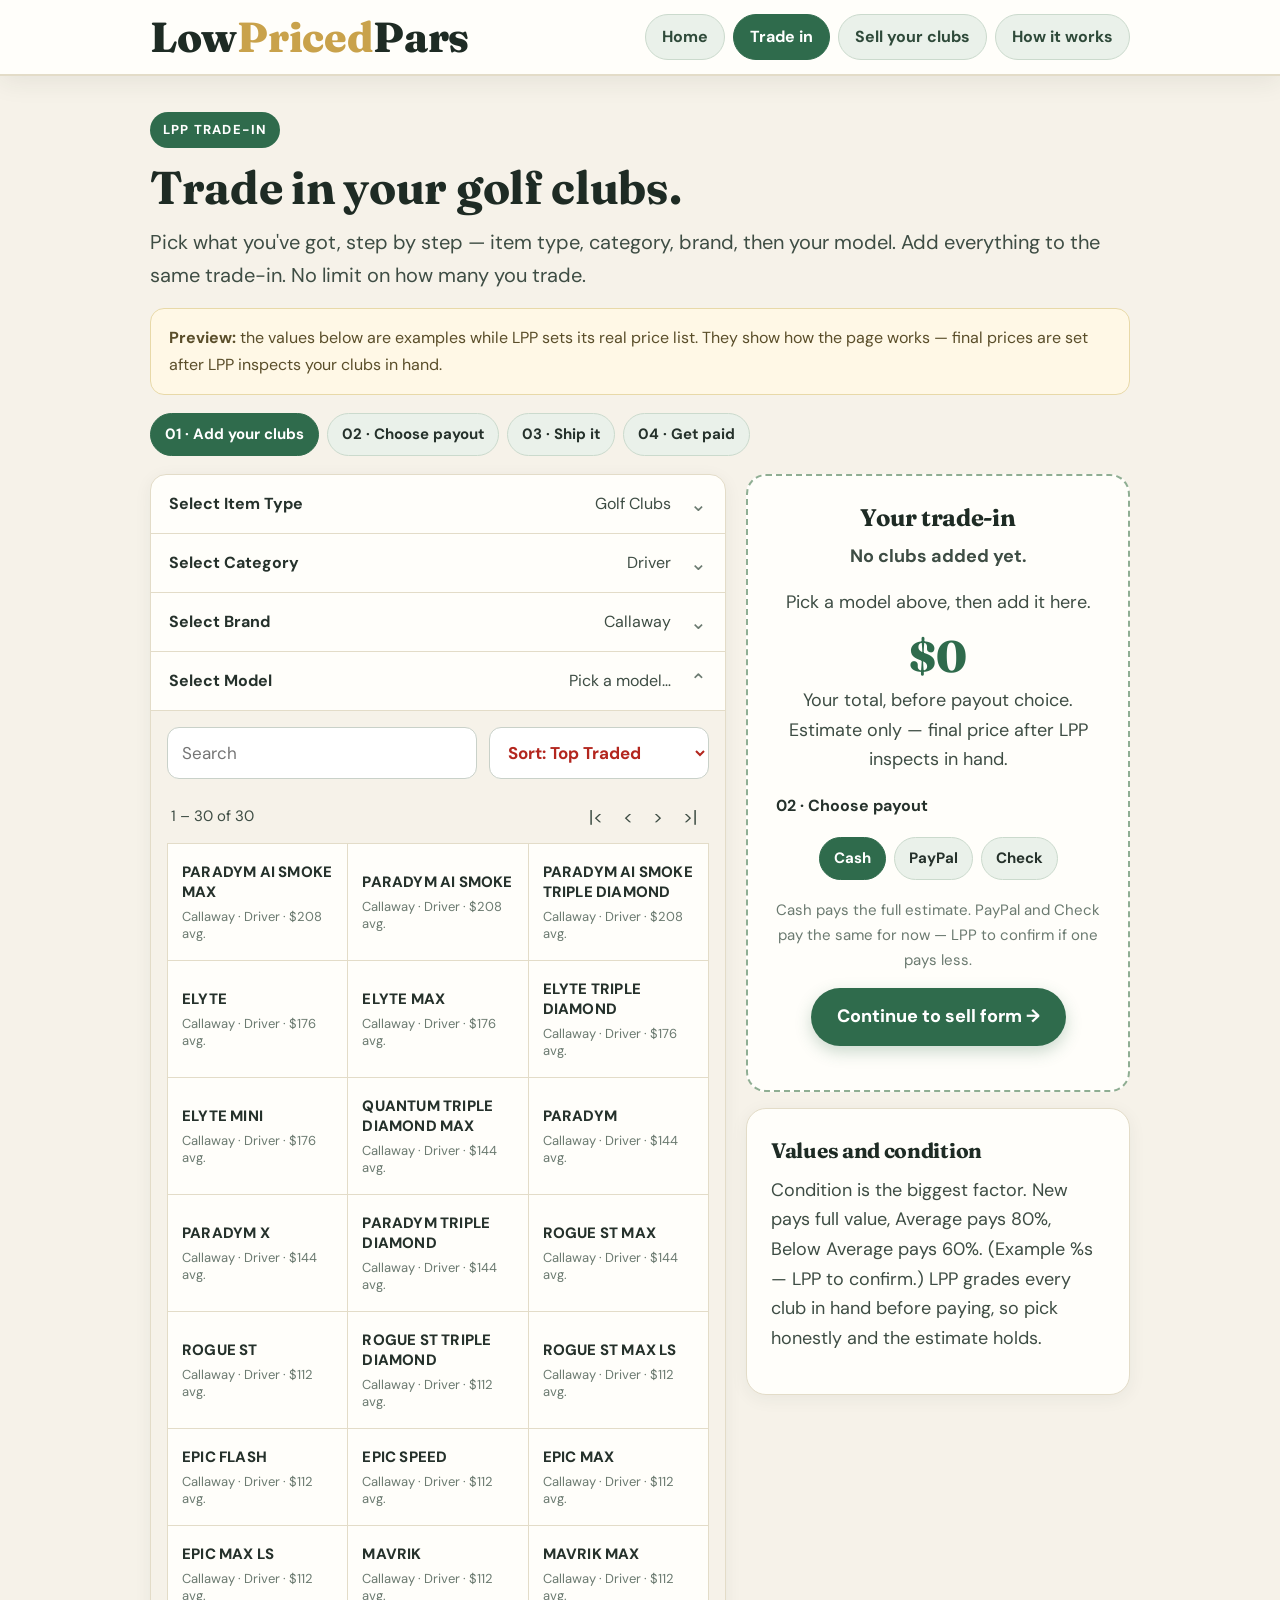
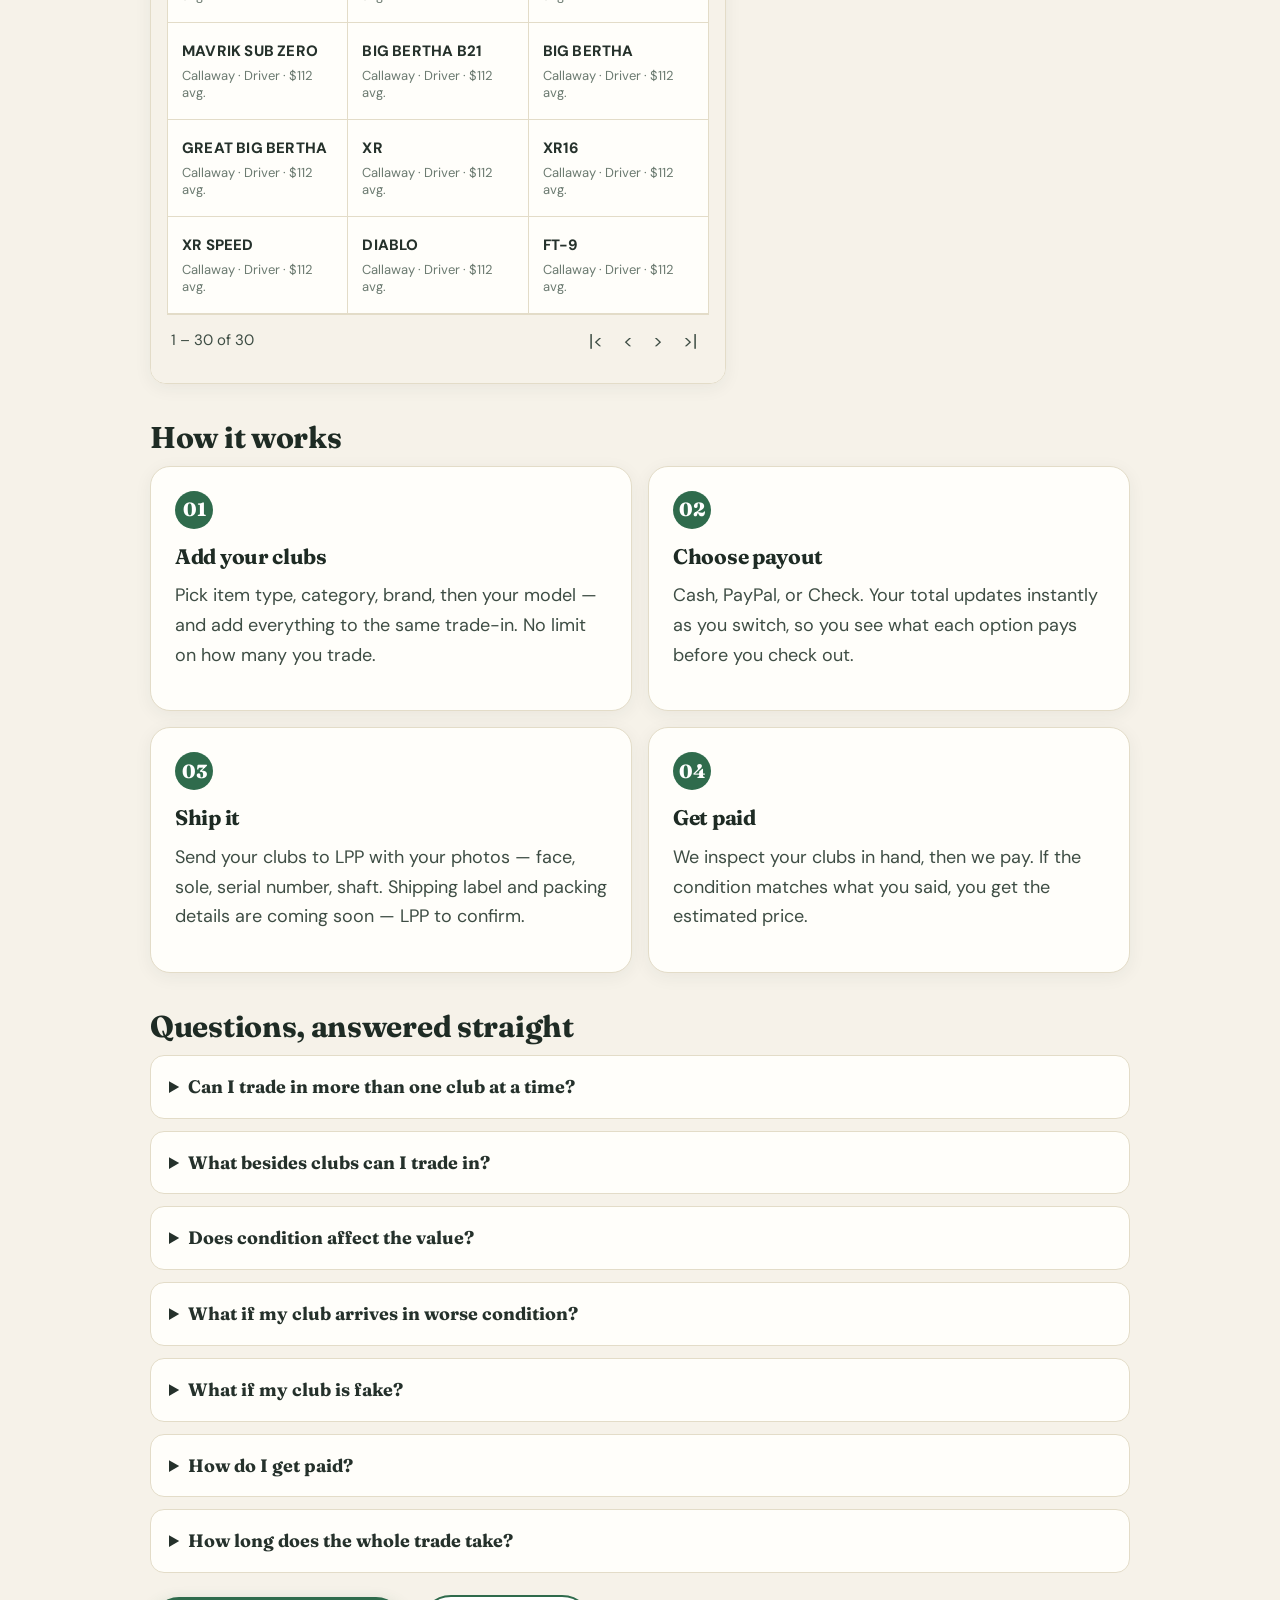
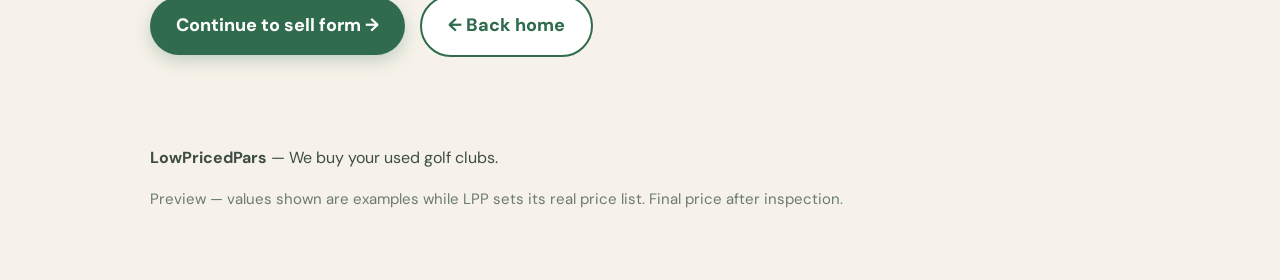
==== commit cf5be427: "Add files via upload" ====
--- a/estimate.html
+++ b/estimate.html
@@ -4,7 +4,7 @@
 <meta charset="UTF-8">
 <meta name="viewport" content="width=device-width, initial-scale=1">
 <title>Trade In Your Golf Clubs — LowPricedPars</title>
-<meta name="description" content="Trade in your used golf clubs with LPP. Search by brand, model, or club type, add everything to one trade-in, choose payout, ship it, get paid.">
+<meta name="description" content="Trade in your used golf clubs with LPP. Pick item type, category, brand, then your model — add everything to one trade-in, choose payout, ship it, get paid.">
 <link rel="stylesheet" href="styles.css">
 </head>
 <body>
@@ -26,7 +26,7 @@
     <section>
       <span class="eyebrow">LPP TRADE-IN</span>
       <h1>Trade in your golf clubs.</h1>
-      <p class="lead">The fastest way to find what your clubs are worth with LPP. Search by brand, model, or club type and add everything to the same trade-in. No limit on how many you trade.</p>
+      <p class="lead">Pick what you've got, step by step — item type, category, brand, then your model. Add everything to the same trade-in. No limit on how many you trade.</p>
       <p class="note" style="margin-top:10px;"><strong>Preview:</strong> the values below are examples while LPP sets its real price list. They show how the page works — final prices are set after LPP inspects your clubs in hand.</p>
 
       <div class="progress">
@@ -36,29 +36,92 @@
         <span>04 · Get paid</span>
       </div>
 
-      <div class="search-bar">
-        <input id="search" type="text" placeholder="Search by brand, model, or club type…  try “Titleist driver”" autocomplete="off">
-      </div>
-      <div class="pill-row" id="typeFilters">
-        <button class="pill on" data-type="All">All clubs</button>
-        <button class="pill" data-type="Driver">Drivers</button>
-        <button class="pill" data-type="Fairway wood">Fairway woods</button>
-        <button class="pill" data-type="Hybrid">Hybrids</button>
-        <button class="pill" data-type="Irons">Irons</button>
-        <button class="pill" data-type="Wedge">Wedges</button>
-        <button class="pill" data-type="Putter">Putters</button>
-      </div>
-      <p class="small" id="resultCount"></p>
-
       <div class="trade-layout">
         <div>
-          <div class="results" id="results"></div>
+          <!-- Dropdowns, like the screenshot: one row per step -->
+          <div class="dd" id="dropdowns">
+            <div class="dd-row" data-dd="itemType">
+              <button class="dd-head" type="button" onclick="toggleDd('itemType')">
+                <span class="dd-label">Select Item Type</span>
+                <span class="dd-value" id="val-itemType">Golf Clubs</span>
+                <span class="dd-chev" id="chev-itemType">⌄</span>
+              </button>
+              <div class="dd-options" id="opt-itemType"></div>
+            </div>
+            <div class="dd-row" data-dd="category">
+              <button class="dd-head" type="button" onclick="toggleDd('category')">
+                <span class="dd-label">Select Category</span>
+                <span class="dd-value" id="val-category">Driver</span>
+                <span class="dd-chev" id="chev-category">⌄</span>
+              </button>
+              <div class="dd-options" id="opt-category"></div>
+            </div>
+            <div class="dd-row" data-dd="brand">
+              <button class="dd-head" type="button" onclick="toggleDd('brand')">
+                <span class="dd-label">Select Brand</span>
+                <span class="dd-value" id="val-brand">Callaway</span>
+                <span class="dd-chev" id="chev-brand">⌄</span>
+              </button>
+              <div class="dd-options" id="opt-brand"></div>
+            </div>
+            <div class="dd-row" data-dd="model">
+              <button class="dd-head" type="button" onclick="toggleDd('model')">
+                <span class="dd-label">Select Model</span>
+                <span class="dd-value" id="val-model">Pick a model…</span>
+                <span class="dd-chev" id="chev-model">⌃</span>
+              </button>
+              <div class="dd-options model-panel" id="opt-model">
+                <div class="model-tools">
+                  <input id="modelSearch" type="text" placeholder="Search" autocomplete="off">
+                  <select id="modelSort">
+                    <option value="top">Sort: Top Traded</option>
+                    <option value="az">Sort: Name A–Z</option>
+                    <option value="low">Sort: Price Low to High</option>
+                    <option value="high">Sort: Price High to Low</option>
+                  </select>
+                </div>
+                <div class="pager">
+                  <span id="pageCount">1 – 30 of 0</span>
+                  <span class="pager-btns">
+                    <button type="button" onclick="goPage('first')">|&lt;</button>
+                    <button type="button" onclick="goPage('prev')">&lt;</button>
+                    <button type="button" onclick="goPage('next')">&gt;</button>
+                    <button type="button" onclick="goPage('last')">&gt;|</button>
+                  </span>
+                </div>
+                <div class="model-grid" id="modelGrid"></div>
+                <div class="pager" style="border-top:1px solid #E3DCC8;">
+                  <span id="pageCount2"></span>
+                  <span class="pager-btns">
+                    <button type="button" onclick="goPage('first')">|&lt;</button>
+                    <button type="button" onclick="goPage('prev')">&lt;</button>
+                    <button type="button" onclick="goPage('next')">&gt;</button>
+                    <button type="button" onclick="goPage('last')">&gt;|</button>
+                  </span>
+                </div>
+              </div>
+            </div>
+          </div>
+
+          <!-- Selected club -->
+          <div class="card" id="selectedCard" style="margin-top:16px; display:none;">
+            <h2 style="font-size:24px;" id="selName"></h2>
+            <p class="small" id="selMeta"></p>
+            <label for="condition">Condition — be honest, it sets the price</label>
+            <select id="condition">
+              <option value="new">New — never used, or looks new</option>
+              <option value="average" selected>Average — normal use, some scuffs</option>
+              <option value="below">Below Average — heavy wear or damage</option>
+            </select>
+            <p style="margin-top:12px;">We'll pay <strong id="selValue" style="font-size:24px;">$ —</strong> <span class="small">· example value</span></p>
+            <p><button class="btn" type="button" onclick="addSelected()">Add to trade-in →</button></p>
+          </div>
         </div>
 
         <div>
           <div class="calc-box cart-box">
             <h2 style="font-size:24px;">Your trade-in</h2>
-            <div id="cartList"><p><strong>No clubs added yet.</strong></p><p>Search above, pick a condition, and add clubs here.</p></div>
+            <div id="cartList"><p><strong>No clubs added yet.</strong></p><p>Pick a model above, then add it here.</p></div>
             <div class="price-big" id="estimatePrice" style="color:#2F6B4C;">$0</div>
             <p id="estimateDetail">Your total, before payout choice. Estimate only — final price after LPP inspects in hand.</p>
 
@@ -81,14 +144,14 @@
 
       <h2 style="margin-top:36px;">How it works</h2>
       <div class="grid">
-        <div class="card"><span class="step-num">01</span><h3>Add your clubs</h3><p>Search by brand, model, or club type and add everything to the same trade-in. Clubs, shafts, and other golf gear are all accepted, with no limit on how many you trade.</p><p><a href="#search"><strong>Start your trade →</strong></a></p></div>
+        <div class="card"><span class="step-num">01</span><h3>Add your clubs</h3><p>Pick item type, category, brand, then your model — and add everything to the same trade-in. No limit on how many you trade.</p></div>
         <div class="card"><span class="step-num">02</span><h3>Choose payout</h3><p>Cash, PayPal, or Check. Your total updates instantly as you switch, so you see what each option pays before you check out.</p></div>
         <div class="card"><span class="step-num">03</span><h3>Ship it</h3><p>Send your clubs to LPP with your photos — face, sole, serial number, shaft. Shipping label and packing details are coming soon — LPP to confirm.</p></div>
         <div class="card"><span class="step-num">04</span><h3>Get paid</h3><p>We inspect your clubs in hand, then we pay. If the condition matches what you said, you get the estimated price.</p></div>
       </div>
 
       <h2 style="margin-top:36px;">Questions, answered straight</h2>
-      <details><summary>Can I trade in more than one club at a time?</summary><p>Yes. Search by brand, model, or club type, and add every club to the same trade-in. There is no limit on how many you trade.</p></details>
+      <details><summary>Can I trade in more than one club at a time?</summary><p>Yes. Pick your models one by one and add every club to the same trade-in. There is no limit on how many you trade.</p></details>
       <details><summary>What besides clubs can I trade in?</summary><p>Clubs, shafts, and other golf gear are accepted. If you're not sure about an item, put it in the sell form and ask.</p></details>
       <details><summary>Does condition affect the value?</summary><p>Yes — it's the biggest factor. The better the condition, the higher the value. Use New, Average, or Below Average, and LPP grades each club in hand before paying.</p></details>
       <details><summary>What if my club arrives in worse condition?</summary><p>We'll send a revised, lower offer. You can accept it, or get the club back.</p></details>
@@ -112,118 +175,247 @@
 </footer>
 
 <script>
-// LPP's own price list — SAMPLE VALUES ONLY, while LPP sets real prices.
-// "value" = what LPP pays for the club in New condition.
-// Average pays 80% of it, Below Average pays 60%. Change the numbers here, the whole page follows.
+// LPP's own model list + price rules — SAMPLE VALUES ONLY, while LPP sets real prices.
+// Lists are newest first ("Top Traded"). Value = what LPP pays in New condition.
+// Average pays 80%, Below Average pays 60%. Change the numbers in sampleValue(), the whole page follows.
 var LPP_PAYS_PERCENT = 100;
 var CONDITION_PAY = { "new": 1.0, "average": 0.8, "below": 0.6 };
-var CONDITION_LABEL = { "new": "New", "average": "Average", "below": "Below Average" };
-
-var CATALOG = [
-  { brand: "Titleist", model: "TSR2 Driver", type: "Driver", value: 220 },
-  { brand: "Titleist", model: "TSR3 Driver", type: "Driver", value: 230 },
-  { brand: "Titleist", model: "TSR4 Driver", type: "Driver", value: 240 },
-  { brand: "Titleist", model: "TSi2 Driver", type: "Driver", value: 190 },
-  { brand: "Titleist", model: "TSi3 Driver", type: "Driver", value: 200 },
-  { brand: "Titleist", model: "GT2 Driver", type: "Driver", value: 240 },
-  { brand: "Titleist", model: "GT3 Driver", type: "Driver", value: 250 },
-  { brand: "Titleist", model: "GT4 Driver", type: "Driver", value: 260 },
-  { brand: "Titleist", model: "AP2 Irons", type: "Irons", value: 360 },
-  { brand: "Titleist", model: "T100 Irons", type: "Irons", value: 420 },
-  { brand: "Titleist", model: "T150 Irons", type: "Irons", value: 430 },
-  { brand: "Titleist", model: "T200 Irons", type: "Irons", value: 380 },
-  { brand: "Titleist", model: "Vokey SM9 Wedge", type: "Wedge", value: 75 },
-  { brand: "Titleist", model: "Vokey SM10 Wedge", type: "Wedge", value: 85 },
-  { brand: "Titleist", model: "Scotty Cameron Putter", type: "Putter", value: 260 },
-  { brand: "Callaway", model: "Paradym Driver", type: "Driver", value: 240 },
-  { brand: "Callaway", model: "Paradym Ai Smoke Driver", type: "Driver", value: 260 },
-  { brand: "Callaway", model: "Rogue ST Max Driver", type: "Driver", value: 180 },
-  { brand: "Callaway", model: "Epic Speed Driver", type: "Driver", value: 170 },
-  { brand: "Callaway", model: "Mavrik Driver", type: "Driver", value: 150 },
-  { brand: "Callaway", model: "Apex Irons", type: "Irons", value: 350 },
-  { brand: "Callaway", model: "Apex Pro Irons", type: "Irons", value: 380 },
-  { brand: "Callaway", model: "Jaws Raw Wedge", type: "Wedge", value: 80 },
-  { brand: "Callaway", model: "Odyssey Putter", type: "Putter", value: 140 },
-  { brand: "TaylorMade", model: "Stealth 2 Driver", type: "Driver", value: 230 },
-  { brand: "TaylorMade", model: "Stealth Driver", type: "Driver", value: 200 },
-  { brand: "TaylorMade", model: "Qi10 Driver", type: "Driver", value: 250 },
-  { brand: "TaylorMade", model: "Qi35 Driver", type: "Driver", value: 270 },
-  { brand: "TaylorMade", model: "SIM2 Driver", type: "Driver", value: 180 },
-  { brand: "TaylorMade", model: "P790 Irons", type: "Irons", value: 420 },
-  { brand: "TaylorMade", model: "P770 Irons", type: "Irons", value: 400 },
-  { brand: "TaylorMade", model: "MG4 Wedge", type: "Wedge", value: 85 },
-  { brand: "TaylorMade", model: "Spider Putter", type: "Putter", value: 180 },
-  { brand: "Ping", model: "G430 Driver", type: "Driver", value: 230 },
-  { brand: "Ping", model: "G425 Driver", type: "Driver", value: 180 },
-  { brand: "Ping", model: "G410 Driver", type: "Driver", value: 150 },
-  { brand: "Ping", model: "i230 Irons", type: "Irons", value: 400 },
-  { brand: "Ping", model: "i525 Irons", type: "Irons", value: 360 },
-  { brand: "Ping", model: "G430 Irons", type: "Irons", value: 380 },
-  { brand: "Ping", model: "Glide Wedge", type: "Wedge", value: 70 },
-  { brand: "Ping", model: "Anser Putter", type: "Putter", value: 130 },
-  { brand: "Cobra", model: "Aerojet Driver", type: "Driver", value: 210 },
-  { brand: "Cobra", model: "LTDx Driver", type: "Driver", value: 180 },
-  { brand: "Cobra", model: "King Radspeed Driver", type: "Driver", value: 160 },
-  { brand: "Cobra", model: "King Forged Irons", type: "Irons", value: 340 },
-  { brand: "Cobra", model: "King Snakebite Wedge", type: "Wedge", value: 65 },
-  { brand: "Mizuno", model: "ST-Z 230 Driver", type: "Driver", value: 200 },
-  { brand: "Mizuno", model: "ST-X 230 Driver", type: "Driver", value: 190 },
-  { brand: "Mizuno", model: "JPX 923 Irons", type: "Irons", value: 360 },
-  { brand: "Mizuno", model: "JPX 925 Irons", type: "Irons", value: 380 },
-  { brand: "Mizuno", model: "T24 Wedge", type: "Wedge", value: 80 },
-  { brand: "Mizuno", model: "M Craft Putter", type: "Putter", value: 150 }
-];
-
+
+var ITEM_TYPES = ["Golf Clubs"];
+var CATEGORIES = ["Driver", "Fairway Wood", "Hybrid", "Irons", "Wedge", "Putter", "Full Set"];
+var BRANDS = ["Callaway", "Titleist", "TaylorMade", "Ping", "Cobra", "Mizuno", "Srixon", "Cleveland", "Wilson", "Tour Edge", "Other"];
+
+// Models per brand, per category. Newest / most traded first.
+var MODELS = {
+  "Callaway": {
+    "Driver": ["Paradym Ai Smoke Max", "Paradym Ai Smoke", "Paradym Ai Smoke Triple Diamond", "Elyte", "Elyte Max", "Elyte Triple Diamond", "Elyte Mini", "Quantum Triple Diamond Max", "Paradym", "Paradym X", "Paradym Triple Diamond", "Rogue ST Max", "Rogue ST", "Rogue ST Triple Diamond", "Rogue ST Max LS", "Epic Flash", "Epic Speed", "Epic Max", "Epic Max LS", "Mavrik", "Mavrik Max", "Mavrik Sub Zero", "Big Bertha B21", "Big Bertha", "Great Big Bertha", "XR", "XR16", "XR Speed", "Diablo", "FT-9"],
+    "Fairway Wood": ["Paradym Ai Smoke Fairway", "Paradym Fairway", "Rogue ST Max Fairway", "Epic Speed Fairway", "Mavrik Fairway", "Big Bertha B21 Fairway"],
+    "Hybrid": ["Paradym Ai Smoke Hybrid", "Paradym Hybrid", "Rogue ST Max Hybrid", "Epic Super Hybrid", "Mavrik Hybrid", "Big Bertha Hybrid"],
+    "Irons": ["Apex Irons", "Apex Pro Irons", "Apex DCB Irons", "Paradym Irons", "Paradym X Irons", "Rogue ST Max Irons", "Rogue ST Pro Irons", "Epic Forged Irons", "Mavrik Irons", "Mavrik Max Irons", "Big Bertha Irons", "X Forged Irons"],
+    "Wedge": ["Jaws Raw Wedge", "Jaws MD5 Wedge", "Mack Daddy CB Wedge", "Sure Out Wedge"],
+    "Putter": ["Odyssey Putter", "Odyssey White Hot Putter", "Odyssey Toulon Putter", "Odyssey 2-Ball Putter"],
+    "Full Set": ["Paradym Full Set", "Rogue ST Max Full Set", "Mavrik Full Set", "Big Bertha Full Set", "Strata Full Set"]
+  },
+  "Titleist": {
+    "Driver": ["GT1 Driver", "GT2 Driver", "GT3 Driver", "GT4 Driver", "TSR1 Driver", "TSR2 Driver", "TSR3 Driver", "TSR4 Driver", "TSi1 Driver", "TSi2 Driver", "TSi3 Driver", "TSi4 Driver", "TS1 Driver", "TS2 Driver", "TS3 Driver", "TS4 Driver", "917 D2 Driver", "917 D3 Driver", "915 D2 Driver", "915 D3 Driver", "910 D2 Driver", "910 D3 Driver"],
+    "Fairway Wood": ["GT2 Fairway", "GT3 Fairway", "TSR2 Fairway", "TSR3 Fairway", "TSi2 Fairway", "TS2 Fairway", "917 F2 Fairway"],
+    "Hybrid": ["GT2 Hybrid", "GT3 Hybrid", "TSR2 Hybrid", "TSR3 Hybrid", "TSi2 Hybrid", "TS2 Hybrid", "818 H1 Hybrid"],
+    "Irons": ["T100 Irons", "T150 Irons", "T200 Irons", "T350 Irons", "AP2 Irons", "AP1 Irons", "AP3 Irons", "T-MB Irons", "U505 Irons", "620 MB Irons", "620 CB Irons"],
+    "Wedge": ["Vokey SM10 Wedge", "Vokey SM9 Wedge", "Vokey SM8 Wedge", "Vokey SM7 Wedge"],
+    "Putter": ["Scotty Cameron Putter", "Scotty Cameron Newport Putter", "Scotty Cameron Phantom Putter"],
+    "Full Set": ["T200 Full Set", "AP2 Full Set"]
+  },
+  "TaylorMade": {
+    "Driver": ["Qi35 Driver", "Qi35 Max Driver", "Qi35 LS Driver", "Qi10 Driver", "Qi10 Max Driver", "Qi10 LS Driver", "Stealth 2 Driver", "Stealth 2 Plus Driver", "Stealth 2 HD Driver", "Stealth Driver", "Stealth Plus Driver", "Stealth HD Driver", "SIM2 Driver", "SIM2 Max Driver", "SIM2 Max D Driver", "SIM Driver", "SIM Max Driver", "SIM Max D Driver", "M6 Driver", "M5 Driver", "M4 Driver", "M3 Driver", "M2 Driver", "M1 Driver"],
+    "Fairway Wood": ["Qi10 Fairway", "Stealth 2 Fairway", "Stealth Fairway", "SIM2 Fairway", "SIM Fairway", "M6 Fairway", "M4 Fairway"],
+    "Hybrid": ["Qi10 Rescue", "Stealth 2 Rescue", "Stealth Rescue", "SIM2 Rescue", "SIM Rescue", "M6 Rescue"],
+    "Irons": ["P790 Irons", "P770 Irons", "P7MB Irons", "P7MC Irons", "P760 Irons", "P730 Irons", "Qi Irons", "Stealth Irons", "SIM2 Max Irons", "SIM Max Irons", "M6 Irons", "M4 Irons"],
+    "Wedge": ["MG4 Wedge", "MG3 Wedge", "MG2 Wedge", "Hi-Toe 3 Wedge"],
+    "Putter": ["Spider Putter", "Spider Tour Putter", "Spider GT Putter", "TP Hydro Blast Putter"],
+    "Full Set": ["P790 Full Set", "Stealth Full Set", "SIM2 Max Full Set"]
+  },
+  "Ping": {
+    "Driver": ["G430 Max Driver", "G430 LST Driver", "G430 SFT Driver", "G425 Max Driver", "G425 LST Driver", "G425 SFT Driver", "G410 Plus Driver", "G410 LST Driver", "G410 SFT Driver", "G400 Max Driver", "G400 LST Driver", "G400 SFT Driver", "G400 Driver", "G30 Driver", "G25 Driver", "G20 Driver", "G15 Driver"],
+    "Fairway Wood": ["G430 Fairway", "G425 Fairway", "G410 Fairway", "G400 Fairway", "G30 Fairway"],
+    "Hybrid": ["G430 Hybrid", "G425 Hybrid", "G410 Hybrid", "G400 Hybrid", "G30 Hybrid"],
+    "Irons": ["i230 Irons", "i525 Irons", "i210 Irons", "i200 Irons", "i59 Irons", "G430 Irons", "G425 Irons", "G410 Irons", "G400 Irons", "G30 Irons"],
+    "Wedge": ["Glide 4.0 Wedge", "Glide 3.0 Wedge", "Glide 2.0 Wedge"],
+    "Putter": ["Anser Putter", "Anser 2 Putter", "Prime Tyne Putter", "Sigma 2 Putter"],
+    "Full Set": ["G430 Full Set", "G425 Full Set"]
+  },
+  "Cobra": {
+    "Driver": ["DarkSpeed Driver", "DarkSpeed Max Driver", "DarkSpeed LS Driver", "Aerojet Driver", "Aerojet Max Driver", "Aerojet LS Driver", "LTDx Driver", "LTDx Max Driver", "LTDx LS Driver", "King Radspeed Driver", "King Radspeed XB Driver", "King Radspeed XD Driver", "King F9 Speedback Driver", "King F8 Driver", "King F7 Driver"],
+    "Fairway Wood": ["DarkSpeed Fairway", "Aerojet Fairway", "LTDx Fairway", "King Radspeed Fairway", "King F9 Fairway"],
+    "Hybrid": ["DarkSpeed Hybrid", "Aerojet Hybrid", "LTDx Hybrid", "King Radspeed Hybrid", "King F9 Hybrid"],
+    "Irons": ["King Forged Irons", "King Tour Irons", "King Forged Tec Irons", "DarkSpeed Irons", "Aerojet Irons", "LTDx Irons", "King F9 Irons"],
+    "Wedge": ["King Snakebite Wedge", "King MIM Wedge"],
+    "Putter": ["King Vintage Putter", "King 3D Printed Putter"],
+    "Full Set": ["DarkSpeed Full Set", "Aerojet Full Set"]
+  },
+  "Mizuno": {
+    "Driver": ["ST-Z 230 Driver", "ST-X 230 Driver", "ST-Z 220 Driver", "ST-X 220 Driver", "ST200 Driver", "ST190 Driver", "ST180 Driver", "JPX 850 Driver", "JPX 900 Driver"],
+    "Fairway Wood": ["ST-Z 230 Fairway", "ST-X 230 Fairway", "ST200 Fairway", "JPX 900 Fairway"],
+    "Hybrid": ["CLK Hybrid", "JPX 900 Hybrid", "ST200 Hybrid"],
+    "Irons": ["JPX 923 Irons", "JPX 925 Irons", "JPX 921 Irons", "JPX 919 Irons", "JPX 900 Irons", "MP-20 Irons", "MP-18 Irons", "T-Zoid Irons"],
+    "Wedge": ["T24 Wedge", "T22 Wedge", "S18 Wedge"],
+    "Putter": ["M Craft Putter", "M Craft OMOI Putter"],
+    "Full Set": ["JPX 923 Full Set"]
+  },
+  "Srixon": {
+    "Driver": ["ZX5 Mk II Driver", "ZX7 Mk II Driver", "ZX5 Driver", "ZX7 Driver", "Z 785 Driver", "Z 585 Driver", "Z 765 Driver", "Z 565 Driver"],
+    "Fairway Wood": ["ZX Mk II Fairway", "ZX Fairway", "Z F85 Fairway"],
+    "Hybrid": ["ZX Mk II Hybrid", "ZX Hybrid", "Z H85 Hybrid"],
+    "Irons": ["ZX5 Mk II Irons", "ZX7 Mk II Irons", "ZX5 Irons", "ZX7 Irons", "Z 785 Irons", "Z 585 Irons"],
+    "Wedge": ["Cleveland RTX Wedge", "Srixon Wedge"],
+    "Putter": ["Srixon Putter"],
+    "Full Set": ["ZX5 Full Set"]
+  },
+  "Cleveland": {
+    "Driver": ["Launcher XL Driver", "Launcher XL Lite Driver", "Launcher HB Turbo Driver", "Launcher Turbo Driver"],
+    "Fairway Wood": ["Launcher XL Fairway", "Launcher HB Turbo Fairway"],
+    "Hybrid": ["Launcher XL Halo Hybrid", "Launcher HB Turbo Hybrid"],
+    "Irons": ["Launcher XL Irons", "Launcher UHX Irons", "Launcher HB Irons"],
+    "Wedge": ["RTX 6 ZipCore Wedge", "RTX ZipCore Wedge", "CBX 2 Wedge"],
+    "Putter": ["HB Soft Putter", "Frontline Putter"],
+    "Full Set": ["Launcher XL Full Set"]
+  },
+  "Wilson": {
+    "Driver": ["D9 Driver", "D7 Driver", "Staff Model Driver", "C300 Driver"],
+    "Fairway Wood": ["D9 Fairway", "D7 Fairway", "Staff Model Fairway"],
+    "Hybrid": ["D9 Hybrid", "D7 Hybrid"],
+    "Irons": ["D9 Irons", "D7 Irons", "Staff Model CB Irons", "Staff Model Blade Irons"],
+    "Wedge": ["Staff Model Wedge", "Harmonized Wedge"],
+    "Putter": ["Staff Model Putter", "Infinite Putter"],
+    "Full Set": ["D9 Full Set", "Profile Full Set"]
+  },
+  "Tour Edge": {
+    "Driver": ["Exotics C723 Driver", "Exotics E723 Driver", "Exotics C722 Driver", "Exotics E722 Driver", "Hot Launch C524 Driver"],
+    "Fairway Wood": ["Exotics C723 Fairway", "Exotics E723 Fairway", "Hot Launch C524 Fairway"],
+    "Hybrid": ["Exotics C723 Hybrid", "Exotics E723 Hybrid", "Hot Launch C524 Hybrid"],
+    "Irons": ["Exotics C723 Irons", "Exotics E723 Irons", "Hot Launch C524 Irons"],
+    "Wedge": ["Exotics Wedge"],
+    "Putter": ["Exotics Putter"],
+    "Full Set": ["Hot Launch Full Set"]
+  },
+  "Other": {
+    "Driver": ["Other Driver — tell us in the sell form"],
+    "Fairway Wood": ["Other Fairway Wood — tell us in the sell form"],
+    "Hybrid": ["Other Hybrid — tell us in the sell form"],
+    "Irons": ["Other Irons — tell us in the sell form"],
+    "Wedge": ["Other Wedge — tell us in the sell form"],
+    "Putter": ["Other Putter — tell us in the sell form"],
+    "Full Set": ["Other Full Set — tell us in the sell form"]
+  }
+};
+
+// Sample value by category + how new the model is (its place in the list).
+function sampleValue(category, pos) {
+  var base = { "Driver": [260, 220, 180, 140], "Fairway Wood": [180, 150, 120, 90], "Hybrid": [160, 130, 100, 80], "Irons": [420, 360, 300, 240], "Wedge": [85, 75, 65, 55], "Putter": [200, 150, 110, 80], "Full Set": [600, 500, 400, 300] }[category] || [150, 120, 100, 80];
+  var tier = pos < 3 ? 0 : pos < 7 ? 1 : pos < 12 ? 2 : 3;
+  return base[tier];
+}
+
+var state = { itemType: "Golf Clubs", category: "Driver", brand: "Callaway", model: null, page: 1, sort: "top", query: "" };
 var cart = [];
 var payout = "Cash";
-var activeType = "All";
+var PAGE_SIZE = 30;
+
+function modelList() {
+  var names = (MODELS[state.brand] && MODELS[state.brand][state.category]) || [];
+  var list = names.map(function (name, i) {
+    return { brand: state.brand, model: name, type: state.category, value: sampleValue(state.category, i), pos: i };
+  });
+  var q = state.query.trim().toLowerCase();
+  if (q) list = list.filter(function (c) { return (c.brand + " " + c.model + " " + c.type).toLowerCase().indexOf(q) !== -1; });
+  if (state.sort === "az") list = list.slice().sort(function (a, b) { return a.model.localeCompare(b.model); });
+  if (state.sort === "low") list = list.slice().sort(function (a, b) { return a.value - b.value; });
+  if (state.sort === "high") list = list.slice().sort(function (a, b) { return b.value - a.value; });
+  return list;
+}
 
 function clubValue(c, cond) {
   return Math.round(c.value * LPP_PAYS_PERCENT / 100 * CONDITION_PAY[cond]);
 }
 
-function renderResults() {
-  var q = document.getElementById("search").value.trim().toLowerCase();
-  var list = CATALOG.filter(function (c) {
-    var hay = (c.brand + " " + c.model + " " + c.type).toLowerCase();
-    if (activeType !== "All" && c.type !== activeType) return false;
-    if (q && hay.indexOf(q) === -1) return false;
-    return true;
+function fillOptions(id, items, current, onPick) {
+  var el = document.getElementById(id);
+  el.innerHTML = "";
+  items.forEach(function (item) {
+    var b = document.createElement("button");
+    b.type = "button";
+    b.className = "dd-option" + (item === current ? " on" : "");
+    b.textContent = item;
+    b.onclick = function () { onPick(item); };
+    el.appendChild(b);
   });
-  document.getElementById("resultCount").textContent = list.length + (list.length === 1 ? " club found" : " clubs found") + " — example values";
-  var html = "";
-  list.forEach(function (c, i) {
-    var idx = CATALOG.indexOf(c);
-    html += '<div class="card result-card">'
-      + '<p class="small" style="margin-bottom:2px;">' + c.brand.toUpperCase() + ' · ' + c.type.toUpperCase() + '</p>'
-      + '<h3>' + c.model + '</h3>'
-      + '<label>Condition</label>'
-      + '<select id="cond-' + idx + '" onchange="updateCardValue(' + idx + ')">'
-      + '<option value="new">New</option>'
-      + '<option value="average" selected>Average</option>'
-      + '<option value="below">Below Average</option>'
-      + '</select>'
-      + '<p style="margin-top:10px;">We\'ll pay <strong id="val-' + idx + '">$' + clubValue(c, "average") + '</strong> <span class="small">· example value</span></p>'
-      + '<p><button class="btn" type="button" onclick="addClub(' + idx + ')">Add to trade-in →</button></p>'
-      + '</div>';
+}
+
+function renderDropdowns() {
+  document.getElementById("val-itemType").textContent = state.itemType;
+  document.getElementById("val-category").textContent = state.category;
+  document.getElementById("val-brand").textContent = state.brand;
+  document.getElementById("val-model").textContent = state.model ? state.model.model : "Pick a model…";
+  fillOptions("opt-itemType", ITEM_TYPES, state.itemType, function (v) { state.itemType = v; closeAllDd(); renderDropdowns(); });
+  fillOptions("opt-category", CATEGORIES, state.category, function (v) { state.category = v; state.model = null; state.page = 1; closeAllDd(); renderDropdowns(); renderModels(); renderSelected(); });
+  fillOptions("opt-brand", BRANDS, state.brand, function (v) { state.brand = v; state.model = null; state.page = 1; closeAllDd(); renderDropdowns(); renderModels(); renderSelected(); });
+}
+
+function closeAllDd() {
+  document.querySelectorAll(".dd-options").forEach(function (el) { el.classList.remove("open"); });
+  document.querySelectorAll(".dd-chev").forEach(function (el) { el.textContent = "⌄"; });
+}
+function toggleDd(which) {
+  var panel = document.getElementById("opt-" + which);
+  var wasOpen = panel.classList.contains("open");
+  closeAllDd();
+  if (!wasOpen) {
+    panel.classList.add("open");
+    document.getElementById("chev-" + which).textContent = "⌃";
+    if (which === "model") renderModels();
+  }
+}
+
+function renderModels() {
+  var list = modelList();
+  var pages = Math.max(1, Math.ceil(list.length / PAGE_SIZE));
+  if (state.page > pages) state.page = pages;
+  var start = (state.page - 1) * PAGE_SIZE;
+  var pageItems = list.slice(start, start + PAGE_SIZE);
+  var countText = list.length ? (start + 1) + " – " + Math.min(start + PAGE_SIZE, list.length) + " of " + list.length : "0 of 0";
+  document.getElementById("pageCount").textContent = countText;
+  document.getElementById("pageCount2").textContent = countText;
+  var grid = document.getElementById("modelGrid");
+  grid.innerHTML = "";
+  pageItems.forEach(function (c) {
+    var t = document.createElement("button");
+    t.type = "button";
+    t.className = "model-tile" + (state.model && state.model.model === c.model && state.model.brand === c.brand ? " on" : "");
+    t.innerHTML = "<span class=\"model-name\">" + c.model.toUpperCase() + "</span>"
+      + "<span class=\"model-meta\">" + c.brand + " · " + c.type + " · $" + clubValue(c, "average") + " avg.</span>";
+    t.onclick = function () { selectModel(c); };
+    grid.appendChild(t);
   });
-  if (!list.length) html = '<div class="card"><h3>No clubs found</h3><p>Try a different brand, model, or club type — or pick "Other" in the sell form and tell us what you have.</p></div>';
-  document.getElementById("results").innerHTML = html;
-}
-
-function updateCardValue(idx) {
-  var c = CATALOG[idx];
-  var cond = document.getElementById("cond-" + idx).value;
-  document.getElementById("val-" + idx).textContent = "$" + clubValue(c, cond);
-}
-
-function addClub(idx) {
-  var c = CATALOG[idx];
-  var cond = document.getElementById("cond-" + idx).value;
-  cart.push({ name: c.brand + " " + c.model, cond: CONDITION_LABEL[cond], value: clubValue(c, cond) });
+  if (!pageItems.length) grid.innerHTML = "<p style=\"grid-column:1/-1;\">No models found — try a different search, or pick “Other” and tell us in the sell form.</p>";
+}
+
+function goPage(dir) {
+  var pages = Math.max(1, Math.ceil(modelList().length / PAGE_SIZE));
+  if (dir === "first") state.page = 1;
+  if (dir === "prev") state.page = Math.max(1, state.page - 1);
+  if (dir === "next") state.page = Math.min(pages, state.page + 1);
+  if (dir === "last") state.page = pages;
+  renderModels();
+}
+
+function selectModel(c) {
+  state.model = c;
+  closeAllDd();
+  renderDropdowns();
+  renderSelected();
+}
+
+function renderSelected() {
+  var card = document.getElementById("selectedCard");
+  if (!state.model) { card.style.display = "none"; return; }
+  card.style.display = "block";
+  document.getElementById("selName").textContent = state.model.brand + " " + state.model.model;
+  document.getElementById("selMeta").textContent = state.model.type + " · " + state.model.brand;
+  updateSelValue();
+}
+function updateSelValue() {
+  if (!state.model) return;
+  var cond = document.getElementById("condition").value;
+  document.getElementById("selValue").textContent = "$" + clubValue(state.model, cond);
+}
+document.getElementById("condition").addEventListener("change", updateSelValue);
+
+function addSelected() {
+  if (!state.model) return;
+  var cond = document.getElementById("condition").value;
+  var label = { "new": "New", "average": "Average", "below": "Below Average" }[cond];
+  cart.push({ name: state.model.brand + " " + state.model.model, cond: label, value: clubValue(state.model, cond) });
   renderCart();
 }
-
 function removeClub(i) { cart.splice(i, 1); renderCart(); }
 
 function renderCart() {
@@ -231,7 +423,7 @@
   var priceEl = document.getElementById("estimatePrice");
   var detailEl = document.getElementById("estimateDetail");
   if (!cart.length) {
-    listEl.innerHTML = "<p><strong>No clubs added yet.</strong></p><p>Search above, pick a condition, and add clubs here.</p>";
+    listEl.innerHTML = "<p><strong>No clubs added yet.</strong></p><p>Pick a model above, then add it here.</p>";
     priceEl.textContent = "$0";
     detailEl.textContent = "Your total, before payout choice. Estimate only — final price after LPP inspects in hand.";
     return;
@@ -247,15 +439,8 @@
   detailEl.textContent = cart.length + (cart.length === 1 ? " club" : " clubs") + " in your trade-in · " + payout + " · Estimate only — final price after LPP inspects in hand.";
 }
 
-document.getElementById("search").addEventListener("input", renderResults);
-document.querySelectorAll("#typeFilters .pill").forEach(function (el) {
-  el.addEventListener("click", function () {
-    activeType = el.getAttribute("data-type");
-    document.querySelectorAll("#typeFilters .pill").forEach(function (s) { s.classList.remove("on"); });
-    el.classList.add("on");
-    renderResults();
-  });
-});
+document.getElementById("modelSearch").addEventListener("input", function (e) { state.query = e.target.value; state.page = 1; renderModels(); });
+document.getElementById("modelSort").addEventListener("change", function (e) { state.sort = e.target.value; state.page = 1; renderModels(); });
 document.querySelectorAll("#payoutRow span").forEach(function (el) {
   el.addEventListener("click", function () {
     payout = el.getAttribute("data-pay");
@@ -266,8 +451,13 @@
   });
 });
 
-renderResults();
+renderDropdowns();
+renderModels();
+renderSelected();
 renderCart();
+// Model panel starts open, like in the screenshot.
+document.getElementById("opt-model").classList.add("open");
+document.getElementById("chev-model").textContent = "⌃";
 </script>
 
 </body>
--- a/styles.css
+++ b/styles.css
@@ -171,3 +171,44 @@
 .result-card h3 { font-size: 19px; }
 .cart-box { position: sticky; top: 90px; }
 @media (max-width: 860px) { .cart-box { position: static; } }
+
+/* Dropdown mode — one row per step, like the screenshot */
+.dd { border: 1px solid #E3DCC8; border-radius: 16px; overflow: hidden; background: #FFFEFA; box-shadow: 0 4px 18px rgba(37,49,43,0.06); }
+.dd-row + .dd-row { border-top: 1px solid #E3DCC8; }
+.dd-head {
+  width: 100%; display: grid; grid-template-columns: 1fr auto 24px; gap: 12px; align-items: center;
+  background: none; border: 0; cursor: pointer; padding: 16px 18px; font-family: inherit; text-align: left;
+}
+.dd-head:hover { background: #F6F2E9; }
+.dd-label { font-weight: 700; font-size: 16px; color: #25312B; }
+.dd-value { font-size: 16px; color: #3E4D44; text-align: right; }
+.dd-chev { font-size: 20px; color: #6B7A70; text-align: right; }
+.dd-options { display: none; border-top: 1px solid #E3DCC8; background: #F6F2E9; max-height: 320px; overflow-y: auto; }
+.dd-options.open { display: block; }
+.dd-option {
+  display: block; width: 100%; text-align: left; background: none; border: 0; cursor: pointer;
+  padding: 12px 18px; font-family: inherit; font-size: 16px; color: #25312B;
+}
+.dd-option:hover { background: #EAF1EA; }
+.dd-option.on { background: #2F6B4C; color: #fff; font-weight: 700; }
+.model-panel { max-height: none; overflow: visible; padding: 16px; }
+.model-tools { display: grid; grid-template-columns: 1fr 220px; gap: 12px; margin-bottom: 12px; }
+@media (max-width: 620px) { .model-tools { grid-template-columns: 1fr; } }
+.model-tools input, .model-tools select { margin: 0; }
+.model-tools select { color: #B3261E; font-weight: 700; }
+.pager { display: flex; justify-content: space-between; align-items: center; gap: 12px; padding: 10px 4px; font-size: 15px; color: #3E4D44; flex-wrap: wrap; }
+.pager-btns button {
+  background: none; border: 0; cursor: pointer; font-size: 18px; color: #3E4D44; padding: 4px 8px; font-family: inherit;
+}
+.pager-btns button:hover { color: #2F6B4C; }
+.model-grid { display: grid; grid-template-columns: 1fr 1fr 1fr; gap: 1px; background: #E3DCC8; border: 1px solid #E3DCC8; }
+@media (max-width: 620px) { .model-grid { grid-template-columns: 1fr; } }
+.model-tile {
+  background: #FFFEFA; border: 0; cursor: pointer; padding: 18px 14px; text-align: left; font-family: inherit; min-height: 86px;
+  display: flex; flex-direction: column; gap: 6px; justify-content: center;
+}
+.model-tile:hover { background: #EAF1EA; }
+.model-tile.on { background: #2F6B4C; }
+.model-tile.on .model-name, .model-tile.on .model-meta { color: #fff; }
+.model-name { font-weight: 800; font-size: 15px; letter-spacing: 0.2px; color: #25312B; }
+.model-meta { font-size: 13px; color: #6B7A70; }
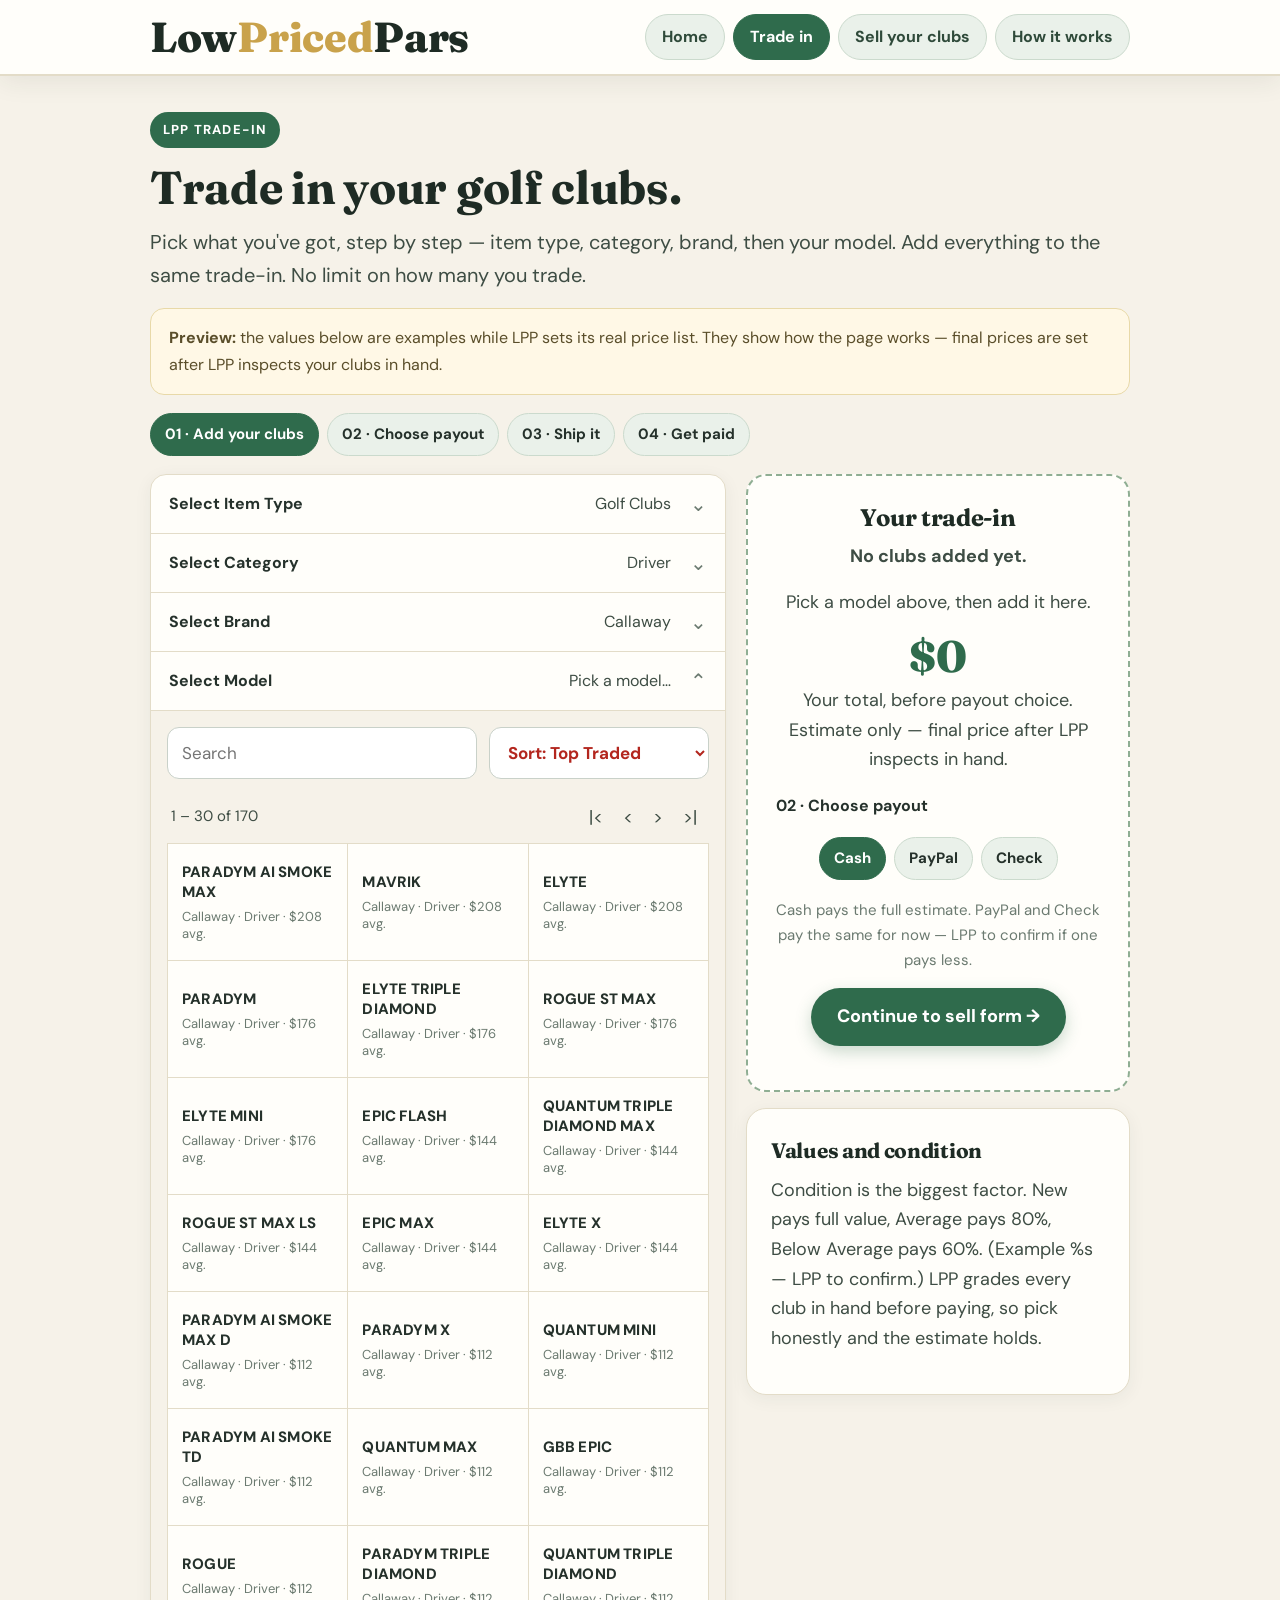
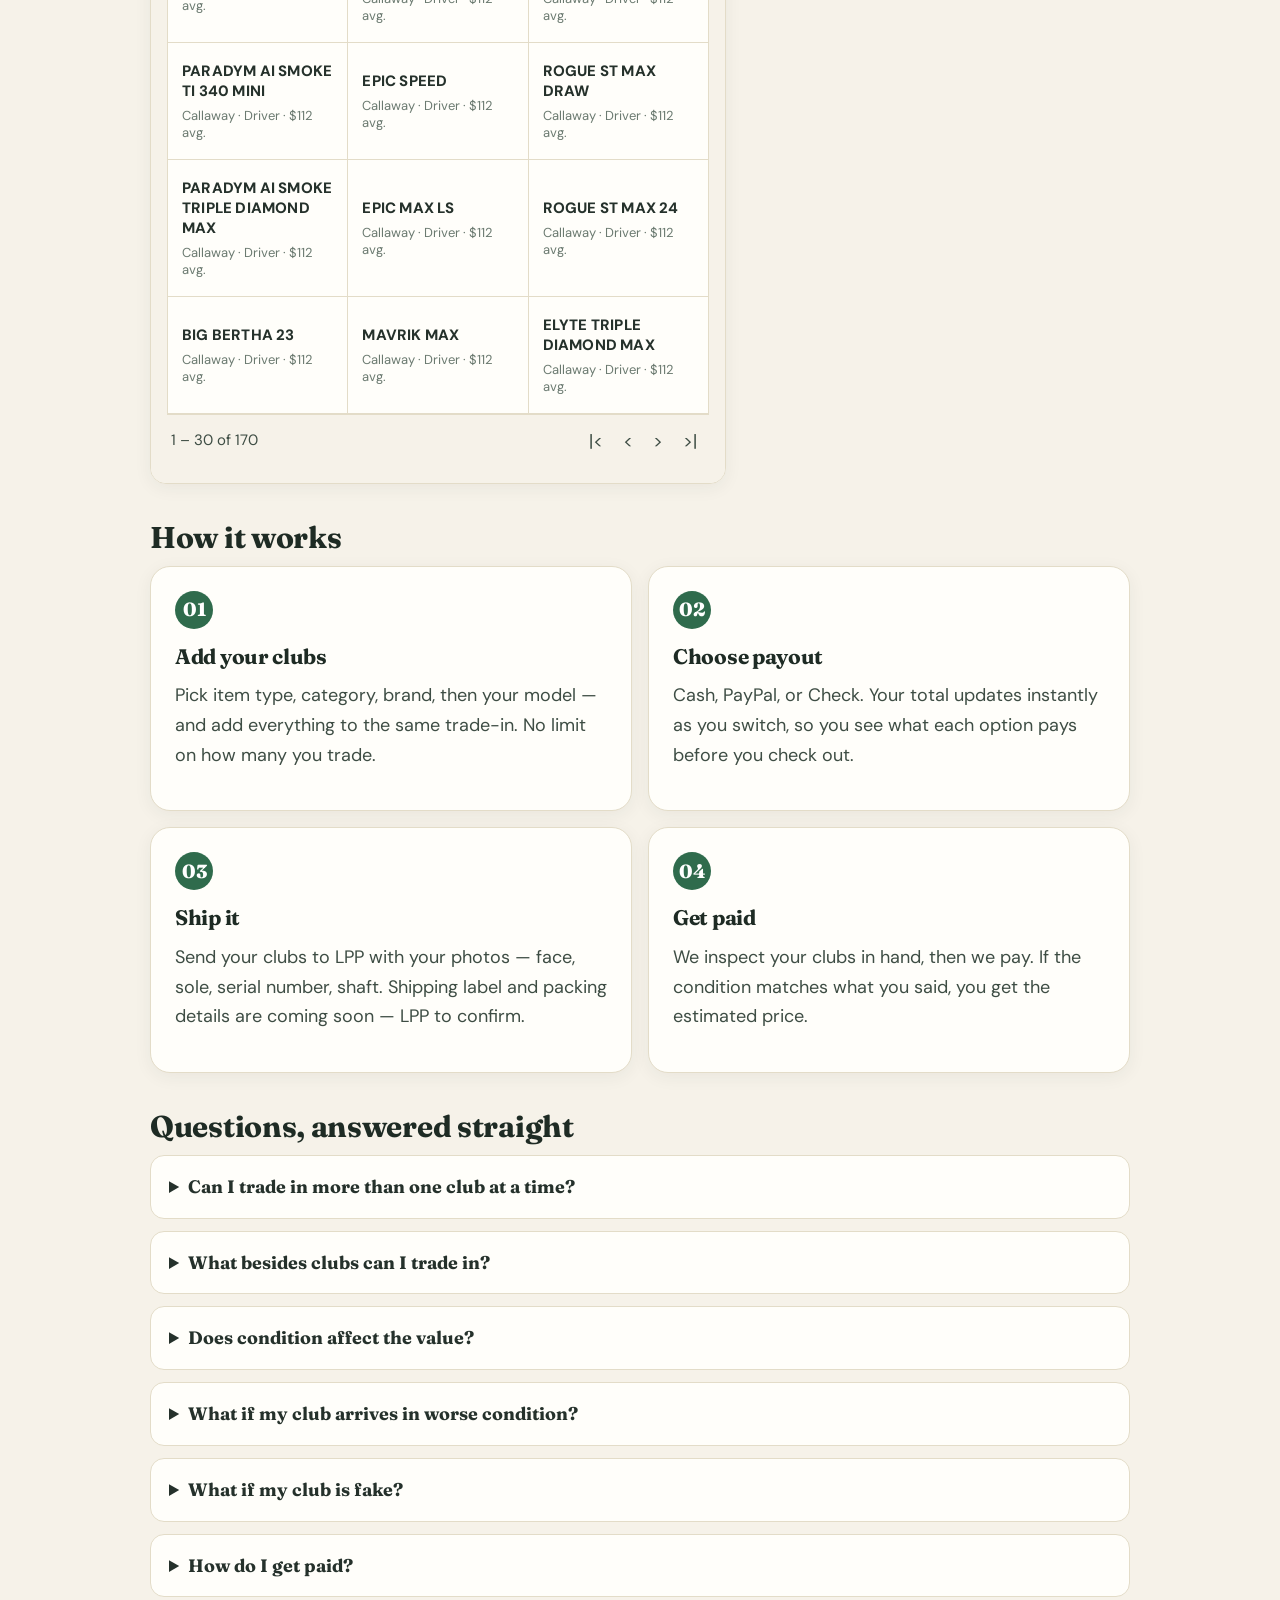
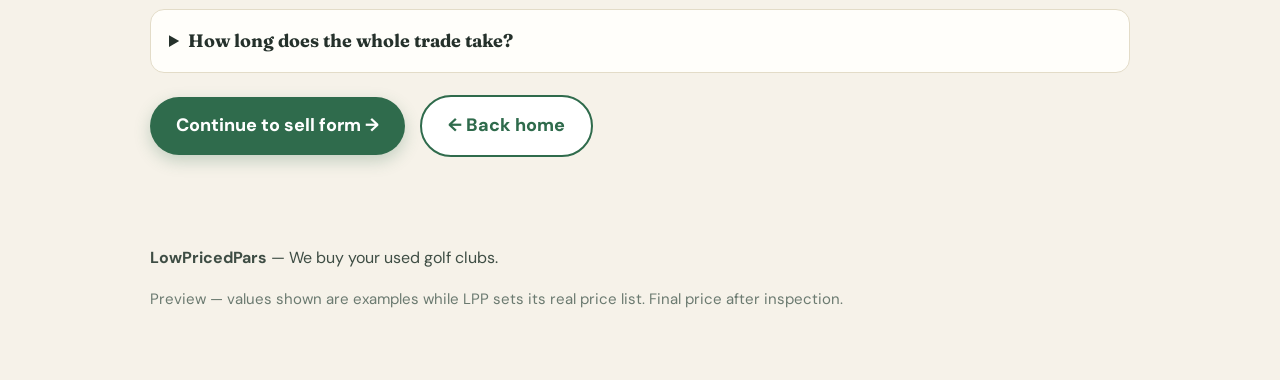
==== commit 831893c7: "Add files via upload" ====
--- a/estimate.html
+++ b/estimate.html
@@ -181,117 +181,126 @@
 var LPP_PAYS_PERCENT = 100;
 var CONDITION_PAY = { "new": 1.0, "average": 0.8, "below": 0.6 };
 
-var ITEM_TYPES = ["Golf Clubs"];
-var CATEGORIES = ["Driver", "Fairway Wood", "Hybrid", "Irons", "Wedge", "Putter", "Full Set"];
-var BRANDS = ["Callaway", "Titleist", "TaylorMade", "Ping", "Cobra", "Mizuno", "Srixon", "Cleveland", "Wilson", "Tour Edge", "Other"];
+var ITEM_TYPES = ["Golf Clubs", "Accessories"];
+var CATEGORIES = ["Chipper", "Driver", "Fairway Wood", "Hybrid", "Iron Set", "Putter", "Single Iron", "Utility Iron", "Wedge"];
+var BRANDS = ["Callaway", "Cleveland", "Cobra", "Mizuno", "PXG", "Ping", "Srixon", "TaylorMade", "Titleist", "Adams", "Ben Hogan", "Bridgestone", "Eleven", "Epon", "Fourteen", "Honma", "Jean Baptiste", "Kasco", "Kirkland", "Krank", "LA Golf", "Lynx", "MacGregor", "Majesty", "Miura", "NexGen", "Nakashima", "Nickent", "Nicklaus", "Nike", "Nim Brann", "Orlimar", "Performance Golf", "SMT", "Snake Eyes", "Sonartec", "Stix Golf", "Sub 70", "Takomo", "Todd Demsey", "Tommy Armour", "Tour Edge", "US Kids Golf", "Vega", "Vertical Groove Golf", "Vice Golf", "Wilson Staff", "X59", "XXIO", "Yamaha", "Yonex", "Zevo", "Other"];
 
 // Models per brand, per category. Newest / most traded first.
 var MODELS = {
   "Callaway": {
-    "Driver": ["Paradym Ai Smoke Max", "Paradym Ai Smoke", "Paradym Ai Smoke Triple Diamond", "Elyte", "Elyte Max", "Elyte Triple Diamond", "Elyte Mini", "Quantum Triple Diamond Max", "Paradym", "Paradym X", "Paradym Triple Diamond", "Rogue ST Max", "Rogue ST", "Rogue ST Triple Diamond", "Rogue ST Max LS", "Epic Flash", "Epic Speed", "Epic Max", "Epic Max LS", "Mavrik", "Mavrik Max", "Mavrik Sub Zero", "Big Bertha B21", "Big Bertha", "Great Big Bertha", "XR", "XR16", "XR Speed", "Diablo", "FT-9"],
+    "Driver": ["PARADYM AI SMOKE MAX", "MAVRIK", "ELYTE", "PARADYM", "ELYTE TRIPLE DIAMOND", "ROGUE ST MAX", "ELYTE MINI", "EPIC FLASH", "QUANTUM TRIPLE DIAMOND MAX", "ROGUE ST MAX LS", "EPIC MAX", "ELYTE X", "PARADYM AI SMOKE MAX D", "PARADYM X", "QUANTUM MINI", "PARADYM AI SMOKE TD", "QUANTUM MAX", "GBB EPIC", "ROGUE", "PARADYM TRIPLE DIAMOND", "QUANTUM TRIPLE DIAMOND", "PARADYM AI SMOKE TI 340 MINI", "EPIC SPEED", "ROGUE ST MAX DRAW", "PARADYM AI SMOKE TRIPLE DIAMOND MAX", "EPIC MAX LS", "ROGUE ST MAX 24", "BIG BERTHA 23", "MAVRIK MAX", "ELYTE TRIPLE DIAMOND MAX", "BIG BERTHA B21", "XR 16", "ELYTE MAX FAST", "XR", "QUANTUM MAX D", "ROGUE ST TRIPLE DIAMOND LS", "ROGUE SUB ZERO", "2015 GREAT BIG BERTHA", "MAVRIK SUB ZERO", "PARADYM AI SMOKE MAX FAST", "QUANTUM MAX FAST", "2013 X HOT", "EPIC FLASH SUB ZERO", "BIG BERTHA TITANIUM 454", "DIABLO EDGE", "ELYTE NIGHT EDITION", "RAZR X BLACK", "BIG BERTHA 1.5 MINI", "DIABLO OCTANE", "BIG BERTHA", "BIG BERTHA WARBIRD", "ROGUE DRAW", "X2 HOT", "RAZR FIT", "GREAT BIG BERTHA 23", "BIG BERTHA 460", "ELYTE MINI NIGHT EDITION", "2018 EDGE", "2014 BIG BERTHA", "BIG BERTHA REVA 23", "BIG BERTHA DIABLO", "QUANTUM MAX USA 250", "X 460", "FUSION FT-3", "BIG BERTHA REVA WOMENS", "FT-IQ", "ELYTE TRIPLE DIAMOND TOUR DRAW", "2016 BIG BERTHA FUSION", "GREAT BIG BERTHA II", "ORIGINAL GREAT BIG BERTHA", "FT-IZ", "BIG BERTHA V SERIES", "BIG BERTHA ALPHA 815", "FT-5", "RAZRHAWK", "XR SPEED", "FT-I", "2004 BIG BERTHA", "PARADYM STAR", "EPIC FLASH STAR", "RAZR FIT XTREME", "REVA RISE", "GBB EPIC SUB ZERO", "EPIC MAX STAR", "PARADYM AI SMOKE TRIPLE DIAMOND S", "FT-9", "BIGGEST BIG BERTHA", "ELYTE X NIGHT EDITION", "ELYTE SANDSTORM", "2013 X HOT PRO", "X SERIES N416", "BIG BERTHA ALPHA 816 DBD", "SOLAIRE GEMS", "STEELHEAD III", "REVA", "XR 16 PRO", "X SERIES N415", "HAWKEYE", "HAWKEYE VFT", "X HOT 19", "QUANTUM TRIPLE DIAMOND USA 250", "SOLAIRE", "STEELHEAD PLUS", "QUANTUM TRIPLE DIAMOND MAX USA 250", "QUANTUM STADIUM GLOW MINI", "X HOT N14", "HYPER X", "2014 BIG BERTHA ALPHA", "FT-9 TOUR", "EPIC FLASH SZ TRIPLE DIAMOND", "RAZR X BLACK TI", "X 460 TOUR", "FT TOUR", "BIG BERTHA FUSION FT-2", "2008 BIG BERTHA LADIES", "S2H2", "ERC FUSION", "EPIC SPEED TRIPLE DIAMOND", "EPIC STAR", "C4", "X2 HOT WOMENS", "WOMENS BIG BERTHA V SERIES", "DIABLO OCTANE TOUR", "FT OPTIFORCE 460", "GREAT BIG BERTHA II PRO SERIES", "HAWKEYE VFT PRO SERIES", "EPIC SPEED LS TRIPLE DIAMOND", "XR PRO", "ROGUE ST TRIPLE DIAMOND S TOUR", "2015 GREAT BIG BERTHA WOMENS", "STEELHEAD", "GREAT BIG BERTHA II PLUS", "HAWKEYE PRO SERIES", "FUSION FT-3 TOUR", "GREAT BIG BERTHA II 415", "FT OPTIFORCE 440", "BIG BERTHA ALPHA 815 DBD", "ELYTE SANDSTORM TRIPLE DIAMOND", "MAVRIK SUB ZERO TRIPLE DIAMOND", "RAZRHAWK TOUR", "ERC II", "PARADYM LONG DRIVE", "2018 X SERIES", "RAZR X WHITE", "2013 X HOT WOMENS", "XR 16 SUB ZERO", "FT-5 TOUR", "FT-IQ TOUR", "X HOT 19 WOMENS", "BOBBY JONES", "X2 HOT PRO", "2014 SOLAIRE", "QUANTUM STADIUM GLOW TRIPLE DIAMOND MAX", "2013 SOLAIRE", "PARADYM AI SMOKE MAX TACTICAL EDITION", "PARADYM TRIPLE DIAMOND S TOUR", "2018 SOLAIRE", "ELYTE SANDSTORM TRIPLE DIAMOND MAX", "PARADYM AI SMOKE TD TACTICAL EDITION", "TOUR LIMITED GBB EPIC RED", "RAZR FIT U-DESIGN", "FT-I TOUR", "HYPER X TOUR", "DIABLO EDGE TOUR", "GREAT BIG BERTHA II 415 PLUS", "GREAT BIG BERTHA II+ PROSERIES", "ERC", "OCTANE BLACK", "RAZR FIT TOUR AUTHENTIC", "GBB EPIC FORGED"],
     "Fairway Wood": ["Paradym Ai Smoke Fairway", "Paradym Fairway", "Rogue ST Max Fairway", "Epic Speed Fairway", "Mavrik Fairway", "Big Bertha B21 Fairway"],
     "Hybrid": ["Paradym Ai Smoke Hybrid", "Paradym Hybrid", "Rogue ST Max Hybrid", "Epic Super Hybrid", "Mavrik Hybrid", "Big Bertha Hybrid"],
-    "Irons": ["Apex Irons", "Apex Pro Irons", "Apex DCB Irons", "Paradym Irons", "Paradym X Irons", "Rogue ST Max Irons", "Rogue ST Pro Irons", "Epic Forged Irons", "Mavrik Irons", "Mavrik Max Irons", "Big Bertha Irons", "X Forged Irons"],
+    "Iron Set": ["Apex Irons", "Apex Pro Irons", "Apex DCB Irons", "Paradym Irons", "Paradym X Irons", "Rogue ST Max Irons", "Rogue ST Pro Irons", "Epic Forged Irons", "Mavrik Irons", "Mavrik Max Irons", "Big Bertha Irons", "X Forged Irons"],
     "Wedge": ["Jaws Raw Wedge", "Jaws MD5 Wedge", "Mack Daddy CB Wedge", "Sure Out Wedge"],
     "Putter": ["Odyssey Putter", "Odyssey White Hot Putter", "Odyssey Toulon Putter", "Odyssey 2-Ball Putter"],
-    "Full Set": ["Paradym Full Set", "Rogue ST Max Full Set", "Mavrik Full Set", "Big Bertha Full Set", "Strata Full Set"]
   },
   "Titleist": {
-    "Driver": ["GT1 Driver", "GT2 Driver", "GT3 Driver", "GT4 Driver", "TSR1 Driver", "TSR2 Driver", "TSR3 Driver", "TSR4 Driver", "TSi1 Driver", "TSi2 Driver", "TSi3 Driver", "TSi4 Driver", "TS1 Driver", "TS2 Driver", "TS3 Driver", "TS4 Driver", "917 D2 Driver", "917 D3 Driver", "915 D2 Driver", "915 D3 Driver", "910 D2 Driver", "910 D3 Driver"],
+    "Driver": ["GT2", "GT3", "TSR2", "GT280 MINI", "TSR3", "TSI3", "GTS2", "TS2", "TSI2", "GT1", "GTS3", "TSR1", "917 D2", "GT4", "TSR4", "915 D2", "TS3", "913 D2", "910 D2", "917 D3", "GTS300 MINI", "TSI1", "GTS4", "910 D3", "TS1", "983 K", "TSI4", "915 D3", "913 D3", "975 D", "975 J", "905 R", "907 D2", "905 T", "909 D2", "TS4", "C16", "905 S", "907 D1", "975 JVS", "909 D3", "915 D4", "983 E", "PT", "DCI STARSHIP", "909 DCOMP", "975 LFE", "976 R", "HOWITZER"],
     "Fairway Wood": ["GT2 Fairway", "GT3 Fairway", "TSR2 Fairway", "TSR3 Fairway", "TSi2 Fairway", "TS2 Fairway", "917 F2 Fairway"],
     "Hybrid": ["GT2 Hybrid", "GT3 Hybrid", "TSR2 Hybrid", "TSR3 Hybrid", "TSi2 Hybrid", "TS2 Hybrid", "818 H1 Hybrid"],
-    "Irons": ["T100 Irons", "T150 Irons", "T200 Irons", "T350 Irons", "AP2 Irons", "AP1 Irons", "AP3 Irons", "T-MB Irons", "U505 Irons", "620 MB Irons", "620 CB Irons"],
+    "Iron Set": ["T100 Irons", "T150 Irons", "T200 Irons", "T350 Irons", "AP2 Irons", "AP1 Irons", "AP3 Irons", "T-MB Irons", "U505 Irons", "620 MB Irons", "620 CB Irons"],
     "Wedge": ["Vokey SM10 Wedge", "Vokey SM9 Wedge", "Vokey SM8 Wedge", "Vokey SM7 Wedge"],
     "Putter": ["Scotty Cameron Putter", "Scotty Cameron Newport Putter", "Scotty Cameron Phantom Putter"],
-    "Full Set": ["T200 Full Set", "AP2 Full Set"]
   },
   "TaylorMade": {
-    "Driver": ["Qi35 Driver", "Qi35 Max Driver", "Qi35 LS Driver", "Qi10 Driver", "Qi10 Max Driver", "Qi10 LS Driver", "Stealth 2 Driver", "Stealth 2 Plus Driver", "Stealth 2 HD Driver", "Stealth Driver", "Stealth Plus Driver", "Stealth HD Driver", "SIM2 Driver", "SIM2 Max Driver", "SIM2 Max D Driver", "SIM Driver", "SIM Max Driver", "SIM Max D Driver", "M6 Driver", "M5 Driver", "M4 Driver", "M3 Driver", "M2 Driver", "M1 Driver"],
+    "Driver": ["R7 QUAD MINI", "SIM2 MAX", "QI10", "QI4D", "STEALTH", "QI35", "STEALTH 2", "QI10 MAX", "M2", "BRNR COPPER MINI", "SIM2", "QI10 LS", "QI35 MAX", "SIM MAX", "M4", "STEALTH 2 PLUS", "BRNR MINI", "M6", "QI35 LS", "STEALTH PLUS", "SIM", "QI4D LS", "2016 M2", "QI4D MAX", "STEALTH 2 HD", "M1", "SLDR", "M3", "ROCKETBALLZ", "BURNER SUPERFAST 2.0", "SLDR MINI", "BURNER SUPERFAST", "2009 BURNER", "STEALTH HD", "300 MINI", "M5", "2007 BURNER 460", "2016 M1", "R15", "QI35 DESIGNER GOLD", "QI35 DESIGNER SILVER", "R1", "AEROBURNER", "R11", "QI35 EUROPE", "SIM2 MAX-D", "QI35 USA", "R11S", "JETSPEED", "M4 D-TYPE", "QI35 LS LME", "SLDR S", "QI35 MAX LITE", "R7 460", "R5 DUAL", "QI35 LME", "R7 DRAW", "RBZ SPEEDLITE", "ROCKETBALLZ STAGE 2", "SIM MAX-D", "QI35 MAX LME", "ORIGINAL ONE MINI", "QI10 DESIGNER SERIES LS", "TOUR BURNER", "KALEA GOLD", "R580 XD", "M6 D-TYPE", "QI4D SHADOWFALL", "R7 QUAD", "BURNER HT", "R580", "2007 BURNER DRAW", "ROCKETBALLZ TOUR", "M2 D-TYPE", "QI10 DESIGNER SERIES", "2007 BURNER 460 TP", "R9 SUPERTRI", "R9 460", "R9", "QI4D MAX LITE", "SLDR 430", "QI4D LS SHADOWFALL", "360", "R7 SUPERQUAD", "AEROBURNER MINI", "QI35 LS DESIGNER BLACK", "FIRESOLE", "R7 425", "KALEA LADIES", "M1 440", "320 TOUR", "BURNER SUPERFAST 2.0 TP", "TI BUBBLE 2", "QI35 DESIGNER BLACK", "R1 BLACK", "R15 BLACK", "SLDR C", "BURNER BUBBLE", "ROCKETBALLZ STAGE 2 TOUR", "R7 CGB MAX", "STEALTH GLOIRE", "QI35 MAX DESIGNER BLACK", "M1 430", "R15 430", "SIM MAX USA", "QI10 DESIGNER SERIES MAX", "ROCKETBALLZ FIXED HOSEL", "ROCKETBALLZ BLACK", "BURNER 420", "ROCKETBALLZ STAGE 2 BONDED", "R540", "320", "R580 WOMENS", "R7 QUAD HT", "QI4D LME", "KALEA PREMIER", "R7 LIMITED", "MISCELA 2006", "R1 SUPER TP", "QI35 MAX LITE WOMEN'S", "300", "QI35 MAX DESIGNER SILVER", "AEROBURNER BLACK", "BURNER 2", "SLDR TP", "SYSTEM 2 MIDSIZE", "M3 440", "R1 TP", "200 STEEL", "SIM2 MAX USA", "M5 TOUR", "R510 TP", "R540 XD", "SYSTEM 2", "R7 QUAD TP", "TI BUBBLE", "TOUR PREFERRED BURNER", "PITTSBURGH PERSIMMON", "SLDR 430 TP", "R5 XL 460", "M GLOIRE", "TOUR BURNER TP", "SUPERSTEEL", "R7 SUPERQUAD TP", "MISCELA", "R15 430 TP", "BURNER SUPERFAST 3.0", "R11 TP", "R15 TP BLACK", "SLDR WHITE", "R1 BLACK TP", "R7 LIMITED TP", "R9 SUPERTRI TP", "SUPERSTEEL 250", "R7 425 TP", "AEROBURNER MINI TP", "AEROBURNER TP", "R7 CGB MAX LIMITED", "SUPERSTEEL OFFSET", "FIRESOLE OFFSET", "ROCKETBALLZ STAGE 2 WOMENS", "R9 TP", "R510", "R360 XD", "R15 TP", "M1 LIMITED EDITION", "SLDR MINI TP", "ROCKETBALLZ STAGE 2 TP", "ROCKETBALLZ TOUR TP", "SLDR TP WHITE", "JETSPEED TP", "2009 BURNER TP", "BURNER SUPERFAST TP", "R9 SUPERDEEP TP", "R5 DUAL TP", "ROCKETBALLZ TP", "STEALTH 2 EUROPE", "STEALTH 2 USA", "QI35 MAX LITE LME", "QI4D LME MAX LITE", "QI4D LME MAX", "QI4D LME LS", "QI4D MAX SHADOWFALL", "QI4D MAX LITE WOMEN'S", "QI35 MAX DESIGNER GOLD", "R9 MAX", "SLDR S TP", "ROCKETBALLZ PRO", "WOMEN'S SLDR MINI", "SLDR LADIES", "ROCKETBALLZ STAGE 2 TOUR TP", "R9 460 TP", "TI BUBBLE 2 FORGED", "R7 460 TP", "R1 WOMENS", "R11S TP", "R7 TP", "300 TOUR", "SIM2 MAX EUROPE", "SIM GLOIRE", "GLOIRE"],
     "Fairway Wood": ["Qi10 Fairway", "Stealth 2 Fairway", "Stealth Fairway", "SIM2 Fairway", "SIM Fairway", "M6 Fairway", "M4 Fairway"],
     "Hybrid": ["Qi10 Rescue", "Stealth 2 Rescue", "Stealth Rescue", "SIM2 Rescue", "SIM Rescue", "M6 Rescue"],
-    "Irons": ["P790 Irons", "P770 Irons", "P7MB Irons", "P7MC Irons", "P760 Irons", "P730 Irons", "Qi Irons", "Stealth Irons", "SIM2 Max Irons", "SIM Max Irons", "M6 Irons", "M4 Irons"],
+    "Iron Set": ["P790 Irons", "P770 Irons", "P7MB Irons", "P7MC Irons", "P760 Irons", "P730 Irons", "Qi Irons", "Stealth Irons", "SIM2 Max Irons", "SIM Max Irons", "M6 Irons", "M4 Irons"],
     "Wedge": ["MG4 Wedge", "MG3 Wedge", "MG2 Wedge", "Hi-Toe 3 Wedge"],
     "Putter": ["Spider Putter", "Spider Tour Putter", "Spider GT Putter", "TP Hydro Blast Putter"],
-    "Full Set": ["P790 Full Set", "Stealth Full Set", "SIM2 Max Full Set"]
   },
   "Ping": {
-    "Driver": ["G430 Max Driver", "G430 LST Driver", "G430 SFT Driver", "G425 Max Driver", "G425 LST Driver", "G425 SFT Driver", "G410 Plus Driver", "G410 LST Driver", "G410 SFT Driver", "G400 Max Driver", "G400 LST Driver", "G400 SFT Driver", "G400 Driver", "G30 Driver", "G25 Driver", "G20 Driver", "G15 Driver"],
+    "Driver": ["G430 MAX", "G425 MAX", "G440 MAX", "G430 MAX 10K", "G440 K", "G410 PLUS", "G440 LST", "G400", "G430 LST", "G30", "G400 MAX", "G425 LST", "G440 SFT", "G15", "G430 SFT", "G410 LS TEC", "G425 SFT", "G25", "2016 G", "G20", "G10", "G30 SF TEC", "G400 SF TEC", "G30 LS TEC", "2016 G SF TEC", "G410 SF TEC", "G5", "PRODI G", "G400 LS TEC", "G LE 2", "ANSER", "I20", "PRODI G JUNIOR", "G2", "G LE 3", "2016 G LS TEC", "TISI", "I25", "I15", "G LE", "RHAPSODY", "RAPTURE", "K15", "G440 7.5 LST LIMITED EDITION", "FAITH", "G LE4", "G5 OFFSET", "TISI TEC", "2015 RHAPSODY", "G440 HL MAX", "G10 DRAW", "2016 BUBBA PINK G", "G15 DRAW", "RAPTURE V2", "G2 LADIES", "EYE 2", "SI3 380CC", "MOXIE I 10-11 YEAR OLD", "G440 HL SFT", "KARSTEN III", "SI3", "G5 LADIES", "SERENE", "THRIVE", "G30 LIMITED EDITION BUBBA PINK", "ZING", "MOXIE G 8-9 YEAR OLD", "G2 EZ", "BUBBA WATSON PINK G20", "KARSTEN I", "ISI TOUR", "ZING 2", "KARSTEN 50TH RAPTURE V2", "MOXIE K 6-7 YEAR OLD", "KARSTEN II", "EYE", "G5 LADIES OFFSET", "I3", "G812 JUNIOR"],
     "Fairway Wood": ["G430 Fairway", "G425 Fairway", "G410 Fairway", "G400 Fairway", "G30 Fairway"],
     "Hybrid": ["G430 Hybrid", "G425 Hybrid", "G410 Hybrid", "G400 Hybrid", "G30 Hybrid"],
-    "Irons": ["i230 Irons", "i525 Irons", "i210 Irons", "i200 Irons", "i59 Irons", "G430 Irons", "G425 Irons", "G410 Irons", "G400 Irons", "G30 Irons"],
+    "Iron Set": ["i230 Irons", "i525 Irons", "i210 Irons", "i200 Irons", "i59 Irons", "G430 Irons", "G425 Irons", "G410 Irons", "G400 Irons", "G30 Irons"],
     "Wedge": ["Glide 4.0 Wedge", "Glide 3.0 Wedge", "Glide 2.0 Wedge"],
     "Putter": ["Anser Putter", "Anser 2 Putter", "Prime Tyne Putter", "Sigma 2 Putter"],
-    "Full Set": ["G430 Full Set", "G425 Full Set"]
   },
   "Cobra": {
     "Driver": ["DarkSpeed Driver", "DarkSpeed Max Driver", "DarkSpeed LS Driver", "Aerojet Driver", "Aerojet Max Driver", "Aerojet LS Driver", "LTDx Driver", "LTDx Max Driver", "LTDx LS Driver", "King Radspeed Driver", "King Radspeed XB Driver", "King Radspeed XD Driver", "King F9 Speedback Driver", "King F8 Driver", "King F7 Driver"],
     "Fairway Wood": ["DarkSpeed Fairway", "Aerojet Fairway", "LTDx Fairway", "King Radspeed Fairway", "King F9 Fairway"],
     "Hybrid": ["DarkSpeed Hybrid", "Aerojet Hybrid", "LTDx Hybrid", "King Radspeed Hybrid", "King F9 Hybrid"],
-    "Irons": ["King Forged Irons", "King Tour Irons", "King Forged Tec Irons", "DarkSpeed Irons", "Aerojet Irons", "LTDx Irons", "King F9 Irons"],
+    "Iron Set": ["King Forged Irons", "King Tour Irons", "King Forged Tec Irons", "DarkSpeed Irons", "Aerojet Irons", "LTDx Irons", "King F9 Irons"],
     "Wedge": ["King Snakebite Wedge", "King MIM Wedge"],
     "Putter": ["King Vintage Putter", "King 3D Printed Putter"],
-    "Full Set": ["DarkSpeed Full Set", "Aerojet Full Set"]
   },
   "Mizuno": {
     "Driver": ["ST-Z 230 Driver", "ST-X 230 Driver", "ST-Z 220 Driver", "ST-X 220 Driver", "ST200 Driver", "ST190 Driver", "ST180 Driver", "JPX 850 Driver", "JPX 900 Driver"],
     "Fairway Wood": ["ST-Z 230 Fairway", "ST-X 230 Fairway", "ST200 Fairway", "JPX 900 Fairway"],
     "Hybrid": ["CLK Hybrid", "JPX 900 Hybrid", "ST200 Hybrid"],
-    "Irons": ["JPX 923 Irons", "JPX 925 Irons", "JPX 921 Irons", "JPX 919 Irons", "JPX 900 Irons", "MP-20 Irons", "MP-18 Irons", "T-Zoid Irons"],
+    "Iron Set": ["JPX 923 Irons", "JPX 925 Irons", "JPX 921 Irons", "JPX 919 Irons", "JPX 900 Irons", "MP-20 Irons", "MP-18 Irons", "T-Zoid Irons"],
     "Wedge": ["T24 Wedge", "T22 Wedge", "S18 Wedge"],
     "Putter": ["M Craft Putter", "M Craft OMOI Putter"],
-    "Full Set": ["JPX 923 Full Set"]
   },
   "Srixon": {
     "Driver": ["ZX5 Mk II Driver", "ZX7 Mk II Driver", "ZX5 Driver", "ZX7 Driver", "Z 785 Driver", "Z 585 Driver", "Z 765 Driver", "Z 565 Driver"],
     "Fairway Wood": ["ZX Mk II Fairway", "ZX Fairway", "Z F85 Fairway"],
     "Hybrid": ["ZX Mk II Hybrid", "ZX Hybrid", "Z H85 Hybrid"],
-    "Irons": ["ZX5 Mk II Irons", "ZX7 Mk II Irons", "ZX5 Irons", "ZX7 Irons", "Z 785 Irons", "Z 585 Irons"],
+    "Iron Set": ["ZX5 Mk II Irons", "ZX7 Mk II Irons", "ZX5 Irons", "ZX7 Irons", "Z 785 Irons", "Z 585 Irons"],
     "Wedge": ["Cleveland RTX Wedge", "Srixon Wedge"],
     "Putter": ["Srixon Putter"],
-    "Full Set": ["ZX5 Full Set"]
   },
   "Cleveland": {
     "Driver": ["Launcher XL Driver", "Launcher XL Lite Driver", "Launcher HB Turbo Driver", "Launcher Turbo Driver"],
     "Fairway Wood": ["Launcher XL Fairway", "Launcher HB Turbo Fairway"],
     "Hybrid": ["Launcher XL Halo Hybrid", "Launcher HB Turbo Hybrid"],
-    "Irons": ["Launcher XL Irons", "Launcher UHX Irons", "Launcher HB Irons"],
+    "Iron Set": ["Launcher XL Irons", "Launcher UHX Irons", "Launcher HB Irons"],
     "Wedge": ["RTX 6 ZipCore Wedge", "RTX ZipCore Wedge", "CBX 2 Wedge"],
     "Putter": ["HB Soft Putter", "Frontline Putter"],
-    "Full Set": ["Launcher XL Full Set"]
-  },
-  "Wilson": {
+  },
+  "Wilson Staff": {
     "Driver": ["D9 Driver", "D7 Driver", "Staff Model Driver", "C300 Driver"],
     "Fairway Wood": ["D9 Fairway", "D7 Fairway", "Staff Model Fairway"],
     "Hybrid": ["D9 Hybrid", "D7 Hybrid"],
-    "Irons": ["D9 Irons", "D7 Irons", "Staff Model CB Irons", "Staff Model Blade Irons"],
+    "Iron Set": ["D9 Irons", "D7 Irons", "Staff Model CB Irons", "Staff Model Blade Irons"],
     "Wedge": ["Staff Model Wedge", "Harmonized Wedge"],
     "Putter": ["Staff Model Putter", "Infinite Putter"],
-    "Full Set": ["D9 Full Set", "Profile Full Set"]
   },
   "Tour Edge": {
     "Driver": ["Exotics C723 Driver", "Exotics E723 Driver", "Exotics C722 Driver", "Exotics E722 Driver", "Hot Launch C524 Driver"],
     "Fairway Wood": ["Exotics C723 Fairway", "Exotics E723 Fairway", "Hot Launch C524 Fairway"],
     "Hybrid": ["Exotics C723 Hybrid", "Exotics E723 Hybrid", "Hot Launch C524 Hybrid"],
-    "Irons": ["Exotics C723 Irons", "Exotics E723 Irons", "Hot Launch C524 Irons"],
+    "Iron Set": ["Exotics C723 Irons", "Exotics E723 Irons", "Hot Launch C524 Irons"],
     "Wedge": ["Exotics Wedge"],
     "Putter": ["Exotics Putter"],
-    "Full Set": ["Hot Launch Full Set"]
   },
   "Other": {
     "Driver": ["Other Driver — tell us in the sell form"],
     "Fairway Wood": ["Other Fairway Wood — tell us in the sell form"],
     "Hybrid": ["Other Hybrid — tell us in the sell form"],
-    "Irons": ["Other Irons — tell us in the sell form"],
+    "Iron Set": ["Other Irons — tell us in the sell form"],
     "Wedge": ["Other Wedge — tell us in the sell form"],
     "Putter": ["Other Putter — tell us in the sell form"],
-    "Full Set": ["Other Full Set — tell us in the sell form"]
   }
 };
 
+
+// Fill in the categories and brands the list above does not cover yet,
+// so every dropdown option shows something instead of an empty list.
+var UTILITY_IRONS = {
+  "Titleist": ["U505 Utility Iron"],
+  "TaylorMade": ["P790 UDI Utility Iron", "P770 UDI Utility Iron"],
+  "Ping": ["iCrossover Utility Iron"],
+  "Callaway": ["Apex UT Utility Iron", "Apex UW Utility Iron"]
+};
+BRANDS.forEach(function (b) {
+  if (!MODELS[b]) MODELS[b] = {};
+  CATEGORIES.forEach(function (cat) {
+    if (!MODELS[b][cat] || !MODELS[b][cat].length) {
+      if (cat === "Utility Iron" && UTILITY_IRONS[b]) MODELS[b][cat] = UTILITY_IRONS[b].slice();
+      else MODELS[b][cat] = ["Other " + b + " " + cat + " — tell us in the sell form"];
+    }
+  });
+});
+
 // Sample value by category + how new the model is (its place in the list).
 function sampleValue(category, pos) {
-  var base = { "Driver": [260, 220, 180, 140], "Fairway Wood": [180, 150, 120, 90], "Hybrid": [160, 130, 100, 80], "Irons": [420, 360, 300, 240], "Wedge": [85, 75, 65, 55], "Putter": [200, 150, 110, 80], "Full Set": [600, 500, 400, 300] }[category] || [150, 120, 100, 80];
-  var tier = pos < 3 ? 0 : pos < 7 ? 1 : pos < 12 ? 2 : 3;
+  var base = { "Driver": [260, 220, 180, 140, 90, 50], "Fairway Wood": [180, 150, 120, 90], "Hybrid": [160, 130, 100, 80], "Iron Set": [420, 360, 300, 240], "Wedge": [85, 75, 65, 55], "Putter": [200, 150, 110, 80], "Chipper": [90, 70, 55, 40], "Single Iron": [120, 100, 80, 60], "Utility Iron": [200, 170, 140, 110] }[category] || [150, 120, 100, 80];
+  var tier = pos < 3 ? 0 : pos < 7 ? 1 : pos < 12 ? 2 : pos < 30 ? 3 : pos < 80 ? 4 : 5;
+  if (tier >= base.length) tier = base.length - 1;
   return base[tier];
 }
 
@@ -375,7 +384,7 @@
     t.onclick = function () { selectModel(c); };
     grid.appendChild(t);
   });
-  if (!pageItems.length) grid.innerHTML = "<p style=\"grid-column:1/-1;\">No models found — try a different search, or pick “Other” and tell us in the sell form.</p>";
+  if (!pageItems.length) grid.innerHTML = "<p style=\"grid-column:1/-1;\">Nothing listed here yet — try a different search, or tell us what you have in the sell form.</p>";
 }
 
 function goPage(dir) {
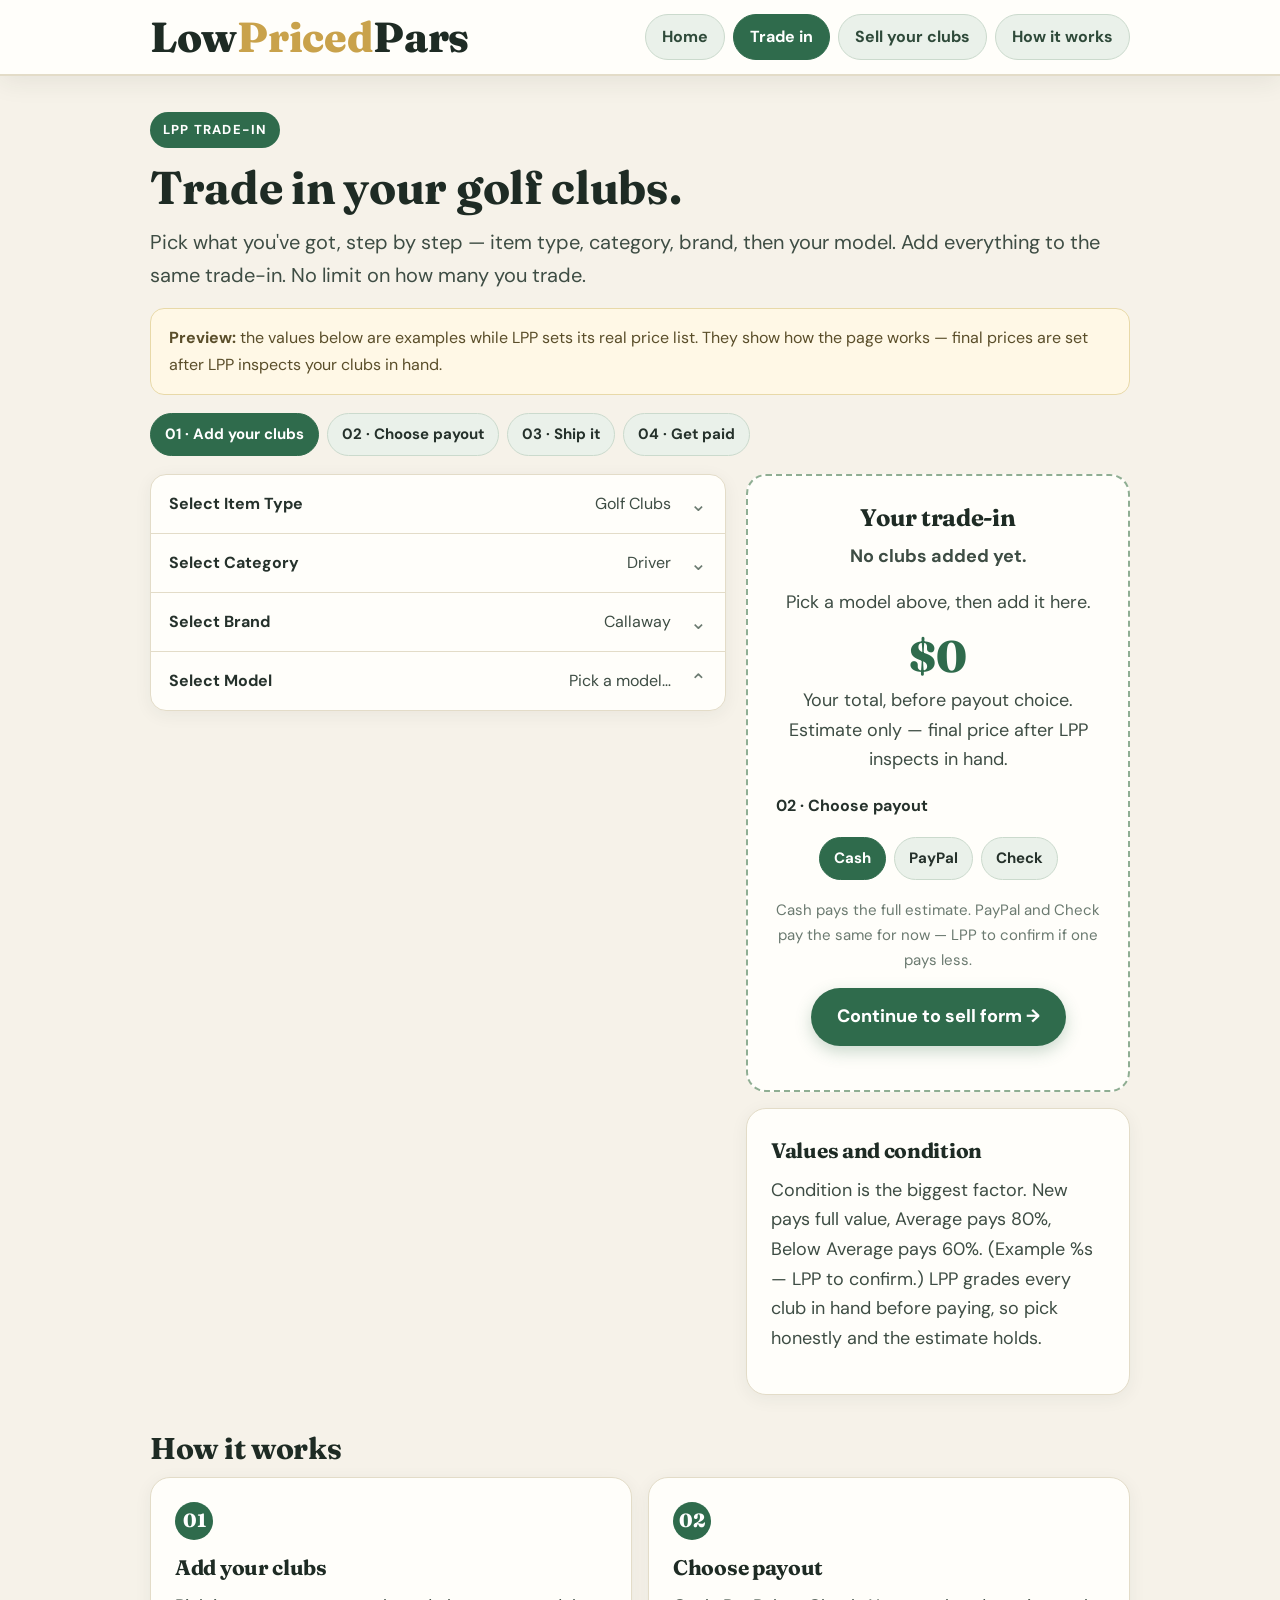
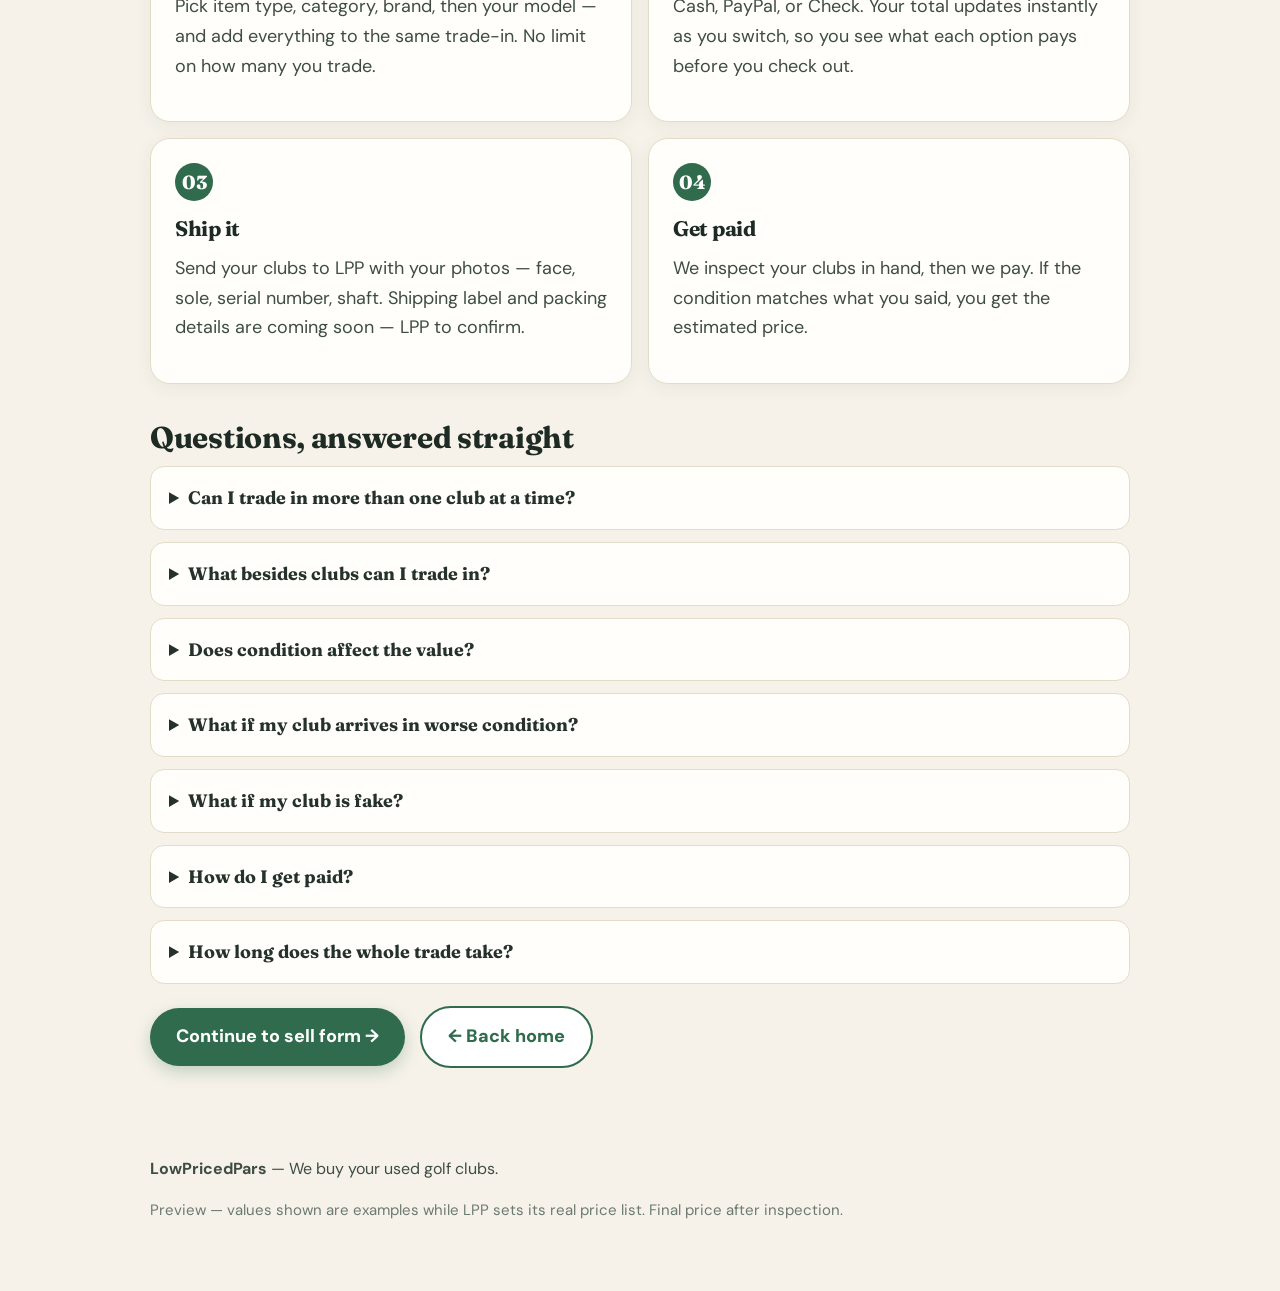
==== commit e23a2d29: "Add files via upload" ====
--- a/estimate.html
+++ b/estimate.html
@@ -180,6 +180,15 @@
 // Average pays 80%, Below Average pays 60%. Change the numbers in sampleValue(), the whole page follows.
 var LPP_PAYS_PERCENT = 100;
 var CONDITION_PAY = { "new": 1.0, "average": 0.8, "below": 0.6 };
+var CONDITION_LABEL = { "new": "New", "average": "Average", "below": "Below Average" };
+
+// Product photo per club type (one photo per type — the same photo shows for every model of that type).
+var CLUB_PHOTOS = {
+  "Driver": "club-driver.webp", "Fairway Wood": "club-driver.webp", "Hybrid": "club-driver.webp",
+  "Iron Set": "club-iron.webp", "Single Iron": "club-iron.webp", "Utility Iron": "club-iron.webp",
+  "Chipper": "club-wedge.webp", "Wedge": "club-wedge.webp", "Putter": "club-putter.webp"
+};
+function photoFor(type) { return CLUB_PHOTOS[type] || "club-driver.webp"; }
 
 var ITEM_TYPES = ["Golf Clubs", "Accessories"];
 var CATEGORIES = ["Chipper", "Driver", "Fairway Wood", "Hybrid", "Iron Set", "Putter", "Single Iron", "Utility Iron", "Wedge"];
@@ -379,8 +388,9 @@
     var t = document.createElement("button");
     t.type = "button";
     t.className = "model-tile" + (state.model && state.model.model === c.model && state.model.brand === c.brand ? " on" : "");
-    t.innerHTML = "<span class=\"model-name\">" + c.model.toUpperCase() + "</span>"
-      + "<span class=\"model-meta\">" + c.brand + " · " + c.type + " · $" + clubValue(c, "average") + " avg.</span>";
+    t.innerHTML = "<img class=\"model-thumb\" src=\"" + photoFor(c.type) + "\" alt=\"\">"
+      + "<span><span class=\"model-name\">" + c.model.toUpperCase() + "</span>"
+      + "<span class=\"model-meta\">" + c.brand + " · " + c.type + " · $" + clubValue(c, "average") + " avg.</span></span>";
     t.onclick = function () { selectModel(c); };
     grid.appendChild(t);
   });
@@ -398,9 +408,8 @@
 
 function selectModel(c) {
   state.model = c;
-  closeAllDd();
   renderDropdowns();
-  renderSelected();
+  openModal(c);
 }
 
 function renderSelected() {
@@ -460,6 +469,61 @@
   });
 });
 
+// ---- Product popup ----
+var modalClub = null;
+function money(n) { return "$" + n.toFixed(2); }
+function modalValue() {
+  if (!modalClub) return 0;
+  var cond = document.getElementById("modalCondition").value;
+  if (!cond) return 0;
+  var v = clubValue(modalClub, cond);
+  if (document.getElementById("modalHeadOnly").checked) v = Math.round(v * 0.7);
+  var qty = parseInt(document.getElementById("modalQty").value, 10) || 1;
+  return v * Math.max(1, qty);
+}
+function updateModalPrices() {
+  var cond = document.getElementById("modalCondition").value;
+  var addBtn = document.getElementById("modalAdd");
+  if (!cond || !modalClub) {
+    document.getElementById("modalCash").textContent = "$ —";
+    document.getElementById("modalPaypal").textContent = "$ —";
+    addBtn.disabled = true;
+    return;
+  }
+  var v = modalValue();
+  document.getElementById("modalCash").textContent = money(v);
+  document.getElementById("modalPaypal").textContent = money(v);
+  addBtn.disabled = false;
+}
+function openModal(c) {
+  modalClub = c;
+  document.getElementById("modalCat").textContent = c.type.toUpperCase();
+  document.getElementById("modalTitle").textContent = c.brand + " " + c.model;
+  document.getElementById("modalImg").src = photoFor(c.type);
+  document.getElementById("modalCondition").value = "";
+  document.getElementById("modalHeadOnly").checked = false;
+  document.getElementById("modalShaft").value = "Stock";
+  document.getElementById("modalQty").value = 1;
+  updateModalPrices();
+  document.getElementById("modalBackdrop").classList.add("open");
+}
+function closeModal() { document.getElementById("modalBackdrop").classList.remove("open"); }
+document.getElementById("modalCondition").addEventListener("change", updateModalPrices);
+document.getElementById("modalHeadOnly").addEventListener("change", updateModalPrices);
+document.getElementById("modalQty").addEventListener("input", updateModalPrices);
+document.getElementById("modalAdd").addEventListener("click", function () {
+  if (!modalClub) return;
+  var cond = document.getElementById("modalCondition").value;
+  var label = CONDITION_LABEL[cond];
+  var qty = Math.max(1, parseInt(document.getElementById("modalQty").value, 10) || 1);
+  var headOnly = document.getElementById("modalHeadOnly").checked;
+  var each = clubValue(modalClub, cond);
+  if (headOnly) each = Math.round(each * 0.7);
+  cart.push({ name: modalClub.brand + " " + modalClub.model + (headOnly ? " (head only)" : "") + (qty > 1 ? " × " + qty : ""), cond: label, value: each * qty });
+  renderCart();
+  closeModal();
+});
+
 renderDropdowns();
 renderModels();
 renderSelected();
@@ -469,5 +533,41 @@
 document.getElementById("chev-model").textContent = "⌃";
 </script>
 
+<!-- Product popup — opens when a model tile is clicked -->
+<div class="modal-backdrop" id="modalBackdrop" onclick="if(event.target===this) closeModal()">
+  <div class="modal" role="dialog" aria-label="Club details">
+    <button class="modal-close" type="button" onclick="closeModal()">✕</button>
+    <div class="modal-grid">
+      <div class="modal-photo"><img id="modalImg" src="club-driver.webp" alt="Club photo"></div>
+      <div class="modal-body">
+        <p class="modal-cat" id="modalCat">DRIVER</p>
+        <h2 id="modalTitle"></h2>
+        <label for="modalCondition">Condition * <span class="small" style="float:right;">ⓘ Help</span></label>
+        <select id="modalCondition">
+          <option value="">Select Condition</option>
+          <option value="new">New</option>
+          <option value="average">Average</option>
+          <option value="below">Below Average</option>
+        </select>
+        <label class="check"><input type="checkbox" id="modalHeadOnly" style="width:auto;"> Club Head Only</label>
+        <label for="modalShaft">Shaft Model *</label>
+        <select id="modalShaft">
+          <option>Stock</option>
+          <option>Upgraded / aftermarket</option>
+          <option>Not sure</option>
+        </select>
+        <label for="modalQty">Quantity *</label>
+        <input id="modalQty" type="number" min="1" value="1">
+        <div class="modal-prices">
+          <div><span>Cash</span><strong id="modalCash">$ —</strong></div>
+          <div><span>PayPal</span><strong id="modalPaypal" style="color:#B3261E;">$ —</strong></div>
+        </div>
+        <p class="small">Example values — PayPal pays the same as Cash for now. Final price after LPP inspects in hand. Head only pays 70% (LPP to confirm).</p>
+        <button class="btn modal-add" id="modalAdd" type="button" disabled>🛒 Add to Cart</button>
+      </div>
+    </div>
+  </div>
+</div>
+
 </body>
 </html>
--- a/styles.css
+++ b/styles.css
@@ -204,9 +204,35 @@
 .model-grid { display: grid; grid-template-columns: 1fr 1fr 1fr; gap: 1px; background: #E3DCC8; border: 1px solid #E3DCC8; }
 @media (max-width: 620px) { .model-grid { grid-template-columns: 1fr; } }
 .model-tile {
-  background: #FFFEFA; border: 0; cursor: pointer; padding: 18px 14px; text-align: left; font-family: inherit; min-height: 86px;
-  display: flex; flex-direction: column; gap: 6px; justify-content: center;
-}
+  background: #FFFEFA; border: 0; cursor: pointer; padding: 14px; text-align: left; font-family: inherit; min-height: 86px;
+  display: grid; grid-template-columns: 72px 1fr; gap: 12px; align-items: center;
+}
+.model-thumb { width: 72px; height: 72px; object-fit: cover; background: #fff; border: 1px solid #E3DCC8; }
+
+/* Product popup */
+.modal-backdrop {
+  display: none; position: fixed; inset: 0; z-index: 50;
+  background: rgba(30,43,36,0.55); align-items: center; justify-content: center; padding: 16px;
+}
+.modal-backdrop.open { display: flex; }
+.modal { background: #FFFEFA; border-radius: 16px; max-width: 760px; width: 100%; max-height: 92vh; overflow-y: auto; position: relative; box-shadow: 0 24px 60px rgba(0,0,0,0.35); }
+.modal-close {
+  position: absolute; top: 12px; right: 12px; z-index: 2; width: 38px; height: 38px; border-radius: 50%;
+  border: 0; background: #E8D9D9; color: #B3261E; font-size: 17px; cursor: pointer;
+}
+.modal-grid { display: grid; grid-template-columns: 1fr 1fr; }
+@media (max-width: 640px) { .modal-grid { grid-template-columns: 1fr; } }
+.modal-photo { background: #EDEDEA; display: flex; align-items: center; justify-content: center; padding: 24px; }
+.modal-photo img { max-width: 100%; max-height: 420px; object-fit: contain; background: #fff; }
+.modal-body { padding: 28px 24px; }
+.modal-cat { color: #B3261E; font-weight: 800; font-size: 13px; letter-spacing: 1px; margin: 0 0 4px; }
+.modal-body h2 { font-size: 28px; margin: 0 0 18px; }
+.modal-body label { margin-top: 14px; }
+.modal-prices { display: grid; grid-template-columns: 1fr 1fr; gap: 12px; margin: 20px 0 8px; text-align: center; }
+.modal-prices span { display: block; font-size: 15px; color: #3E4D44; }
+.modal-prices strong { font-size: 26px; font-family: "Fraunces", serif; }
+.modal-add { width: 100%; margin-top: 12px; }
+.modal-add:disabled { background: #D8DECE; color: #8A978D; box-shadow: none; cursor: not-allowed; }
 .model-tile:hover { background: #EAF1EA; }
 .model-tile.on { background: #2F6B4C; }
 .model-tile.on .model-name, .model-tile.on .model-meta { color: #fff; }
